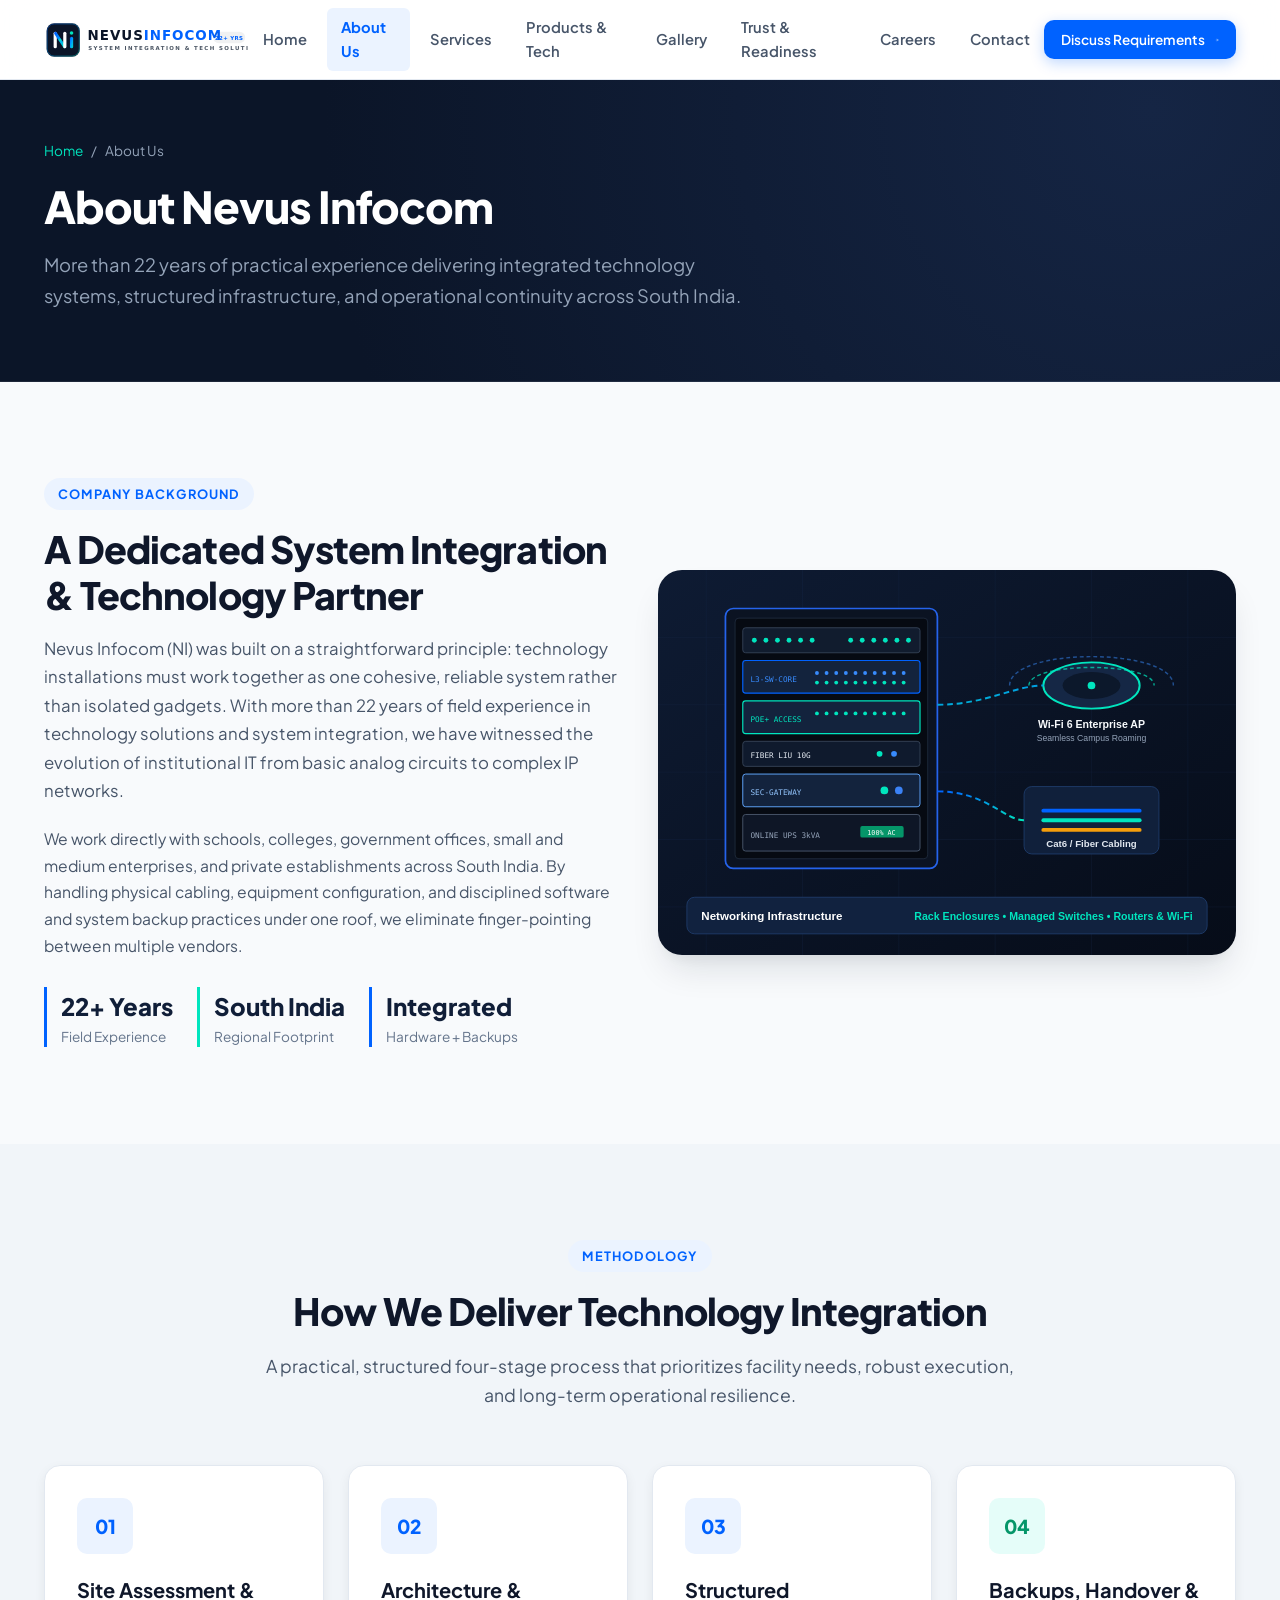
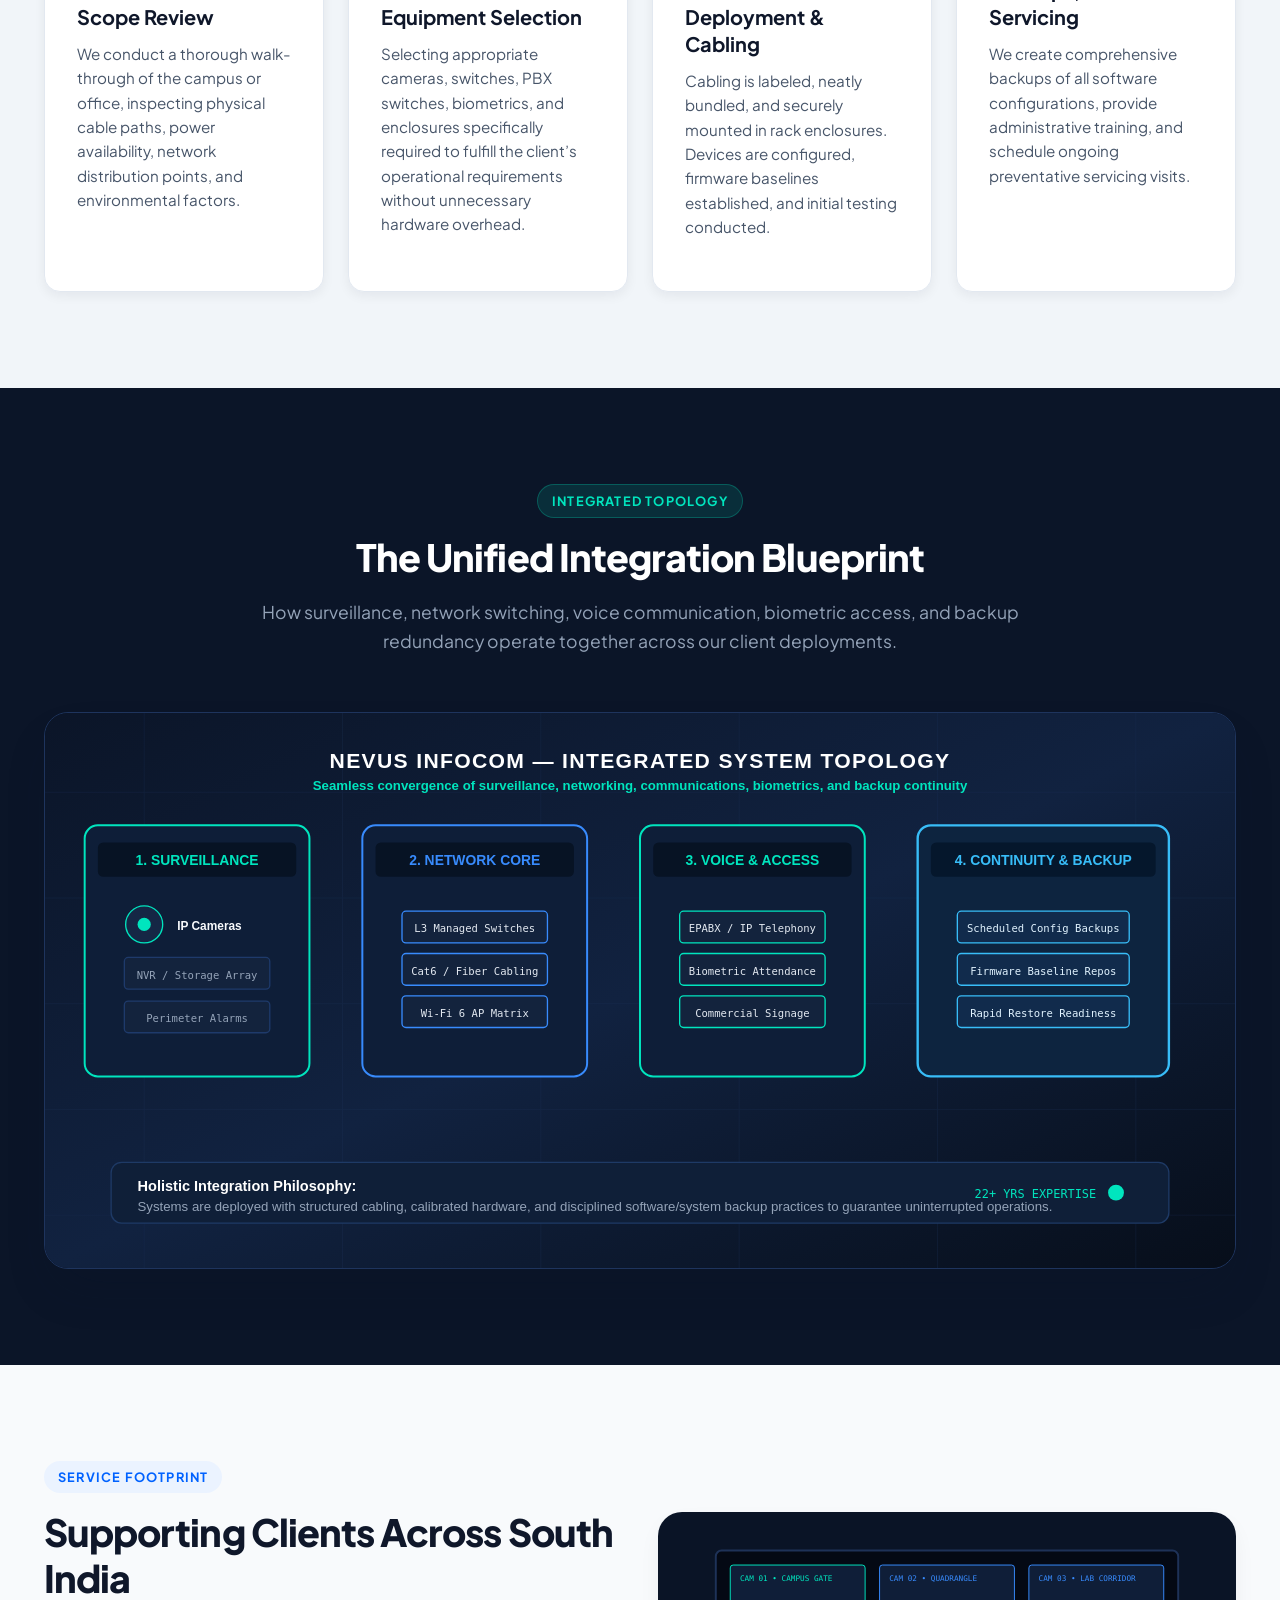
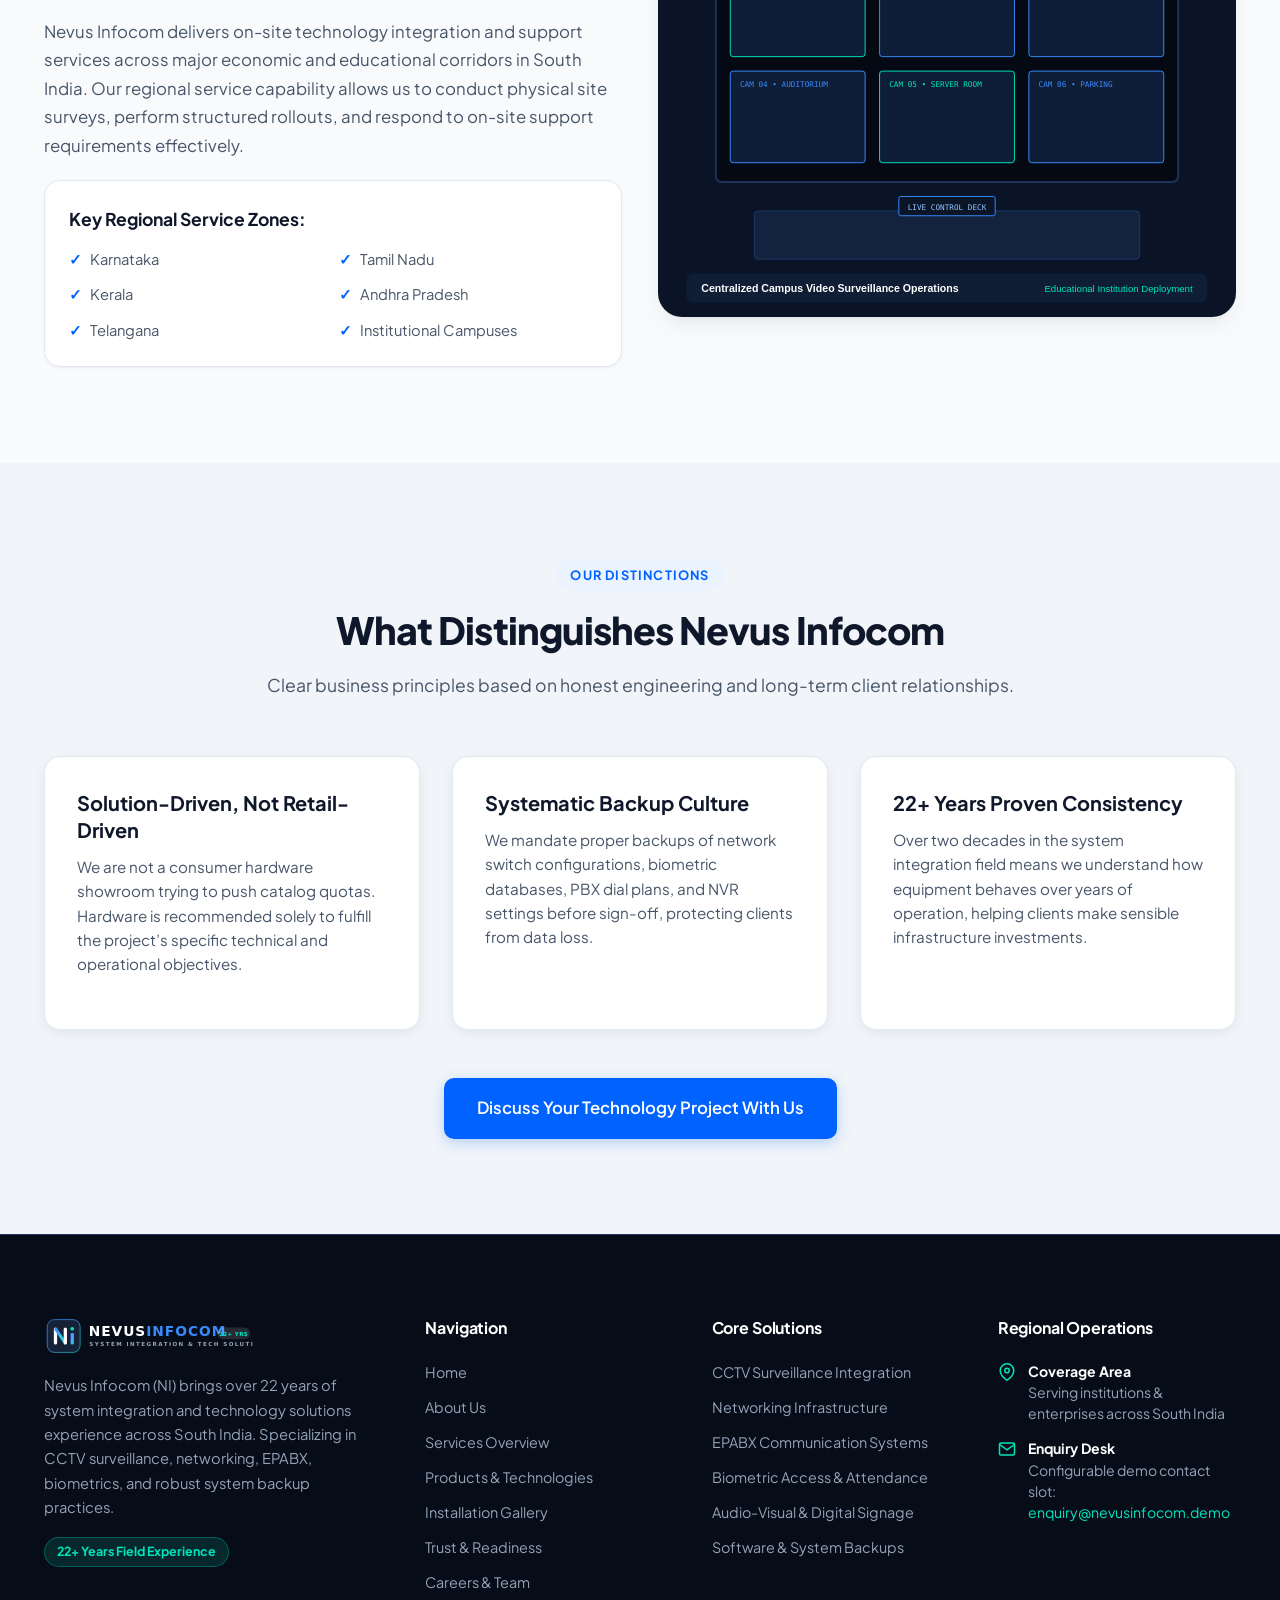
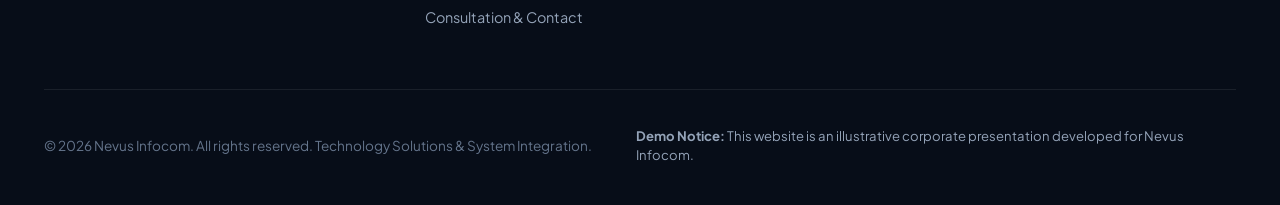
==== about.html @ d5612f0b "intital commit" ====
<!DOCTYPE html>
<html lang="en">
<head>
  <meta charset="UTF-8">
  <meta name="viewport" content="width=device-width, initial-scale=1.0">
  <title>About Us | Nevus Infocom — 22+ Years in Technology Solutions</title>
  <meta name="description" content="Learn about Nevus Infocom (NI), delivering dependable system integration, surveillance, networking, communications, and system backup practices across South India for more than 22 years.">
  <link rel="icon" type="image/svg+xml" href="images/favicon.svg">
  <link rel="stylesheet" href="css/style.css">
</head>
<body>
  <a href="#main-content" class="skip-link">Skip to main content</a>

  <!-- SITE HEADER -->
  <header class="site-header" role="banner">
    <div class="container header-inner">
      <a href="index.html" class="brand-link" aria-label="Nevus Infocom Home">
        <img src="images/logo.svg" alt="Nevus Infocom" class="brand-logo-img">
      </a>

      <nav class="nav-menu" aria-label="Main Navigation">
        <a href="index.html" class="nav-link">Home</a>
        <a href="about.html" class="nav-link active" aria-current="page">About Us</a>
        <a href="services.html" class="nav-link">Services</a>
        <a href="products.html" class="nav-link">Products &amp; Tech</a>
        <a href="gallery.html" class="nav-link">Gallery</a>
        <a href="testimonials.html" class="nav-link">Trust &amp; Readiness</a>
        <a href="careers.html" class="nav-link">Careers</a>
        <a href="contact.html" class="nav-link">Contact</a>
      </nav>

      <div class="header-cta-group">
        <a href="contact.html" class="btn btn-primary btn-sm">
          Discuss Requirements
          <svg class="arrow-icon" viewBox="0 0 24 24" fill="none" stroke="currentColor" stroke-width="2.2"><path d="M5 12h14M12 5l7 7-7 7"/></svg>
        </a>
        <button type="button" class="mobile-nav-toggle" id="mobileToggle" aria-label="Open Navigation Menu" aria-expanded="false" aria-controls="mobileDrawer">
          <span></span>
          <span></span>
          <span></span>
        </button>
      </div>
    </div>
  </header>

  <!-- MOBILE NAVIGATION DRAWER -->
  <div class="mobile-drawer" id="mobileDrawer" role="dialog" aria-modal="true" aria-label="Mobile Navigation">
    <div class="mobile-drawer-content">
      <div style="display: flex; justify-content: space-between; align-items: center; margin-bottom: 20px;">
        <img src="images/logo.svg" alt="Nevus Infocom" style="height: 36px;">
        <button type="button" id="mobileCloseBtn" style="background: none; border: none; font-size: 24px; cursor: pointer; color: var(--color-navy-dark);" aria-label="Close Navigation">&times;</button>
      </div>
      <nav aria-label="Mobile Menu" style="display: flex; flex-direction: column; gap: 8px;">
        <a href="index.html" class="nav-link">Home</a>
        <a href="about.html" class="nav-link active">About Us</a>
        <a href="services.html" class="nav-link">Services</a>
        <a href="products.html" class="nav-link">Products &amp; Tech</a>
        <a href="gallery.html" class="nav-link">Gallery</a>
        <a href="testimonials.html" class="nav-link">Trust &amp; Readiness</a>
        <a href="careers.html" class="nav-link">Careers</a>
        <a href="contact.html" class="nav-link">Contact</a>
      </nav>
      <div class="mobile-drawer-footer">
        <a href="contact.html" class="btn btn-primary" style="width: 100%;">Discuss Requirements</a>
      </div>
    </div>
  </div>

  <main id="main-content">
    <!-- PAGE HERO -->
    <section class="page-hero" aria-labelledby="about-page-title">
      <div class="container">
        <div class="breadcrumbs">
          <a href="index.html">Home</a>
          <span>/</span>
          <span>About Us</span>
        </div>
        <h1 id="about-page-title" class="page-hero-title">About Nevus Infocom</h1>
        <p class="page-hero-desc">
          More than 22 years of practical experience delivering integrated technology systems, structured infrastructure, and operational continuity across South India.
        </p>
      </div>
    </section>

    <!-- 1. COMPANY INTRODUCTION & EXPERIENCE -->
    <section class="section" aria-labelledby="who-we-are-heading">
      <div class="container">
        <div class="grid-2" style="align-items: center;">
          <div class="reveal-on-scroll">
            <span class="section-tag">Company Background</span>
            <h2 id="who-we-are-heading" class="section-title">A Dedicated System Integration &amp; Technology Partner</h2>
            <p style="font-size: 1.05rem; color: var(--color-text-muted); line-height: 1.7; margin-bottom: 20px;">
              Nevus Infocom (NI) was built on a straightforward principle: technology installations must work together as one cohesive, reliable system rather than isolated gadgets. With more than 22 years of field experience in technology solutions and system integration, we have witnessed the evolution of institutional IT from basic analog circuits to complex IP networks.
            </p>
            <p style="font-size: 0.98rem; color: var(--color-text-muted); line-height: 1.7; margin-bottom: 28px;">
              We work directly with schools, colleges, government offices, small and medium enterprises, and private establishments across South India. By handling physical cabling, equipment configuration, and disciplined software and system backup practices under one roof, we eliminate finger-pointing between multiple vendors.
            </p>
            <div style="display: flex; gap: 24px; flex-wrap: wrap;">
              <div style="border-left: 3px solid var(--color-blue-primary); padding-left: 14px;">
                <h4 style="font-size: 1.5rem; font-weight: 800; color: var(--color-navy-dark);">22+ Years</h4>
                <p style="font-size: 0.85rem; color: var(--color-text-faint);">Field Experience</p>
              </div>
              <div style="border-left: 3px solid var(--color-cyan-glow); padding-left: 14px;">
                <h4 style="font-size: 1.5rem; font-weight: 800; color: var(--color-navy-dark);">South India</h4>
                <p style="font-size: 0.85rem; color: var(--color-text-faint);">Regional Footprint</p>
              </div>
              <div style="border-left: 3px solid var(--color-blue-primary); padding-left: 14px;">
                <h4 style="font-size: 1.5rem; font-weight: 800; color: var(--color-navy-dark);">Integrated</h4>
                <p style="font-size: 0.85rem; color: var(--color-text-faint);">Hardware + Backups</p>
              </div>
            </div>
          </div>

          <div class="reveal-on-scroll delay-2" style="border-radius: var(--radius-xl); overflow: hidden; box-shadow: var(--shadow-lg);">
            <img src="images/service-networking.svg" alt="Nevus Infocom Engineering Infrastructure">
          </div>
        </div>
      </div>
    </section>

    <!-- 2. OUR APPROACH TO TECHNOLOGY SOLUTIONS -->
    <section class="section section-alt" aria-labelledby="approach-heading">
      <div class="container">
        <div class="section-header reveal-on-scroll">
          <span class="section-tag">Methodology</span>
          <h2 id="approach-heading" class="section-title">How We Deliver Technology Integration</h2>
          <p class="section-subtitle">
            A practical, structured four-stage process that prioritizes facility needs, robust execution, and long-term operational resilience.
          </p>
        </div>

        <div class="grid-4">
          <div class="tech-card reveal-on-scroll delay-1">
            <div class="tech-card-icon" style="background: var(--color-blue-light); color: var(--color-blue-primary);">
              <span style="font-weight: 800; font-size: 1.2rem;">01</span>
            </div>
            <h3 class="tech-card-title">Site Assessment &amp; Scope Review</h3>
            <p class="tech-card-desc">
              We conduct a thorough walk-through of the campus or office, inspecting physical cable paths, power availability, network distribution points, and environmental factors.
            </p>
          </div>

          <div class="tech-card reveal-on-scroll delay-2">
            <div class="tech-card-icon" style="background: var(--color-blue-light); color: var(--color-blue-primary);">
              <span style="font-weight: 800; font-size: 1.2rem;">02</span>
            </div>
            <h3 class="tech-card-title">Architecture &amp; Equipment Selection</h3>
            <p class="tech-card-desc">
              Selecting appropriate cameras, switches, PBX switches, biometrics, and enclosures specifically required to fulfill the client’s operational requirements without unnecessary hardware overhead.
            </p>
          </div>

          <div class="tech-card reveal-on-scroll delay-3">
            <div class="tech-card-icon" style="background: var(--color-blue-light); color: var(--color-blue-primary);">
              <span style="font-weight: 800; font-size: 1.2rem;">03</span>
            </div>
            <h3 class="tech-card-title">Structured Deployment &amp; Cabling</h3>
            <p class="tech-card-desc">
              Cabling is labeled, neatly bundled, and securely mounted in rack enclosures. Devices are configured, firmware baselines established, and initial testing conducted.
            </p>
          </div>

          <div class="tech-card reveal-on-scroll delay-4">
            <div class="tech-card-icon" style="background: var(--color-cyan-faint); color: #059669;">
              <span style="font-weight: 800; font-size: 1.2rem;">04</span>
            </div>
            <h3 class="tech-card-title">Backups, Handover &amp; Servicing</h3>
            <p class="tech-card-desc">
              We create comprehensive backups of all software configurations, provide administrative training, and schedule ongoing preventative servicing visits.
            </p>
          </div>
        </div>
      </div>
    </section>

    <!-- 3. SYSTEM ARCHITECTURE VISUALIZATION -->
    <section class="section section-dark" aria-labelledby="topology-heading">
      <div class="container">
        <div class="section-header reveal-on-scroll">
          <span class="section-tag">Integrated Topology</span>
          <h2 id="topology-heading" class="section-title">The Unified Integration Blueprint</h2>
          <p class="section-subtitle">
            How surveillance, network switching, voice communication, biometric access, and backup redundancy operate together across our client deployments.
          </p>
        </div>

        <div style="border-radius: var(--radius-xl); overflow: hidden; border: 1px solid var(--color-navy-border); box-shadow: var(--shadow-xl);" class="reveal-on-scroll">
          <img src="images/system-architecture.svg" alt="Nevus Infocom Integrated System Topology Architecture">
        </div>
      </div>
    </section>

    <!-- 4. REGIONAL SERVICE FOOTPRINT -->
    <section class="section" aria-labelledby="regional-heading">
      <div class="container">
        <div class="grid-2" style="align-items: center;">
          <div class="reveal-on-scroll">
            <span class="section-tag">Service Footprint</span>
            <h2 id="regional-heading" class="section-title">Supporting Clients Across South India</h2>
            <p style="font-size: 1.05rem; color: var(--color-text-muted); line-height: 1.7; margin-bottom: 20px;">
              Nevus Infocom delivers on-site technology integration and support services across major economic and educational corridors in South India. Our regional service capability allows us to conduct physical site surveys, perform structured rollouts, and respond to on-site support requirements effectively.
            </p>
            <div style="background: var(--color-surface-white); border: 1px solid var(--color-border-subtle); border-radius: var(--radius-lg); padding: 24px; box-shadow: var(--shadow-xs);">
              <h4 style="font-size: 1.1rem; font-weight: 700; color: var(--color-text-main); margin-bottom: 14px;">Key Regional Service Zones:</h4>
              <ul style="display: grid; grid-template-columns: 1fr 1fr; gap: 12px; font-size: 0.92rem; color: var(--color-text-muted);">
                <li style="display: flex; align-items: center; gap: 8px;">
                  <span style="color: var(--color-blue-primary); font-weight: bold;">✓</span> Karnataka
                </li>
                <li style="display: flex; align-items: center; gap: 8px;">
                  <span style="color: var(--color-blue-primary); font-weight: bold;">✓</span> Tamil Nadu
                </li>
                <li style="display: flex; align-items: center; gap: 8px;">
                  <span style="color: var(--color-blue-primary); font-weight: bold;">✓</span> Kerala
                </li>
                <li style="display: flex; align-items: center; gap: 8px;">
                  <span style="color: var(--color-blue-primary); font-weight: bold;">✓</span> Andhra Pradesh
                </li>
                <li style="display: flex; align-items: center; gap: 8px;">
                  <span style="color: var(--color-blue-primary); font-weight: bold;">✓</span> Telangana
                </li>
                <li style="display: flex; align-items: center; gap: 8px;">
                  <span style="color: var(--color-blue-primary); font-weight: bold;">✓</span> Institutional Campuses
                </li>
              </ul>
            </div>
          </div>

          <div class="reveal-on-scroll delay-2" style="border-radius: var(--radius-xl); overflow: hidden; box-shadow: var(--shadow-md);">
            <img src="images/gallery-campus-cctv.svg" alt="Regional System Integration Deployment">
          </div>
        </div>
      </div>
    </section>

    <!-- 5. WHAT SETS US APART -->
    <section class="section section-alt" aria-labelledby="distinct-heading">
      <div class="container">
        <div class="section-header reveal-on-scroll">
          <span class="section-tag">Our Distinctions</span>
          <h2 id="distinct-heading" class="section-title">What Distinguishes Nevus Infocom</h2>
          <p class="section-subtitle">
            Clear business principles based on honest engineering and long-term client relationships.
          </p>
        </div>

        <div class="grid-3">
          <div class="tech-card reveal-on-scroll delay-1">
            <h3 class="tech-card-title">Solution-Driven, Not Retail-Driven</h3>
            <p class="tech-card-desc">
              We are not a consumer hardware showroom trying to push catalog quotas. Hardware is recommended solely to fulfill the project’s specific technical and operational objectives.
            </p>
          </div>

          <div class="tech-card reveal-on-scroll delay-2">
            <h3 class="tech-card-title">Systematic Backup Culture</h3>
            <p class="tech-card-desc">
              We mandate proper backups of network switch configurations, biometric databases, PBX dial plans, and NVR settings before sign-off, protecting clients from data loss.
            </p>
          </div>

          <div class="tech-card reveal-on-scroll delay-3">
            <h3 class="tech-card-title">22+ Years Proven Consistency</h3>
            <p class="tech-card-desc">
              Over two decades in the system integration field means we understand how equipment behaves over years of operation, helping clients make sensible infrastructure investments.
            </p>
          </div>
        </div>

        <div style="text-align: center; margin-top: 48px;" class="reveal-on-scroll">
          <a href="contact.html" class="btn btn-primary btn-lg">Discuss Your Technology Project With Us</a>
        </div>
      </div>
    </section>
  </main>

  <!-- SITE FOOTER -->
  <footer class="site-footer" role="contentinfo">
    <div class="container">
      <div class="footer-top">
        <div class="footer-brand">
          <a href="index.html" aria-label="Nevus Infocom Home">
            <img src="images/logo-light.svg" alt="Nevus Infocom" style="height: 42px;">
          </a>
          <p>
            Nevus Infocom (NI) brings over 22 years of system integration and technology solutions experience across South India. Specializing in CCTV surveillance, networking, EPABX, biometrics, and robust system backup practices.
          </p>
          <div class="footer-badge-experience">
            <span>22+ Years Field Experience</span>
          </div>
        </div>

        <div class="footer-col">
          <h4>Navigation</h4>
          <div class="footer-links">
            <a href="index.html">Home</a>
            <a href="about.html">About Us</a>
            <a href="services.html">Services Overview</a>
            <a href="products.html">Products &amp; Technologies</a>
            <a href="gallery.html">Installation Gallery</a>
            <a href="testimonials.html">Trust &amp; Readiness</a>
            <a href="careers.html">Careers &amp; Team</a>
            <a href="contact.html">Consultation &amp; Contact</a>
          </div>
        </div>

        <div class="footer-col">
          <h4>Core Solutions</h4>
          <div class="footer-links">
            <a href="services.html#cctv">CCTV Surveillance Integration</a>
            <a href="services.html#networking">Networking Infrastructure</a>
            <a href="services.html#epabx">EPABX Communication Systems</a>
            <a href="services.html#biometrics">Biometric Access &amp; Attendance</a>
            <a href="services.html#av-signage">Audio-Visual &amp; Digital Signage</a>
            <a href="services.html#servicing">Software &amp; System Backups</a>
          </div>
        </div>

        <div class="footer-col">
          <h4>Regional Operations</h4>
          <div class="footer-contact-item">
            <svg viewBox="0 0 24 24" fill="none" stroke="currentColor" stroke-width="2"><path d="M21 10c0 7-9 13-9 13s-9-6-9-13a9 9 0 0 1 18 0z"/><circle cx="12" cy="10" r="3"/></svg>
            <div>
              <strong style="color: #FFFFFF; display: block;">Coverage Area</strong>
              <span>Serving institutions &amp; enterprises across South India</span>
            </div>
          </div>
          <div class="footer-contact-item">
            <svg viewBox="0 0 24 24" fill="none" stroke="currentColor" stroke-width="2"><path d="M4 4h16c1.1 0 2 .9 2 2v12c0 1.1-.9 2-2 2H4c-1.1 0-2-.9-2-2V6c0-1.1.9-2 2-2z"/><polyline points="22,6 12,13 2,6"/></svg>
            <div>
              <strong style="color: #FFFFFF; display: block;">Enquiry Desk</strong>
              <span>Configurable demo contact slot: <span style="color: var(--color-cyan-glow);">enquiry@nevusinfocom.demo</span></span>
            </div>
          </div>
        </div>
      </div>

      <div class="footer-bottom">
        <p>&copy; 2026 Nevus Infocom. All rights reserved. Technology Solutions &amp; System Integration.</p>
        <p class="footer-demo-disclaimer">
          <strong>Demo Notice:</strong> This website is an illustrative corporate presentation developed for Nevus Infocom.
        </p>
      </div>
    </div>
  </footer>

  <script src="js/main.js"></script>
</body>
</html>
---- css/style.css ----
/* ==========================================================================
   NEVUS INFOCOM (NI) — CORPORATE DESIGN SYSTEM & MOTION FRAMEWORK
   System Integration & Technology Solutions • 22+ Years of Experience
   ========================================================================== */

/* Google Fonts: Plus Jakarta Sans & JetBrains Mono */
@import url('https://fonts.googleapis.com/css2?family=JetBrains+Mono:wght@400;500;600&family=Plus+Jakarta+Sans:wght@300;400;500;600;700;800&display=swap');

:root {
  /* Primary Authority: Midnight & Deep Navy */
  --color-navy-darkest: #070D18;
  --color-navy-darker: #0B1528;
  --color-navy-dark: #101E38;
  --color-navy-surface: #152544;
  --color-navy-border: #1E345D;
  
  /* Precision Tech Accents */
  --color-blue-primary: #0062FF;
  --color-blue-hover: #0052D9;
  --color-blue-light: #EBF3FF;
  --color-blue-faint: rgba(0, 98, 255, 0.06);
  --color-cyan-glow: #00E5BE;
  --color-cyan-faint: rgba(0, 229, 190, 0.10);
  --color-teal-accent: #00B4D8;
  --color-sky-accent: #388BFD;

  /* Neutrals & Architectural Surfaces */
  --color-bg-body: #F8FAFC;
  --color-bg-alt: #F1F5F9;
  --color-surface-white: #FFFFFF;
  --color-surface-glass: rgba(255, 255, 255, 0.88);
  --color-border-subtle: #E2E8F0;
  --color-border-medium: #CBD5E1;
  --color-border-focus: #0062FF;

  /* Typography / Text Palette */
  --color-text-main: #0F172A;
  --color-text-muted: #475569;
  --color-text-faint: #64748B;
  --color-text-inverse: #FFFFFF;
  --color-text-inverse-muted: #94A3B8;

  /* Status Tokens */
  --color-success: #10B981;
  --color-success-bg: #ECFDF5;
  --color-warning: #F59E0B;
  --color-warning-bg: #FFFBEB;
  --color-info: #0284C7;

  /* Typography Tokens */
  --font-sans: 'Plus Jakarta Sans', -apple-system, BlinkMacSystemFont, 'Segoe UI', Roboto, Helvetica, Arial, sans-serif;
  --font-mono: 'JetBrains Mono', Consolas, Monaco, monospace;

  /* Elevation Shadows */
  --shadow-xs: 0 1px 3px rgba(11, 21, 40, 0.05);
  --shadow-sm: 0 4px 12px rgba(11, 21, 40, 0.06);
  --shadow-md: 0 10px 25px -5px rgba(11, 21, 40, 0.08), 0 8px 10px -6px rgba(11, 21, 40, 0.04);
  --shadow-lg: 0 20px 35px -8px rgba(11, 21, 40, 0.12), 0 10px 15px -6px rgba(11, 21, 40, 0.05);
  --shadow-xl: 0 25px 50px -12px rgba(11, 21, 40, 0.20);
  --shadow-blue-glow: 0 12px 30px rgba(0, 98, 255, 0.22);
  --shadow-cyan-glow: 0 12px 30px rgba(0, 229, 190, 0.20);

  /* Radii */
  --radius-sm: 6px;
  --radius-md: 10px;
  --radius-lg: 16px;
  --radius-xl: 24px;
  --radius-full: 9999px;

  /* Transitions & Animation Timings */
  --transition-fast: 160ms cubic-bezier(0.16, 1, 0.3, 1);
  --transition-normal: 260ms cubic-bezier(0.16, 1, 0.3, 1);
  --transition-slow: 420ms cubic-bezier(0.16, 1, 0.3, 1);

  /* Layout Widths */
  --container-max: 1240px;
  --container-narrow: 920px;
  --header-height: 80px;
}

/* Base Reset & Box Sizing */
*, *::before, *::after {
  box-sizing: border-box;
  margin: 0;
  padding: 0;
}

html {
  font-family: var(--font-sans);
  font-size: 16px;
  line-height: 1.6;
  color: var(--color-text-main);
  background-color: var(--color-bg-body);
  scroll-behavior: smooth;
  -webkit-font-smoothing: antialiased;
  -moz-osx-font-smoothing: grayscale;
}

body {
  min-height: 100vh;
  display: flex;
  flex-direction: column;
  overflow-x: hidden;
}

img, svg {
  display: block;
  max-width: 100%;
  height: auto;
}

a {
  color: inherit;
  text-decoration: none;
  transition: color var(--transition-fast);
}

button, input, select, textarea {
  font: inherit;
  color: inherit;
}

ul, ol {
  list-style: none;
}

/* Accessible Skip Link */
.skip-link {
  position: absolute;
  top: -60px;
  left: 20px;
  background: var(--color-blue-primary);
  color: #fff;
  padding: 10px 18px;
  font-weight: 600;
  font-size: 0.9rem;
  border-radius: var(--radius-sm);
  z-index: 10000;
  transition: top var(--transition-fast);
}
.skip-link:focus {
  top: 15px;
  outline: 2px solid var(--color-cyan-glow);
}

/* ==========================================================================
   LAYOUT CONTAINERS & UTILITIES
   ========================================================================== */

.container {
  width: 100%;
  max-width: var(--container-max);
  margin-left: auto;
  margin-right: auto;
  padding-left: 24px;
  padding-right: 24px;
}

.container-narrow {
  width: 100%;
  max-width: var(--container-narrow);
  margin-left: auto;
  margin-right: auto;
  padding-left: 24px;
  padding-right: 24px;
}

.section {
  padding-top: 96px;
  padding-bottom: 96px;
  position: relative;
}

.section-sm {
  padding-top: 60px;
  padding-bottom: 60px;
}

.section-dark {
  background-color: var(--color-navy-darker);
  color: var(--color-text-inverse);
}

.section-dark .section-title {
  color: var(--color-text-inverse);
}

.section-dark .section-subtitle {
  color: var(--color-text-inverse-muted);
}

.section-alt {
  background-color: var(--color-bg-alt);
}

/* Section Header Typography */
.section-header {
  text-align: center;
  max-width: 760px;
  margin: 0 auto 56px auto;
}

.section-header.text-left {
  text-align: left;
  margin-left: 0;
}

.section-tag {
  display: inline-flex;
  align-items: center;
  gap: 8px;
  font-size: 0.8rem;
  font-weight: 700;
  letter-spacing: 1.2px;
  text-transform: uppercase;
  color: var(--color-blue-primary);
  background: var(--color-blue-light);
  padding: 6px 14px;
  border-radius: var(--radius-full);
  margin-bottom: 16px;
}

.section-dark .section-tag {
  color: var(--color-cyan-glow);
  background: rgba(0, 229, 190, 0.12);
  border: 1px solid rgba(0, 229, 190, 0.25);
}

.section-title {
  font-size: 2.35rem;
  font-weight: 800;
  letter-spacing: -0.025em;
  line-height: 1.2;
  color: var(--color-text-main);
  margin-bottom: 18px;
}

.section-subtitle {
  font-size: 1.1rem;
  color: var(--color-text-muted);
  line-height: 1.65;
  font-weight: 400;
}

/* ==========================================================================
   BUTTONS & INTERACTIVE CONTROLS
   ========================================================================== */

.btn {
  display: inline-flex;
  align-items: center;
  justify-content: center;
  gap: 10px;
  padding: 13px 26px;
  font-size: 0.95rem;
  font-weight: 600;
  border-radius: var(--radius-md);
  border: 1px solid transparent;
  cursor: pointer;
  transition: all var(--transition-normal);
  text-align: center;
  white-space: nowrap;
  user-select: none;
}

.btn:focus-visible {
  outline: 2px solid var(--color-blue-primary);
  outline-offset: 3px;
}

.btn-primary {
  background-color: var(--color-blue-primary);
  color: #FFFFFF;
  box-shadow: 0 4px 14px rgba(0, 98, 255, 0.25);
}

.btn-primary:hover {
  background-color: var(--color-blue-hover);
  transform: translateY(-2px);
  box-shadow: var(--shadow-blue-glow);
}

.btn-primary:active {
  transform: translateY(0);
}

.btn-secondary {
  background-color: var(--color-surface-white);
  color: var(--color-navy-dark);
  border-color: var(--color-border-medium);
  box-shadow: var(--shadow-xs);
}

.btn-secondary:hover {
  background-color: var(--color-bg-alt);
  border-color: var(--color-text-faint);
  transform: translateY(-2px);
  box-shadow: var(--shadow-sm);
}

.btn-outline-white {
  background-color: transparent;
  color: #FFFFFF;
  border-color: rgba(255, 255, 255, 0.35);
}

.btn-outline-white:hover {
  background-color: rgba(255, 255, 255, 0.1);
  border-color: #FFFFFF;
  transform: translateY(-2px);
}

.btn-cyan {
  background-color: var(--color-cyan-glow);
  color: var(--color-navy-darkest);
  font-weight: 700;
  box-shadow: 0 4px 14px rgba(0, 229, 190, 0.3);
}

.btn-cyan:hover {
  background-color: #26f0cc;
  transform: translateY(-2px);
  box-shadow: var(--shadow-cyan-glow);
}

.btn-sm {
  padding: 8px 16px;
  font-size: 0.85rem;
}

.btn-lg {
  padding: 16px 32px;
  font-size: 1.05rem;
}

/* Icon in button */
.btn svg {
  width: 18px;
  height: 18px;
  transition: transform var(--transition-fast);
}

.btn:hover svg.arrow-icon {
  transform: translateX(4px);
}

/* Badges & Status Pills */
.badge {
  display: inline-flex;
  align-items: center;
  gap: 6px;
  font-size: 0.75rem;
  font-weight: 700;
  text-transform: uppercase;
  letter-spacing: 0.5px;
  padding: 4px 10px;
  border-radius: var(--radius-full);
}

.badge-blue {
  background: var(--color-blue-light);
  color: var(--color-blue-primary);
}

.badge-cyan {
  background: var(--color-cyan-faint);
  color: #059669;
}

.badge-dark {
  background: rgba(15, 28, 63, 0.8);
  color: #FFFFFF;
  border: 1px solid rgba(255, 255, 255, 0.15);
}

.badge-demo {
  background: #FEF3C7;
  color: #B45309;
  border: 1px solid #FDE68A;
  font-weight: 700;
}

/* ==========================================================================
   NAVIGATION HEADER
   ========================================================================== */

.site-header {
  position: sticky;
  top: 0;
  width: 100%;
  height: var(--header-height);
  background-color: var(--color-surface-glass);
  backdrop-filter: blur(14px);
  -webkit-backdrop-filter: blur(14px);
  border-bottom: 1px solid var(--color-border-subtle);
  z-index: 1000;
  transition: all var(--transition-normal);
}

.site-header.scrolled {
  background-color: rgba(255, 255, 255, 0.96);
  box-shadow: 0 4px 20px rgba(11, 21, 40, 0.07);
  height: 72px;
}

.header-inner {
  display: flex;
  align-items: center;
  justify-content: space-between;
  height: 100%;
}

.brand-link {
  display: flex;
  align-items: center;
  gap: 12px;
  text-decoration: none;
}

.brand-logo-img {
  height: 44px;
  width: auto;
  transition: transform var(--transition-fast);
}

.brand-link:hover .brand-logo-img {
  transform: scale(1.02);
}

/* Desktop Navigation Links */
.nav-menu {
  display: flex;
  align-items: center;
  gap: 6px;
}

.nav-link {
  font-size: 0.92rem;
  font-weight: 600;
  color: var(--color-text-muted);
  padding: 8px 14px;
  border-radius: var(--radius-sm);
  transition: all var(--transition-fast);
}

.nav-link:hover {
  color: var(--color-blue-primary);
  background-color: var(--color-blue-faint);
}

.nav-link.active {
  color: var(--color-blue-primary);
  background-color: var(--color-blue-light);
  font-weight: 700;
}

.header-cta-group {
  display: flex;
  align-items: center;
  gap: 14px;
}

/* Mobile Toggle Hamburger Button */
.mobile-nav-toggle {
  display: none;
  background: transparent;
  border: 1px solid var(--color-border-medium);
  border-radius: var(--radius-sm);
  width: 42px;
  height: 42px;
  padding: 8px;
  cursor: pointer;
  align-items: center;
  justify-content: center;
  flex-direction: column;
  gap: 5px;
  z-index: 1100;
}

.mobile-nav-toggle span {
  display: block;
  width: 22px;
  height: 2px;
  background-color: var(--color-navy-dark);
  transition: all var(--transition-normal);
  border-radius: 1px;
}

.mobile-nav-toggle[aria-expanded="true"] span:nth-child(1) {
  transform: translateY(7px) rotate(45deg);
}
.mobile-nav-toggle[aria-expanded="true"] span:nth-child(2) {
  opacity: 0;
  transform: scaleX(0);
}
.mobile-nav-toggle[aria-expanded="true"] span:nth-child(3) {
  transform: translateY(-7px) rotate(-45deg);
}

/* Mobile Drawer Overlay */
.mobile-drawer {
  display: none;
  position: fixed;
  top: 0;
  left: 0;
  width: 100%;
  height: 100vh;
  background: rgba(7, 13, 24, 0.7);
  backdrop-filter: blur(8px);
  z-index: 1050;
  opacity: 0;
  visibility: hidden;
  transition: opacity var(--transition-normal), visibility var(--transition-normal);
}

.mobile-drawer.open {
  opacity: 1;
  visibility: visible;
}

.mobile-drawer-content {
  position: absolute;
  top: 0;
  right: 0;
  width: 82%;
  max-width: 380px;
  height: 100%;
  background: var(--color-surface-white);
  padding: 90px 28px 40px 28px;
  display: flex;
  flex-direction: column;
  gap: 16px;
  transform: translateX(100%);
  transition: transform var(--transition-normal);
  box-shadow: -10px 0 30px rgba(0,0,0,0.15);
  overflow-y: auto;
}

.mobile-drawer.open .mobile-drawer-content {
  transform: translateX(0);
}

.mobile-drawer .nav-link {
  font-size: 1.1rem;
  padding: 12px 16px;
  border-radius: var(--radius-md);
  display: block;
}

.mobile-drawer-footer {
  margin-top: auto;
  padding-top: 24px;
  border-top: 1px solid var(--color-border-subtle);
  display: flex;
  flex-direction: column;
  gap: 14px;
}

/* ==========================================================================
   HERO SECTIONS
   ========================================================================== */

.hero {
  position: relative;
  background: radial-gradient(circle at 80% 20%, #152A50 0%, #0B1528 55%, #070D18 100%);
  color: var(--color-text-inverse);
  padding-top: 70px;
  padding-bottom: 90px;
  overflow: hidden;
}

.hero-glow-orb {
  position: absolute;
  width: 500px;
  height: 500px;
  border-radius: 50%;
  background: radial-gradient(circle, rgba(0, 98, 255, 0.18) 0%, rgba(0, 229, 190, 0.08) 50%, transparent 70%);
  top: -100px;
  right: -50px;
  pointer-events: none;
}

.hero-grid {
  display: grid;
  grid-template-columns: 1.15fr 1fr;
  align-items: center;
  gap: 56px;
}

.hero-content {
  position: relative;
  z-index: 2;
}

.hero-badge-pill {
  display: inline-flex;
  align-items: center;
  gap: 10px;
  background: rgba(0, 229, 190, 0.10);
  border: 1px solid rgba(0, 229, 190, 0.3);
  padding: 6px 16px;
  border-radius: var(--radius-full);
  font-size: 0.85rem;
  font-weight: 700;
  color: var(--color-cyan-glow);
  margin-bottom: 24px;
}

.hero-badge-pill .pulse-dot {
  width: 8px;
  height: 8px;
  border-radius: 50%;
  background: var(--color-cyan-glow);
  box-shadow: 0 0 10px var(--color-cyan-glow);
  animation: pulse 2s infinite ease-in-out;
}

@keyframes pulse {
  0%, 100% { opacity: 1; transform: scale(1); }
  50% { opacity: 0.5; transform: scale(0.85); }
}

.hero-title {
  font-size: 3.2rem;
  font-weight: 800;
  line-height: 1.15;
  letter-spacing: -0.03em;
  margin-bottom: 22px;
  color: #FFFFFF;
}

.hero-title .text-gradient {
  background: linear-gradient(135deg, #FFFFFF 0%, #7DD3FC 60%, #00E5BE 100%);
  -webkit-background-clip: text;
  -webkit-text-fill-color: transparent;
}

.hero-desc {
  font-size: 1.15rem;
  line-height: 1.7;
  color: var(--color-text-inverse-muted);
  margin-bottom: 36px;
  max-width: 580px;
}

.hero-actions {
  display: flex;
  align-items: center;
  flex-wrap: wrap;
  gap: 16px;
  margin-bottom: 44px;
}

/* Hero Key Pillars Strip */
.hero-stats-strip {
  display: grid;
  grid-template-columns: repeat(3, 1fr);
  gap: 20px;
  padding-top: 28px;
  border-top: 1px solid rgba(255, 255, 255, 0.12);
}

.hero-stat-item h3 {
  font-size: 1.75rem;
  font-weight: 800;
  color: #FFFFFF;
  margin-bottom: 4px;
  font-feature-settings: "tnum";
}

.hero-stat-item h3 span {
  color: var(--color-cyan-glow);
}

.hero-stat-item p {
  font-size: 0.85rem;
  color: var(--color-text-inverse-muted);
  line-height: 1.4;
}

/* Hero Interactive Visual Canvas */
.hero-visual-card {
  position: relative;
  background: rgba(16, 30, 56, 0.6);
  border: 1px solid rgba(56, 139, 253, 0.3);
  border-radius: var(--radius-xl);
  padding: 16px;
  box-shadow: 0 20px 50px rgba(0, 0, 0, 0.4), var(--shadow-blue-glow);
  backdrop-filter: blur(10px);
  transition: transform var(--transition-normal);
}

.hero-visual-card:hover {
  transform: perspective(1000px) rotateY(-2deg) rotateX(2deg);
}

.hero-visual-img {
  width: 100%;
  border-radius: var(--radius-lg);
  border: 1px solid rgba(255, 255, 255, 0.08);
}

.hero-visual-floating-badge {
  position: absolute;
  bottom: 24px;
  left: -20px;
  background: rgba(11, 21, 40, 0.92);
  border: 1px solid var(--color-cyan-glow);
  padding: 12px 20px;
  border-radius: var(--radius-md);
  box-shadow: 0 10px 25px rgba(0, 0, 0, 0.35);
  display: flex;
  align-items: center;
  gap: 12px;
  backdrop-filter: blur(8px);
}

.hero-visual-floating-badge svg {
  width: 24px;
  height: 24px;
  color: var(--color-cyan-glow);
}

.hero-visual-floating-badge strong {
  display: block;
  font-size: 0.85rem;
  color: #FFFFFF;
}

.hero-visual-floating-badge span {
  font-size: 0.75rem;
  color: var(--color-text-inverse-muted);
}

/* Page Sub-hero Banner (used on inner pages) */
.page-hero {
  background: radial-gradient(circle at 90% 10%, #152544 0%, #0B1528 70%);
  color: #FFFFFF;
  padding-top: 60px;
  padding-bottom: 70px;
  border-bottom: 1px solid rgba(255, 255, 255, 0.08);
}

.page-hero-title {
  font-size: 2.75rem;
  font-weight: 800;
  letter-spacing: -0.025em;
  margin-bottom: 16px;
  line-height: 1.2;
}

.page-hero-desc {
  font-size: 1.15rem;
  color: var(--color-text-inverse-muted);
  max-width: 720px;
  line-height: 1.7;
}

/* Breadcrumb nav */
.breadcrumbs {
  display: flex;
  align-items: center;
  gap: 8px;
  font-size: 0.85rem;
  color: var(--color-text-inverse-muted);
  margin-bottom: 18px;
}
.breadcrumbs a {
  color: var(--color-cyan-glow);
}
.breadcrumbs a:hover {
  text-decoration: underline;
}

/* ==========================================================================
   CARDS & GRID SYSTEMS
   ========================================================================== */

.grid-3 {
  display: grid;
  grid-template-columns: repeat(3, 1fr);
  gap: 32px;
}

.grid-2 {
  display: grid;
  grid-template-columns: repeat(2, 1fr);
  gap: 36px;
}

.grid-4 {
  display: grid;
  grid-template-columns: repeat(4, 1fr);
  gap: 24px;
}

/* Standard Tech Card */
.tech-card {
  background-color: var(--color-surface-white);
  border: 1px solid var(--color-border-subtle);
  border-radius: var(--radius-lg);
  padding: 32px;
  box-shadow: var(--shadow-sm);
  transition: all var(--transition-normal);
  display: flex;
  flex-direction: column;
  position: relative;
  overflow: hidden;
}

.tech-card::before {
  content: '';
  position: absolute;
  top: 0;
  left: 0;
  width: 100%;
  height: 3px;
  background: linear-gradient(90deg, var(--color-blue-primary), var(--color-cyan-glow));
  opacity: 0;
  transition: opacity var(--transition-fast);
}

.tech-card:hover {
  transform: translateY(-5px);
  box-shadow: var(--shadow-lg);
  border-color: rgba(0, 98, 255, 0.25);
}

.tech-card:hover::before {
  opacity: 1;
}

/* Dark variant tech card */
.tech-card-dark {
  background-color: var(--color-navy-surface);
  border-color: var(--color-navy-border);
  color: var(--color-text-inverse);
}

.tech-card-dark:hover {
  border-color: var(--color-cyan-glow);
  box-shadow: 0 15px 35px rgba(0, 0, 0, 0.4);
}

.tech-card-icon {
  width: 56px;
  height: 56px;
  border-radius: var(--radius-md);
  background: var(--color-blue-light);
  color: var(--color-blue-primary);
  display: flex;
  align-items: center;
  justify-content: center;
  margin-bottom: 22px;
  transition: transform var(--transition-fast);
}

.tech-card:hover .tech-card-icon {
  transform: scale(1.08);
}

.tech-card-dark .tech-card-icon {
  background: rgba(0, 229, 190, 0.12);
  color: var(--color-cyan-glow);
}

.tech-card-icon svg {
  width: 28px;
  height: 28px;
}

.tech-card-title {
  font-size: 1.25rem;
  font-weight: 700;
  margin-bottom: 12px;
  color: var(--color-text-main);
  line-height: 1.35;
}

.tech-card-dark .tech-card-title {
  color: #FFFFFF;
}

.tech-card-desc {
  font-size: 0.95rem;
  color: var(--color-text-muted);
  line-height: 1.6;
  margin-bottom: 20px;
  flex-grow: 1;
}

.tech-card-dark .tech-card-desc {
  color: var(--color-text-inverse-muted);
}

.tech-card-footer {
  margin-top: auto;
  padding-top: 18px;
  border-top: 1px solid var(--color-border-subtle);
  display: flex;
  align-items: center;
  justify-content: space-between;
}

.tech-card-dark .tech-card-footer {
  border-top-color: var(--color-navy-border);
}

.card-link-text {
  font-size: 0.88rem;
  font-weight: 700;
  color: var(--color-blue-primary);
  display: inline-flex;
  align-items: center;
  gap: 6px;
}

.tech-card-dark .card-link-text {
  color: var(--color-cyan-glow);
}

.card-link-text:hover {
  gap: 10px;
}

/* Feature Item with Illustration */
.feature-image-card {
  background: var(--color-surface-white);
  border: 1px solid var(--color-border-subtle);
  border-radius: var(--radius-lg);
  overflow: hidden;
  box-shadow: var(--shadow-sm);
  transition: all var(--transition-normal);
  display: flex;
  flex-direction: column;
}

.feature-image-card:hover {
  transform: translateY(-4px);
  box-shadow: var(--shadow-md);
  border-color: rgba(0, 98, 255, 0.3);
}

.feature-image-wrapper {
  position: relative;
  background: var(--color-navy-darker);
  height: 220px;
  overflow: hidden;
}

.feature-image-wrapper img {
  width: 100%;
  height: 100%;
  object-fit: cover;
  transition: transform var(--transition-slow);
}

.feature-image-card:hover .feature-image-wrapper img {
  transform: scale(1.04);
}

.feature-image-body {
  padding: 24px;
  display: flex;
  flex-direction: column;
  flex-grow: 1;
}

.feature-image-body h3 {
  font-size: 1.2rem;
  font-weight: 700;
  margin-bottom: 10px;
  color: var(--color-text-main);
}

.feature-image-body p {
  font-size: 0.92rem;
  color: var(--color-text-muted);
  line-height: 1.6;
  margin-bottom: 18px;
  flex-grow: 1;
}

/* Sector / Target Audience Cards */
.sector-card {
  background: var(--color-surface-white);
  border: 1px solid var(--color-border-subtle);
  border-radius: var(--radius-lg);
  padding: 28px;
  box-shadow: var(--shadow-xs);
  transition: all var(--transition-normal);
}

.sector-card:hover {
  border-color: var(--color-blue-primary);
  transform: translateY(-4px);
  box-shadow: var(--shadow-md);
}

.sector-icon {
  width: 48px;
  height: 48px;
  border-radius: var(--radius-md);
  background: var(--color-blue-light);
  color: var(--color-blue-primary);
  display: flex;
  align-items: center;
  justify-content: center;
  margin-bottom: 16px;
}

.sector-card h3 {
  font-size: 1.15rem;
  font-weight: 700;
  margin-bottom: 10px;
}

.sector-card p {
  font-size: 0.92rem;
  color: var(--color-text-muted);
  line-height: 1.55;
  margin-bottom: 14px;
}

.sector-card ul {
  font-size: 0.85rem;
  color: var(--color-text-muted);
  display: flex;
  flex-direction: column;
  gap: 6px;
}

.sector-card ul li {
  display: flex;
  align-items: center;
  gap: 8px;
}

.sector-card ul li::before {
  content: '•';
  color: var(--color-blue-primary);
  font-weight: bold;
}

/* ==========================================================================
   CONTINUITY & BACKUP CALLOUT (DIFFERENTIATOR SECTION)
   ========================================================================== */

.continuity-box {
  background: linear-gradient(135deg, #0B172E 0%, #102446 100%);
  border: 1px solid rgba(0, 229, 190, 0.35);
  border-radius: var(--radius-xl);
  padding: 48px;
  color: #FFFFFF;
  box-shadow: 0 20px 45px rgba(11, 21, 40, 0.25);
  position: relative;
  overflow: hidden;
}

.continuity-box::after {
  content: '';
  position: absolute;
  top: -100px;
  right: -100px;
  width: 300px;
  height: 300px;
  background: radial-gradient(circle, rgba(0, 229, 190, 0.15) 0%, transparent 70%);
  pointer-events: none;
}

.continuity-grid {
  display: grid;
  grid-template-columns: 1.2fr 0.8fr;
  align-items: center;
  gap: 48px;
}

.continuity-box h2 {
  font-size: 2rem;
  font-weight: 800;
  line-height: 1.25;
  margin-bottom: 18px;
}

.continuity-box h2 span {
  color: var(--color-cyan-glow);
}

.continuity-box p {
  font-size: 1.05rem;
  color: var(--color-text-inverse-muted);
  line-height: 1.65;
  margin-bottom: 24px;
}

.continuity-highlights {
  display: grid;
  grid-template-columns: 1fr 1fr;
  gap: 16px;
  margin-top: 24px;
}

.continuity-pill {
  background: rgba(255, 255, 255, 0.06);
  border: 1px solid rgba(255, 255, 255, 0.12);
  padding: 12px 16px;
  border-radius: var(--radius-md);
  font-size: 0.9rem;
  display: flex;
  align-items: center;
  gap: 10px;
}

.continuity-pill svg {
  width: 18px;
  height: 18px;
  color: var(--color-cyan-glow);
  flex-shrink: 0;
}

.continuity-visual img {
  border-radius: var(--radius-lg);
  border: 1px solid rgba(56, 139, 253, 0.3);
  box-shadow: 0 10px 30px rgba(0, 0, 0, 0.35);
}

/* ==========================================================================
   GALLERY & MEDIA COMPONENTS
   ========================================================================== */

/* Category Filter Tabs */
.filter-tabs {
  display: flex;
  align-items: center;
  justify-content: center;
  flex-wrap: wrap;
  gap: 10px;
  margin-bottom: 40px;
}

.filter-btn {
  background: var(--color-surface-white);
  border: 1px solid var(--color-border-medium);
  padding: 8px 18px;
  border-radius: var(--radius-full);
  font-size: 0.9rem;
  font-weight: 600;
  color: var(--color-text-muted);
  cursor: pointer;
  transition: all var(--transition-fast);
}

.filter-btn:hover {
  border-color: var(--color-blue-primary);
  color: var(--color-blue-primary);
}

.filter-btn.active {
  background: var(--color-blue-primary);
  border-color: var(--color-blue-primary);
  color: #FFFFFF;
  box-shadow: 0 4px 12px rgba(0, 98, 255, 0.25);
}

/* Gallery Grid */
.gallery-grid {
  display: grid;
  grid-template-columns: repeat(3, 1fr);
  gap: 28px;
}

.gallery-item {
  position: relative;
  border-radius: var(--radius-lg);
  overflow: hidden;
  background: var(--color-navy-darker);
  box-shadow: var(--shadow-sm);
  transition: all var(--transition-normal);
  cursor: pointer;
  aspect-ratio: 4 / 3;
}

.gallery-item:hover {
  transform: translateY(-5px);
  box-shadow: var(--shadow-xl);
}

.gallery-item img {
  width: 100%;
  height: 100%;
  object-fit: cover;
  transition: transform var(--transition-slow);
}

.gallery-item:hover img {
  transform: scale(1.06);
}

.gallery-overlay {
  position: absolute;
  inset: 0;
  background: linear-gradient(180deg, rgba(7, 13, 24, 0.1) 0%, rgba(7, 13, 24, 0.85) 85%);
  padding: 24px;
  display: flex;
  flex-direction: column;
  justify-content: flex-end;
  color: #FFFFFF;
  transition: background var(--transition-fast);
}

.gallery-item:hover .gallery-overlay {
  background: linear-gradient(180deg, rgba(7, 13, 24, 0.2) 0%, rgba(7, 13, 24, 0.92) 85%);
}

.gallery-tag {
  font-size: 0.72rem;
  font-weight: 700;
  text-transform: uppercase;
  letter-spacing: 0.8px;
  color: var(--color-cyan-glow);
  margin-bottom: 6px;
}

.gallery-title {
  font-size: 1.1rem;
  font-weight: 700;
  line-height: 1.35;
  margin-bottom: 6px;
}

.gallery-caption {
  font-size: 0.85rem;
  color: var(--color-text-inverse-muted);
  line-height: 1.4;
  opacity: 0.9;
}

.gallery-zoom-icon {
  position: absolute;
  top: 18px;
  right: 18px;
  width: 36px;
  height: 36px;
  border-radius: 50%;
  background: rgba(11, 21, 40, 0.7);
  backdrop-filter: blur(4px);
  border: 1px solid rgba(255, 255, 255, 0.2);
  display: flex;
  align-items: center;
  justify-content: center;
  color: #fff;
  opacity: 0;
  transform: scale(0.8);
  transition: all var(--transition-fast);
}

.gallery-item:hover .gallery-zoom-icon {
  opacity: 1;
  transform: scale(1);
}

/* Lightbox Modal */
.lightbox-modal {
  position: fixed;
  inset: 0;
  background: rgba(7, 13, 24, 0.92);
  backdrop-filter: blur(12px);
  z-index: 2000;
  display: none;
  align-items: center;
  justify-content: center;
  padding: 30px;
}

.lightbox-modal.active {
  display: flex;
}

.lightbox-content {
  position: relative;
  max-width: 900px;
  width: 100%;
  background: var(--color-navy-surface);
  border: 1px solid var(--color-navy-border);
  border-radius: var(--radius-lg);
  overflow: hidden;
  box-shadow: 0 25px 60px rgba(0, 0, 0, 0.5);
  animation: modalIn var(--transition-normal);
}

@keyframes modalIn {
  from { opacity: 0; transform: scale(0.95); }
  to { opacity: 1; transform: scale(1); }
}

.lightbox-img {
  width: 100%;
  max-height: 520px;
  object-fit: contain;
  background: #000;
}

.lightbox-details {
  padding: 20px 28px;
  color: #FFFFFF;
}

.lightbox-details h3 {
  font-size: 1.35rem;
  margin-bottom: 6px;
}

.lightbox-details p {
  color: var(--color-text-inverse-muted);
  font-size: 0.95rem;
}

.lightbox-close {
  position: absolute;
  top: 14px;
  right: 14px;
  width: 40px;
  height: 40px;
  border-radius: 50%;
  background: rgba(0, 0, 0, 0.6);
  border: 1px solid rgba(255, 255, 255, 0.2);
  color: #FFFFFF;
  cursor: pointer;
  display: flex;
  align-items: center;
  justify-content: center;
  transition: background var(--transition-fast);
  z-index: 10;
}

.lightbox-close:hover {
  background: #000;
  color: var(--color-cyan-glow);
}

/* ==========================================================================
   FORMS & INPUT FIELDS (DEMO ORIENTED)
   ========================================================================== */

.form-card {
  background: var(--color-surface-white);
  border: 1px solid var(--color-border-subtle);
  border-radius: var(--radius-xl);
  padding: 40px;
  box-shadow: var(--shadow-md);
}

.form-group {
  margin-bottom: 22px;
}

.form-row {
  display: grid;
  grid-template-columns: 1fr 1fr;
  gap: 20px;
}

.form-label {
  display: block;
  font-size: 0.9rem;
  font-weight: 700;
  color: var(--color-text-main);
  margin-bottom: 8px;
}

.form-label span.required {
  color: #EF4444;
  margin-left: 2px;
}

.form-input, .form-select, .form-textarea {
  width: 100%;
  padding: 12px 16px;
  font-size: 0.95rem;
  border: 1px solid var(--color-border-medium);
  border-radius: var(--radius-md);
  background-color: #FFFFFF;
  color: var(--color-text-main);
  transition: all var(--transition-fast);
}

.form-input:focus, .form-select:focus, .form-textarea:focus {
  outline: none;
  border-color: var(--color-blue-primary);
  box-shadow: 0 0 0 3px rgba(0, 98, 255, 0.15);
}

.form-input.error, .form-select.error, .form-textarea.error {
  border-color: #EF4444;
  background-color: #FEF2F2;
}

.form-error-msg {
  color: #DC2626;
  font-size: 0.8rem;
  margin-top: 5px;
  display: none;
}

.form-error-msg.visible {
  display: block;
}

.form-helper {
  font-size: 0.82rem;
  color: var(--color-text-faint);
  margin-top: 6px;
}

.checkbox-label {
  display: flex;
  align-items: flex-start;
  gap: 10px;
  font-size: 0.88rem;
  color: var(--color-text-muted);
  cursor: pointer;
}

.checkbox-label input[type="checkbox"] {
  margin-top: 3px;
  width: 16px;
  height: 16px;
  accent-color: var(--color-blue-primary);
}

/* Demo Notice Banner */
.demo-banner {
  background: #FFFBEB;
  border: 1px solid #FDE68A;
  border-radius: var(--radius-md);
  padding: 14px 18px;
  margin-bottom: 24px;
  display: flex;
  align-items: flex-start;
  gap: 12px;
  color: #92400E;
  font-size: 0.88rem;
  line-height: 1.5;
}

.demo-banner svg {
  width: 20px;
  height: 20px;
  flex-shrink: 0;
  color: #D97706;
}

/* Demo Feedback Dialog Modal */
.demo-modal {
  position: fixed;
  inset: 0;
  background: rgba(7, 13, 24, 0.8);
  backdrop-filter: blur(6px);
  z-index: 2100;
  display: none;
  align-items: center;
  justify-content: center;
  padding: 24px;
}

.demo-modal.active {
  display: flex;
}

.demo-modal-card {
  max-width: 540px;
  width: 100%;
  background: #FFFFFF;
  border-radius: var(--radius-lg);
  padding: 36px;
  box-shadow: 0 20px 50px rgba(0, 0, 0, 0.3);
  text-align: center;
  animation: modalIn var(--transition-normal);
}

.demo-modal-icon {
  width: 64px;
  height: 64px;
  border-radius: 50%;
  background: #ECFDF5;
  color: #059669;
  display: flex;
  align-items: center;
  justify-content: center;
  margin: 0 auto 20px auto;
}

.demo-modal-icon svg {
  width: 32px;
  height: 32px;
}

.demo-modal-title {
  font-size: 1.45rem;
  font-weight: 800;
  color: var(--color-text-main);
  margin-bottom: 12px;
}

.demo-modal-text {
  font-size: 0.95rem;
  color: var(--color-text-muted);
  line-height: 1.6;
  margin-bottom: 24px;
}

/* ==========================================================================
   ACCORDION & INTERACTIVE EXPANDERS
   ========================================================================== */

.faq-list {
  display: flex;
  flex-direction: column;
  gap: 14px;
  max-width: 840px;
  margin: 0 auto;
}

.faq-item {
  background: var(--color-surface-white);
  border: 1px solid var(--color-border-subtle);
  border-radius: var(--radius-md);
  overflow: hidden;
  transition: border-color var(--transition-fast);
}

.faq-item.active {
  border-color: var(--color-blue-primary);
  box-shadow: var(--shadow-sm);
}

.faq-btn {
  width: 100%;
  padding: 20px 24px;
  background: transparent;
  border: none;
  text-align: left;
  display: flex;
  align-items: center;
  justify-content: space-between;
  gap: 16px;
  font-size: 1.05rem;
  font-weight: 700;
  color: var(--color-text-main);
  cursor: pointer;
}

.faq-btn:focus-visible {
  outline: 2px solid var(--color-blue-primary);
}

.faq-btn svg {
  width: 20px;
  height: 20px;
  color: var(--color-text-faint);
  transition: transform var(--transition-normal);
  flex-shrink: 0;
}

.faq-item.active .faq-btn svg {
  transform: rotate(180deg);
  color: var(--color-blue-primary);
}

.faq-panel {
  max-height: 0;
  overflow: hidden;
  transition: max-height var(--transition-normal) ease-out;
  padding: 0 24px;
}

.faq-item.active .faq-panel {
  max-height: 300px;
  padding-bottom: 22px;
}

.faq-panel p {
  font-size: 0.95rem;
  color: var(--color-text-muted);
  line-height: 1.65;
}

/* ==========================================================================
   SCROLL REVEAL ANIMATIONS
   ========================================================================== */

.reveal-on-scroll {
  opacity: 0;
  transform: translateY(28px);
  transition: opacity 600ms cubic-bezier(0.16, 1, 0.3, 1), transform 600ms cubic-bezier(0.16, 1, 0.3, 1);
  will-change: opacity, transform;
}

.reveal-on-scroll.revealed {
  opacity: 1;
  transform: translateY(0);
}

/* Stagger utility classes */
.delay-1 { transition-delay: 100ms; }
.delay-2 { transition-delay: 200ms; }
.delay-3 { transition-delay: 300ms; }
.delay-4 { transition-delay: 400ms; }

/* Reduced motion media query */
@media (prefers-reduced-motion: reduce) {
  *, *::before, *::after {
    animation-duration: 0.01ms !important;
    animation-iteration-count: 1 !important;
    transition-duration: 0.01ms !important;
    scroll-behavior: auto !important;
  }
  .reveal-on-scroll {
    opacity: 1 !important;
    transform: none !important;
  }
}

/* ==========================================================================
   FOOTER
   ========================================================================== */

.site-footer {
  background-color: var(--color-navy-darkest);
  color: var(--color-text-inverse);
  padding-top: 80px;
  padding-bottom: 40px;
  border-top: 1px solid var(--color-navy-border);
  margin-top: auto;
}

.footer-top {
  display: grid;
  grid-template-columns: 1.4fr 1fr 1fr 1fr;
  gap: 48px;
  padding-bottom: 60px;
  border-bottom: 1px solid rgba(255, 255, 255, 0.08);
}

.footer-brand p {
  font-size: 0.92rem;
  color: var(--color-text-inverse-muted);
  line-height: 1.65;
  margin-top: 16px;
  max-width: 340px;
}

.footer-badge-experience {
  display: inline-flex;
  align-items: center;
  gap: 8px;
  background: rgba(0, 229, 190, 0.12);
  border: 1px solid rgba(0, 229, 190, 0.3);
  color: var(--color-cyan-glow);
  padding: 4px 12px;
  border-radius: var(--radius-full);
  font-size: 0.78rem;
  font-weight: 700;
  margin-top: 18px;
}

.footer-col h4 {
  font-size: 1rem;
  font-weight: 700;
  color: #FFFFFF;
  margin-bottom: 20px;
  letter-spacing: -0.01em;
}

.footer-links {
  display: flex;
  flex-direction: column;
  gap: 12px;
}

.footer-links a {
  font-size: 0.9rem;
  color: var(--color-text-inverse-muted);
  transition: color var(--transition-fast), transform var(--transition-fast);
  display: inline-block;
}

.footer-links a:hover {
  color: var(--color-cyan-glow);
  transform: translateX(3px);
}

.footer-contact-item {
  display: flex;
  align-items: flex-start;
  gap: 12px;
  font-size: 0.88rem;
  color: var(--color-text-inverse-muted);
  line-height: 1.5;
  margin-bottom: 14px;
}

.footer-contact-item svg {
  width: 18px;
  height: 18px;
  color: var(--color-cyan-glow);
  flex-shrink: 0;
  margin-top: 2px;
}

.footer-bottom {
  padding-top: 36px;
  display: flex;
  align-items: center;
  justify-content: space-between;
  flex-wrap: wrap;
  gap: 16px;
  font-size: 0.85rem;
  color: #64748B;
}

.footer-demo-disclaimer {
  font-size: 0.82rem;
  color: #94A3B8;
  max-width: 600px;
  line-height: 1.45;
}

/* ==========================================================================
   RESPONSIVE MEDIA QUERIES
   ========================================================================== */

@media (max-width: 1024px) {
  .hero-grid {
    grid-template-columns: 1fr;
    gap: 44px;
  }
  .hero-title {
    font-size: 2.75rem;
  }
  .grid-3 {
    grid-template-columns: repeat(2, 1fr);
  }
  .grid-4 {
    grid-template-columns: repeat(2, 1fr);
  }
  .footer-top {
    grid-template-columns: 1fr 1fr;
    gap: 40px;
  }
  .continuity-grid {
    grid-template-columns: 1fr;
  }
  .gallery-grid {
    grid-template-columns: repeat(2, 1fr);
  }
}

@media (max-width: 768px) {
  .section {
    padding-top: 64px;
    padding-bottom: 64px;
  }
  .section-title {
    font-size: 1.95rem;
  }
  .hero {
    padding-top: 50px;
    padding-bottom: 60px;
  }
  .hero-title {
    font-size: 2.2rem;
  }
  .hero-stats-strip {
    grid-template-columns: 1fr;
    gap: 16px;
  }
  .nav-menu, .header-cta-group .btn {
    display: none;
  }
  .mobile-nav-toggle {
    display: flex;
  }
  .mobile-drawer {
    display: block;
  }
  .grid-3, .grid-2 {
    grid-template-columns: 1fr;
  }
  .gallery-grid {
    grid-template-columns: 1fr;
  }
  .form-row {
    grid-template-columns: 1fr;
    gap: 0;
  }
  .form-card {
    padding: 24px;
  }
  .continuity-box {
    padding: 28px;
  }
  .footer-top {
    grid-template-columns: 1fr;
    gap: 32px;
  }
  .footer-bottom {
    flex-direction: column;
    text-align: center;
  }
}
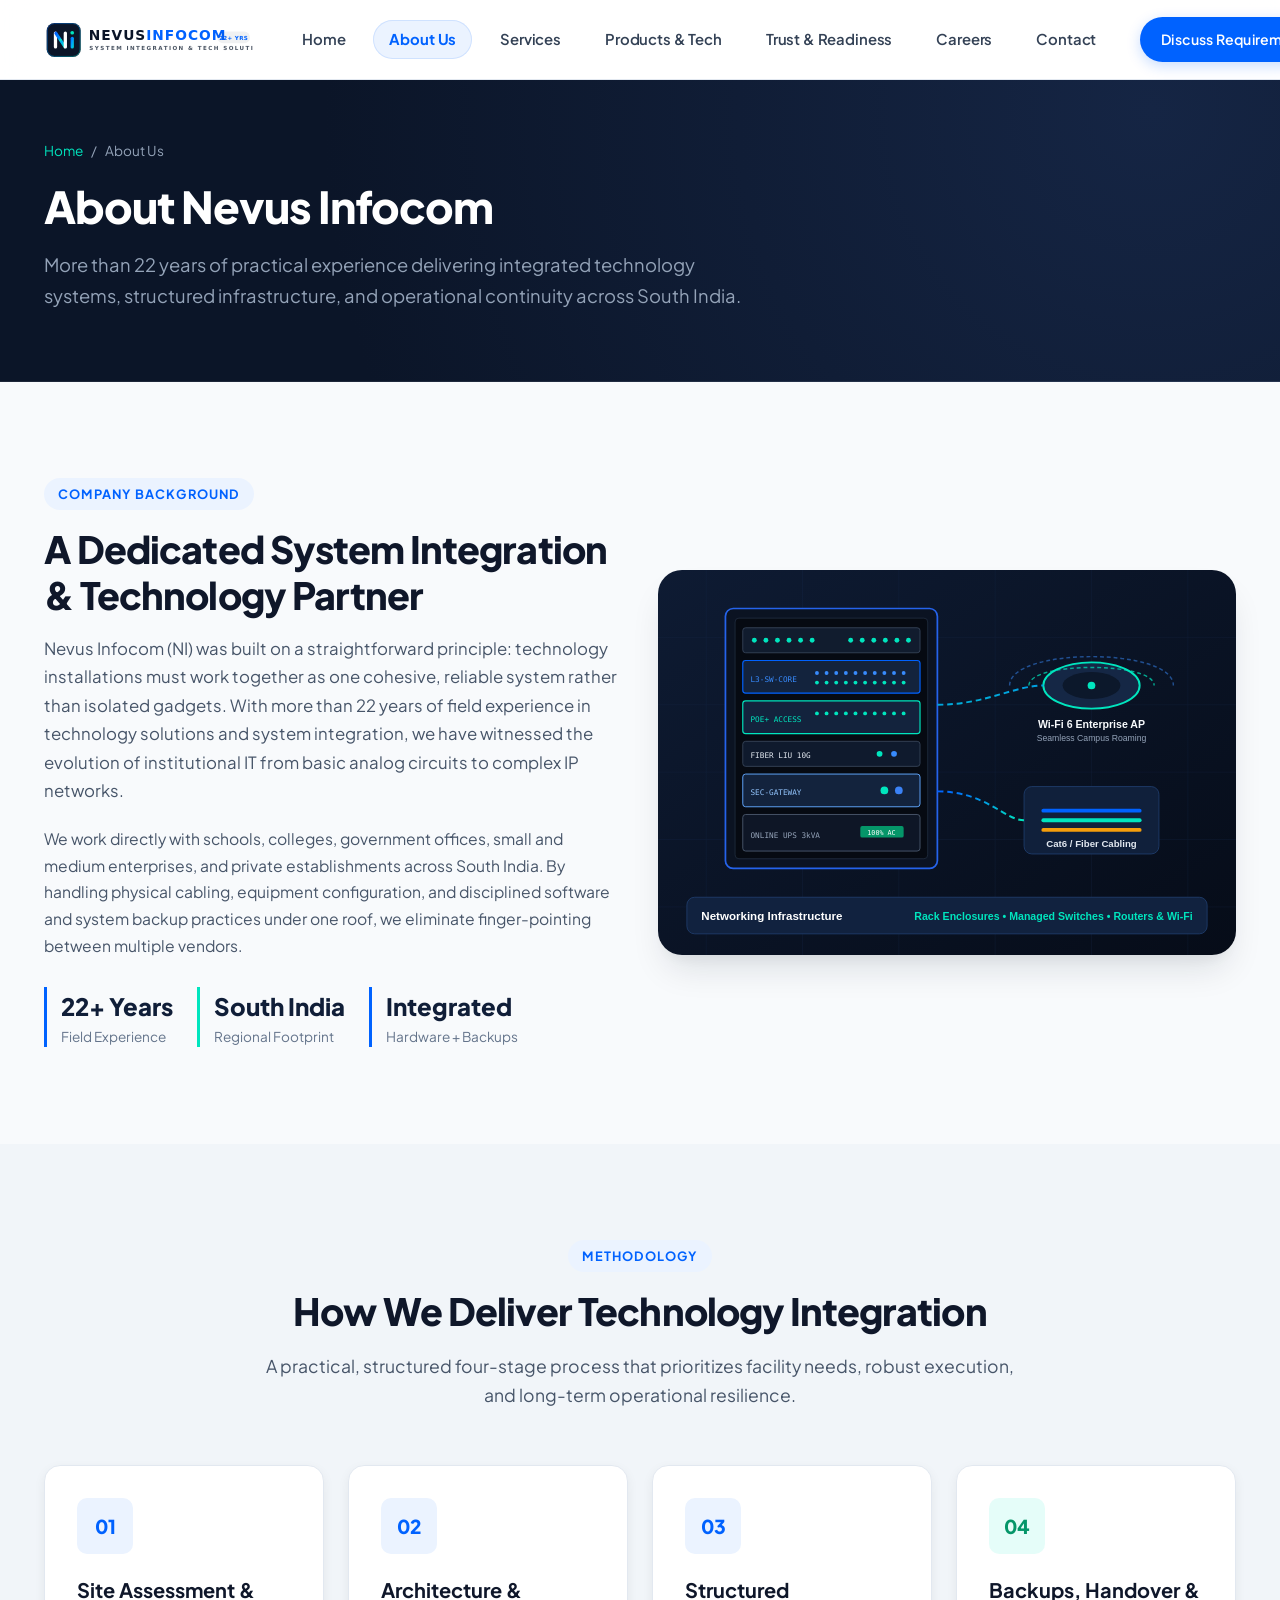
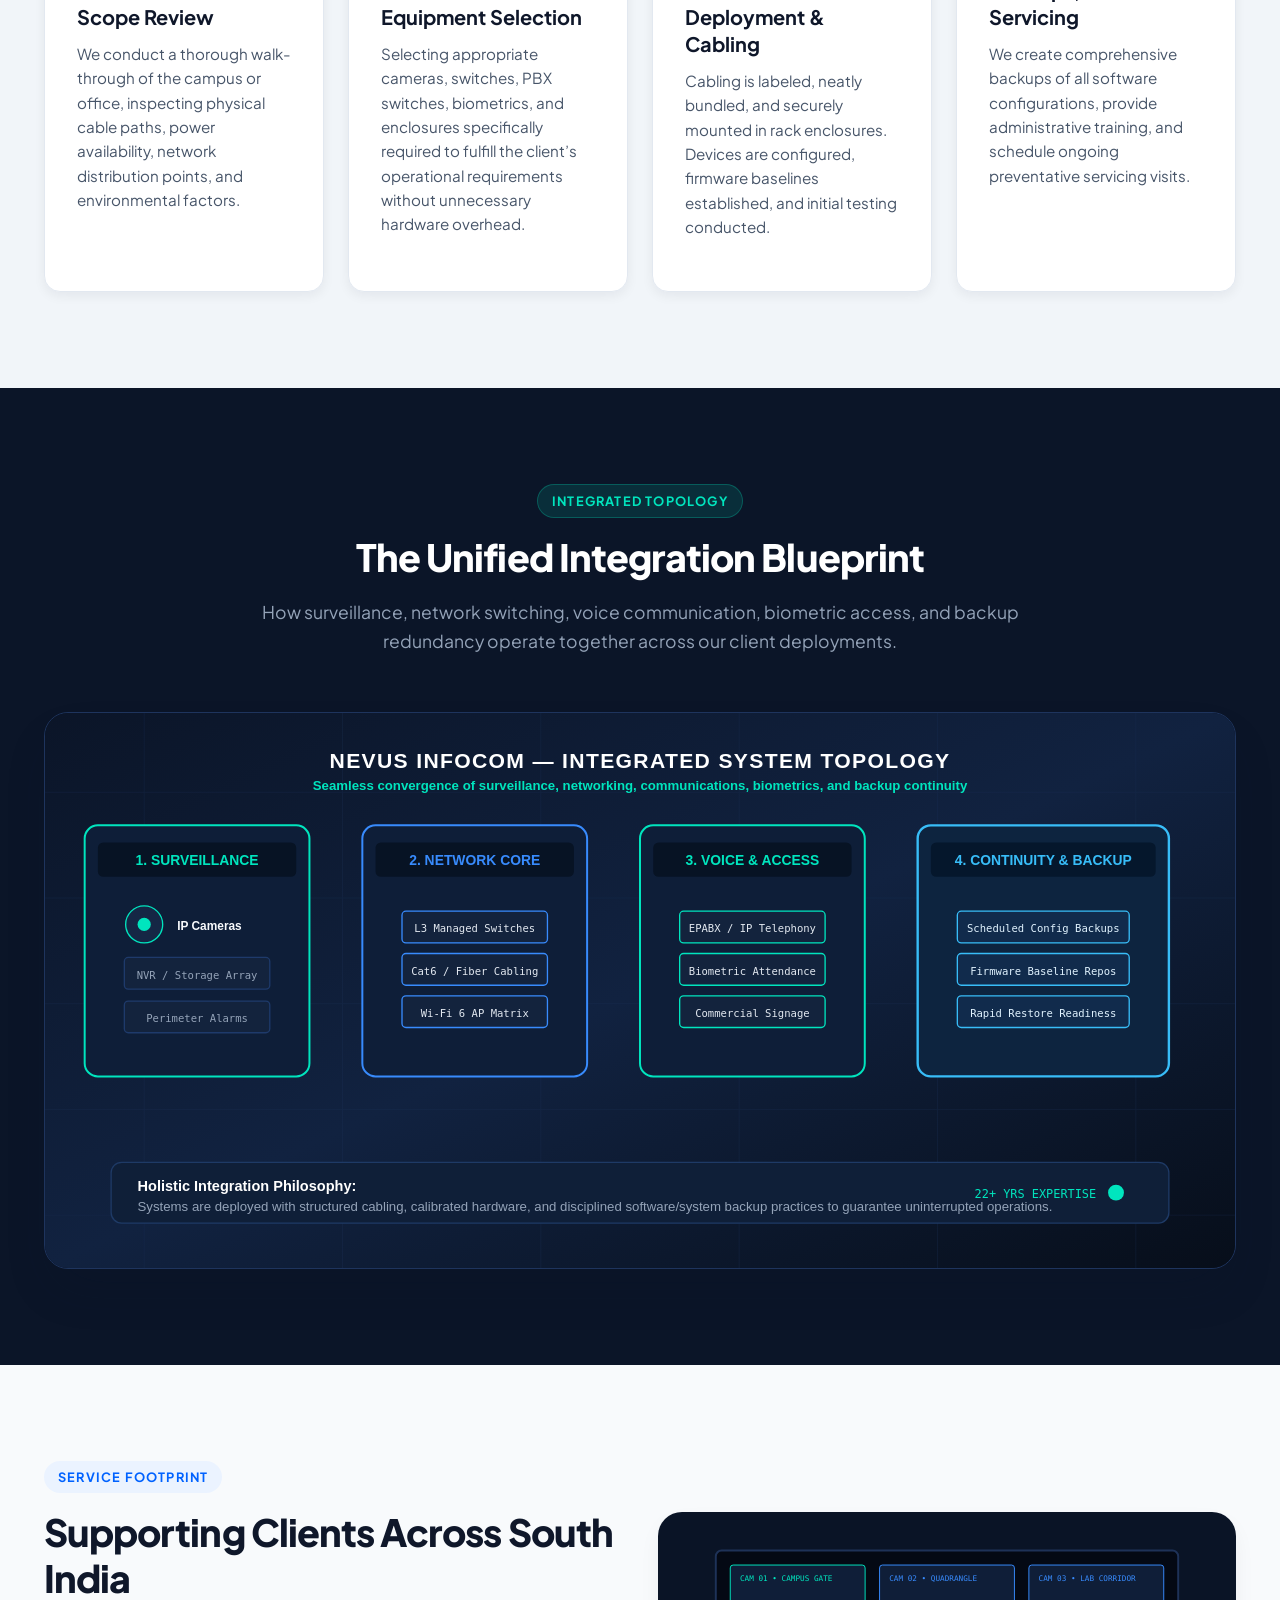
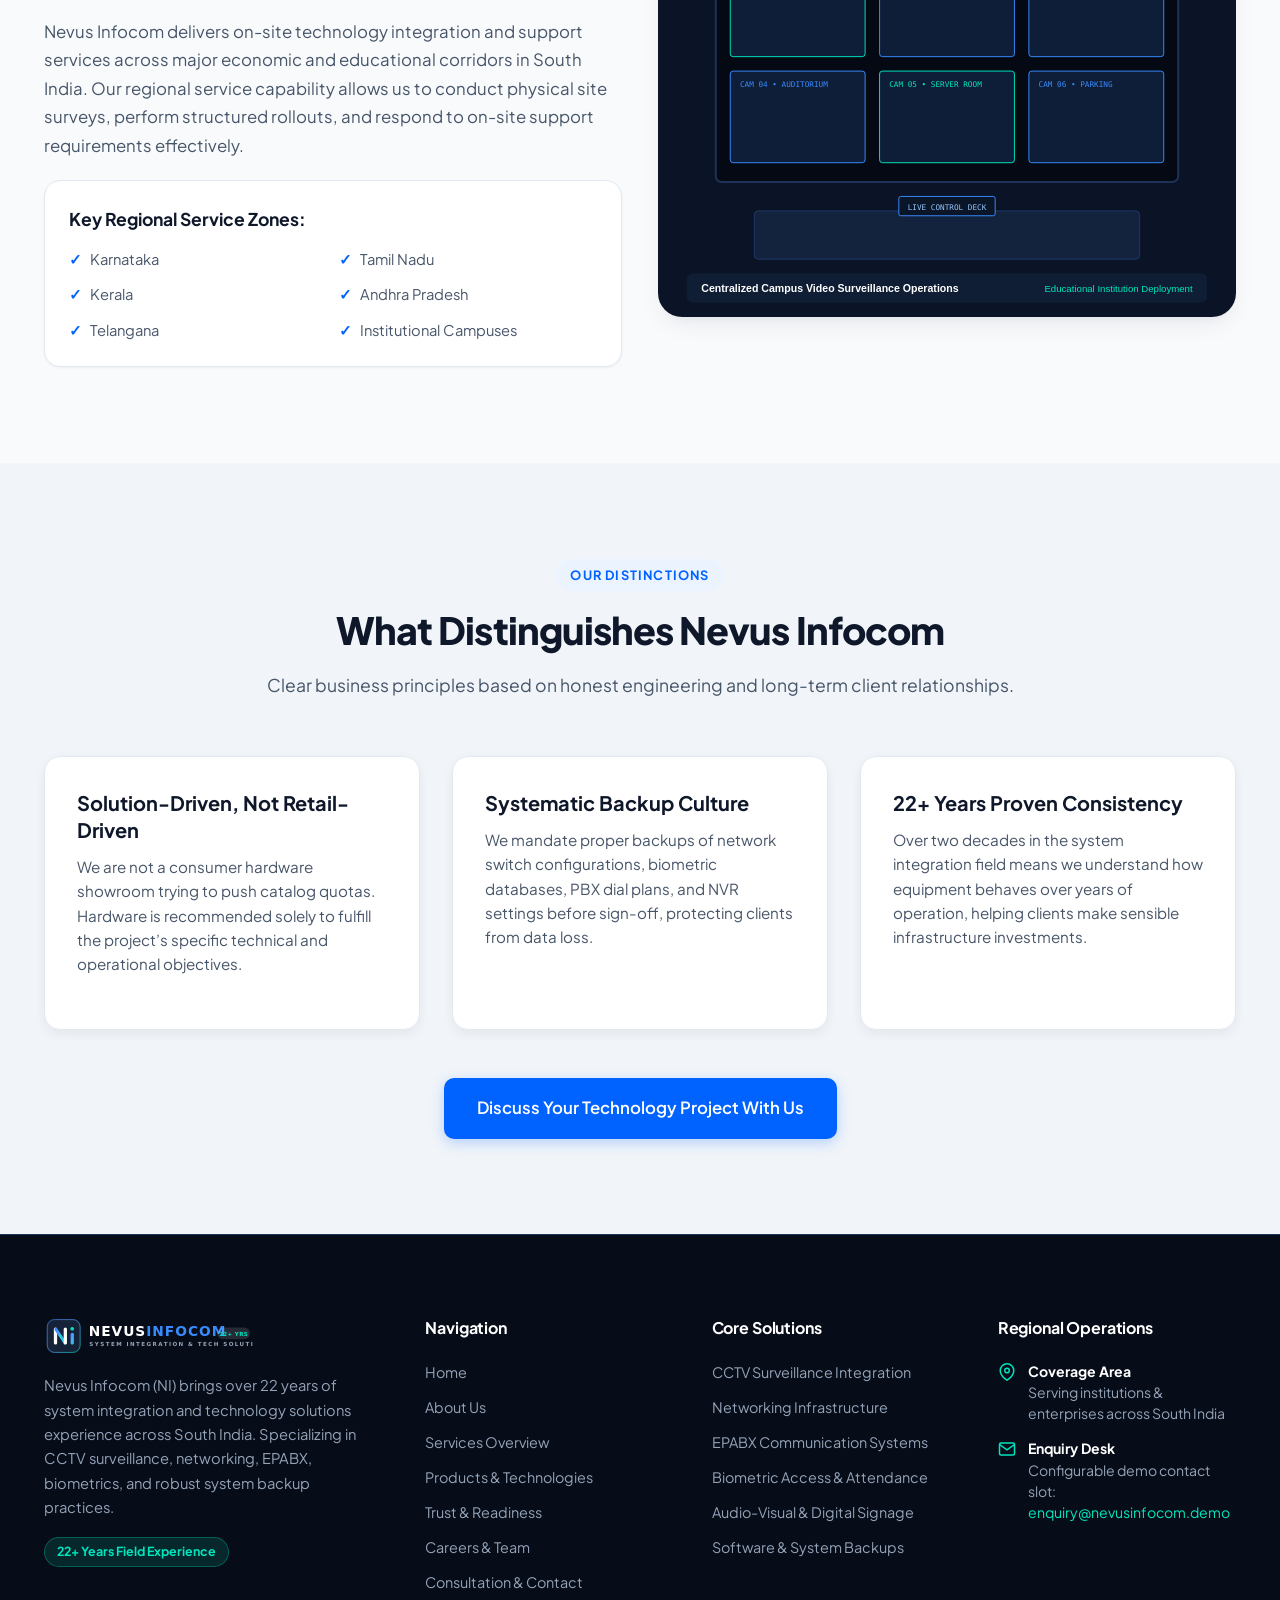
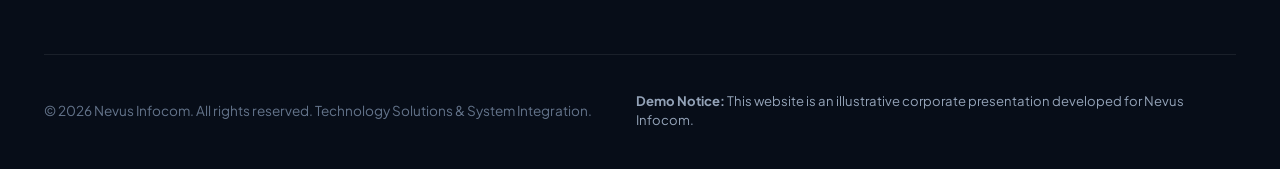
==== commit 975422dc: "Refine navigation bar spacing and remove gallery section" ====
--- a/about.html
+++ b/about.html
@@ -6,7 +6,7 @@
   <title>About Us | Nevus Infocom — 22+ Years in Technology Solutions</title>
   <meta name="description" content="Learn about Nevus Infocom (NI), delivering dependable system integration, surveillance, networking, communications, and system backup practices across South India for more than 22 years.">
   <link rel="icon" type="image/svg+xml" href="images/favicon.svg">
-  <link rel="stylesheet" href="css/style.css">
+  <link rel="stylesheet" href="css/style.css?v=2.0">
 </head>
 <body>
   <a href="#main-content" class="skip-link">Skip to main content</a>
@@ -23,7 +23,6 @@
         <a href="about.html" class="nav-link active" aria-current="page">About Us</a>
         <a href="services.html" class="nav-link">Services</a>
         <a href="products.html" class="nav-link">Products &amp; Tech</a>
-        <a href="gallery.html" class="nav-link">Gallery</a>
         <a href="testimonials.html" class="nav-link">Trust &amp; Readiness</a>
         <a href="careers.html" class="nav-link">Careers</a>
         <a href="contact.html" class="nav-link">Contact</a>
@@ -55,7 +54,6 @@
         <a href="about.html" class="nav-link active">About Us</a>
         <a href="services.html" class="nav-link">Services</a>
         <a href="products.html" class="nav-link">Products &amp; Tech</a>
-        <a href="gallery.html" class="nav-link">Gallery</a>
         <a href="testimonials.html" class="nav-link">Trust &amp; Readiness</a>
         <a href="careers.html" class="nav-link">Careers</a>
         <a href="contact.html" class="nav-link">Contact</a>
@@ -296,7 +294,6 @@
             <a href="about.html">About Us</a>
             <a href="services.html">Services Overview</a>
             <a href="products.html">Products &amp; Technologies</a>
-            <a href="gallery.html">Installation Gallery</a>
             <a href="testimonials.html">Trust &amp; Readiness</a>
             <a href="careers.html">Careers &amp; Team</a>
             <a href="contact.html">Consultation &amp; Contact</a>
@@ -343,7 +340,7 @@
     </div>
   </footer>
 
-  <script src="js/main.js"></script>
+  <script src="js/main.js?v=2.0"></script>
 </body>
 </html>
 
--- a/css/style.css
+++ b/css/style.css
@@ -408,6 +408,7 @@
   align-items: center;
   justify-content: space-between;
   height: 100%;
+  gap: 28px;
 }
 
 .brand-link {
@@ -415,10 +416,12 @@
   align-items: center;
   gap: 12px;
   text-decoration: none;
+  flex-shrink: 0;
+  padding-right: 4px;
 }
 
 .brand-logo-img {
-  height: 44px;
+  height: 42px;
   width: auto;
   transition: transform var(--transition-fast);
 }
@@ -431,33 +434,54 @@
 .nav-menu {
   display: flex;
   align-items: center;
-  gap: 6px;
+  gap: 12px;
+  margin: 0 auto;
 }
 
 .nav-link {
-  font-size: 0.92rem;
+  font-size: 0.93rem;
   font-weight: 600;
-  color: var(--color-text-muted);
-  padding: 8px 14px;
-  border-radius: var(--radius-sm);
-  transition: all var(--transition-fast);
+  color: #334155;
+  padding: 8px 16px;
+  border-radius: var(--radius-full);
+  white-space: nowrap;
+  letter-spacing: -0.01em;
+  transition: color var(--transition-fast), background-color var(--transition-fast), box-shadow var(--transition-fast);
 }
 
 .nav-link:hover {
   color: var(--color-blue-primary);
-  background-color: var(--color-blue-faint);
+  background-color: rgba(0, 98, 255, 0.06);
 }
 
 .nav-link.active {
   color: var(--color-blue-primary);
   background-color: var(--color-blue-light);
   font-weight: 700;
+  box-shadow: inset 0 0 0 1px rgba(0, 98, 255, 0.12);
 }
 
 .header-cta-group {
   display: flex;
   align-items: center;
-  gap: 14px;
+  gap: 16px;
+  flex-shrink: 0;
+}
+
+.header-cta-group .btn {
+  padding: 10px 20px;
+  font-size: 0.88rem;
+  font-weight: 600;
+  letter-spacing: 0.2px;
+  border-radius: var(--radius-full);
+  white-space: nowrap;
+  box-shadow: 0 4px 14px rgba(0, 98, 255, 0.22);
+  transition: all var(--transition-fast);
+}
+
+.header-cta-group .btn:hover {
+  box-shadow: 0 6px 18px rgba(0, 98, 255, 0.32);
+  transform: translateY(-1px);
 }
 
 /* Mobile Toggle Hamburger Button */
@@ -1125,7 +1149,7 @@
 }
 
 /* ==========================================================================
-   GALLERY & MEDIA COMPONENTS
+   CATEGORY FILTER TABS & CONTROLS
    ========================================================================== */
 
 /* Category Filter Tabs */
@@ -1162,182 +1186,6 @@
   box-shadow: 0 4px 12px rgba(0, 98, 255, 0.25);
 }
 
-/* Gallery Grid */
-.gallery-grid {
-  display: grid;
-  grid-template-columns: repeat(3, 1fr);
-  gap: 28px;
-}
-
-.gallery-item {
-  position: relative;
-  border-radius: var(--radius-lg);
-  overflow: hidden;
-  background: var(--color-navy-darker);
-  box-shadow: var(--shadow-sm);
-  transition: all var(--transition-normal);
-  cursor: pointer;
-  aspect-ratio: 4 / 3;
-}
-
-.gallery-item:hover {
-  transform: translateY(-5px);
-  box-shadow: var(--shadow-xl);
-}
-
-.gallery-item img {
-  width: 100%;
-  height: 100%;
-  object-fit: cover;
-  transition: transform var(--transition-slow);
-}
-
-.gallery-item:hover img {
-  transform: scale(1.06);
-}
-
-.gallery-overlay {
-  position: absolute;
-  inset: 0;
-  background: linear-gradient(180deg, rgba(7, 13, 24, 0.1) 0%, rgba(7, 13, 24, 0.85) 85%);
-  padding: 24px;
-  display: flex;
-  flex-direction: column;
-  justify-content: flex-end;
-  color: #FFFFFF;
-  transition: background var(--transition-fast);
-}
-
-.gallery-item:hover .gallery-overlay {
-  background: linear-gradient(180deg, rgba(7, 13, 24, 0.2) 0%, rgba(7, 13, 24, 0.92) 85%);
-}
-
-.gallery-tag {
-  font-size: 0.72rem;
-  font-weight: 700;
-  text-transform: uppercase;
-  letter-spacing: 0.8px;
-  color: var(--color-cyan-glow);
-  margin-bottom: 6px;
-}
-
-.gallery-title {
-  font-size: 1.1rem;
-  font-weight: 700;
-  line-height: 1.35;
-  margin-bottom: 6px;
-}
-
-.gallery-caption {
-  font-size: 0.85rem;
-  color: var(--color-text-inverse-muted);
-  line-height: 1.4;
-  opacity: 0.9;
-}
-
-.gallery-zoom-icon {
-  position: absolute;
-  top: 18px;
-  right: 18px;
-  width: 36px;
-  height: 36px;
-  border-radius: 50%;
-  background: rgba(11, 21, 40, 0.7);
-  backdrop-filter: blur(4px);
-  border: 1px solid rgba(255, 255, 255, 0.2);
-  display: flex;
-  align-items: center;
-  justify-content: center;
-  color: #fff;
-  opacity: 0;
-  transform: scale(0.8);
-  transition: all var(--transition-fast);
-}
-
-.gallery-item:hover .gallery-zoom-icon {
-  opacity: 1;
-  transform: scale(1);
-}
-
-/* Lightbox Modal */
-.lightbox-modal {
-  position: fixed;
-  inset: 0;
-  background: rgba(7, 13, 24, 0.92);
-  backdrop-filter: blur(12px);
-  z-index: 2000;
-  display: none;
-  align-items: center;
-  justify-content: center;
-  padding: 30px;
-}
-
-.lightbox-modal.active {
-  display: flex;
-}
-
-.lightbox-content {
-  position: relative;
-  max-width: 900px;
-  width: 100%;
-  background: var(--color-navy-surface);
-  border: 1px solid var(--color-navy-border);
-  border-radius: var(--radius-lg);
-  overflow: hidden;
-  box-shadow: 0 25px 60px rgba(0, 0, 0, 0.5);
-  animation: modalIn var(--transition-normal);
-}
-
-@keyframes modalIn {
-  from { opacity: 0; transform: scale(0.95); }
-  to { opacity: 1; transform: scale(1); }
-}
-
-.lightbox-img {
-  width: 100%;
-  max-height: 520px;
-  object-fit: contain;
-  background: #000;
-}
-
-.lightbox-details {
-  padding: 20px 28px;
-  color: #FFFFFF;
-}
-
-.lightbox-details h3 {
-  font-size: 1.35rem;
-  margin-bottom: 6px;
-}
-
-.lightbox-details p {
-  color: var(--color-text-inverse-muted);
-  font-size: 0.95rem;
-}
-
-.lightbox-close {
-  position: absolute;
-  top: 14px;
-  right: 14px;
-  width: 40px;
-  height: 40px;
-  border-radius: 50%;
-  background: rgba(0, 0, 0, 0.6);
-  border: 1px solid rgba(255, 255, 255, 0.2);
-  color: #FFFFFF;
-  cursor: pointer;
-  display: flex;
-  align-items: center;
-  justify-content: center;
-  transition: background var(--transition-fast);
-  z-index: 10;
-}
-
-.lightbox-close:hover {
-  background: #000;
-  color: var(--color-cyan-glow);
-}
-
 /* ==========================================================================
    FORMS & INPUT FIELDS (DEMO ORIENTED)
    ========================================================================== */
@@ -1730,6 +1578,19 @@
    RESPONSIVE MEDIA QUERIES
    ========================================================================== */
 
+@media (max-width: 1080px) {
+  .nav-menu,
+  .header-cta-group .btn {
+    display: none;
+  }
+  .mobile-nav-toggle {
+    display: flex;
+  }
+  .mobile-drawer {
+    display: block;
+  }
+}
+
 @media (max-width: 1024px) {
   .hero-grid {
     grid-template-columns: 1fr;
@@ -1751,9 +1612,6 @@
   .continuity-grid {
     grid-template-columns: 1fr;
   }
-  .gallery-grid {
-    grid-template-columns: repeat(2, 1fr);
-  }
 }
 
 @media (max-width: 768px) {
@@ -1775,19 +1633,7 @@
     grid-template-columns: 1fr;
     gap: 16px;
   }
-  .nav-menu, .header-cta-group .btn {
-    display: none;
-  }
-  .mobile-nav-toggle {
-    display: flex;
-  }
-  .mobile-drawer {
-    display: block;
-  }
   .grid-3, .grid-2 {
-    grid-template-columns: 1fr;
-  }
-  .gallery-grid {
     grid-template-columns: 1fr;
   }
   .form-row {
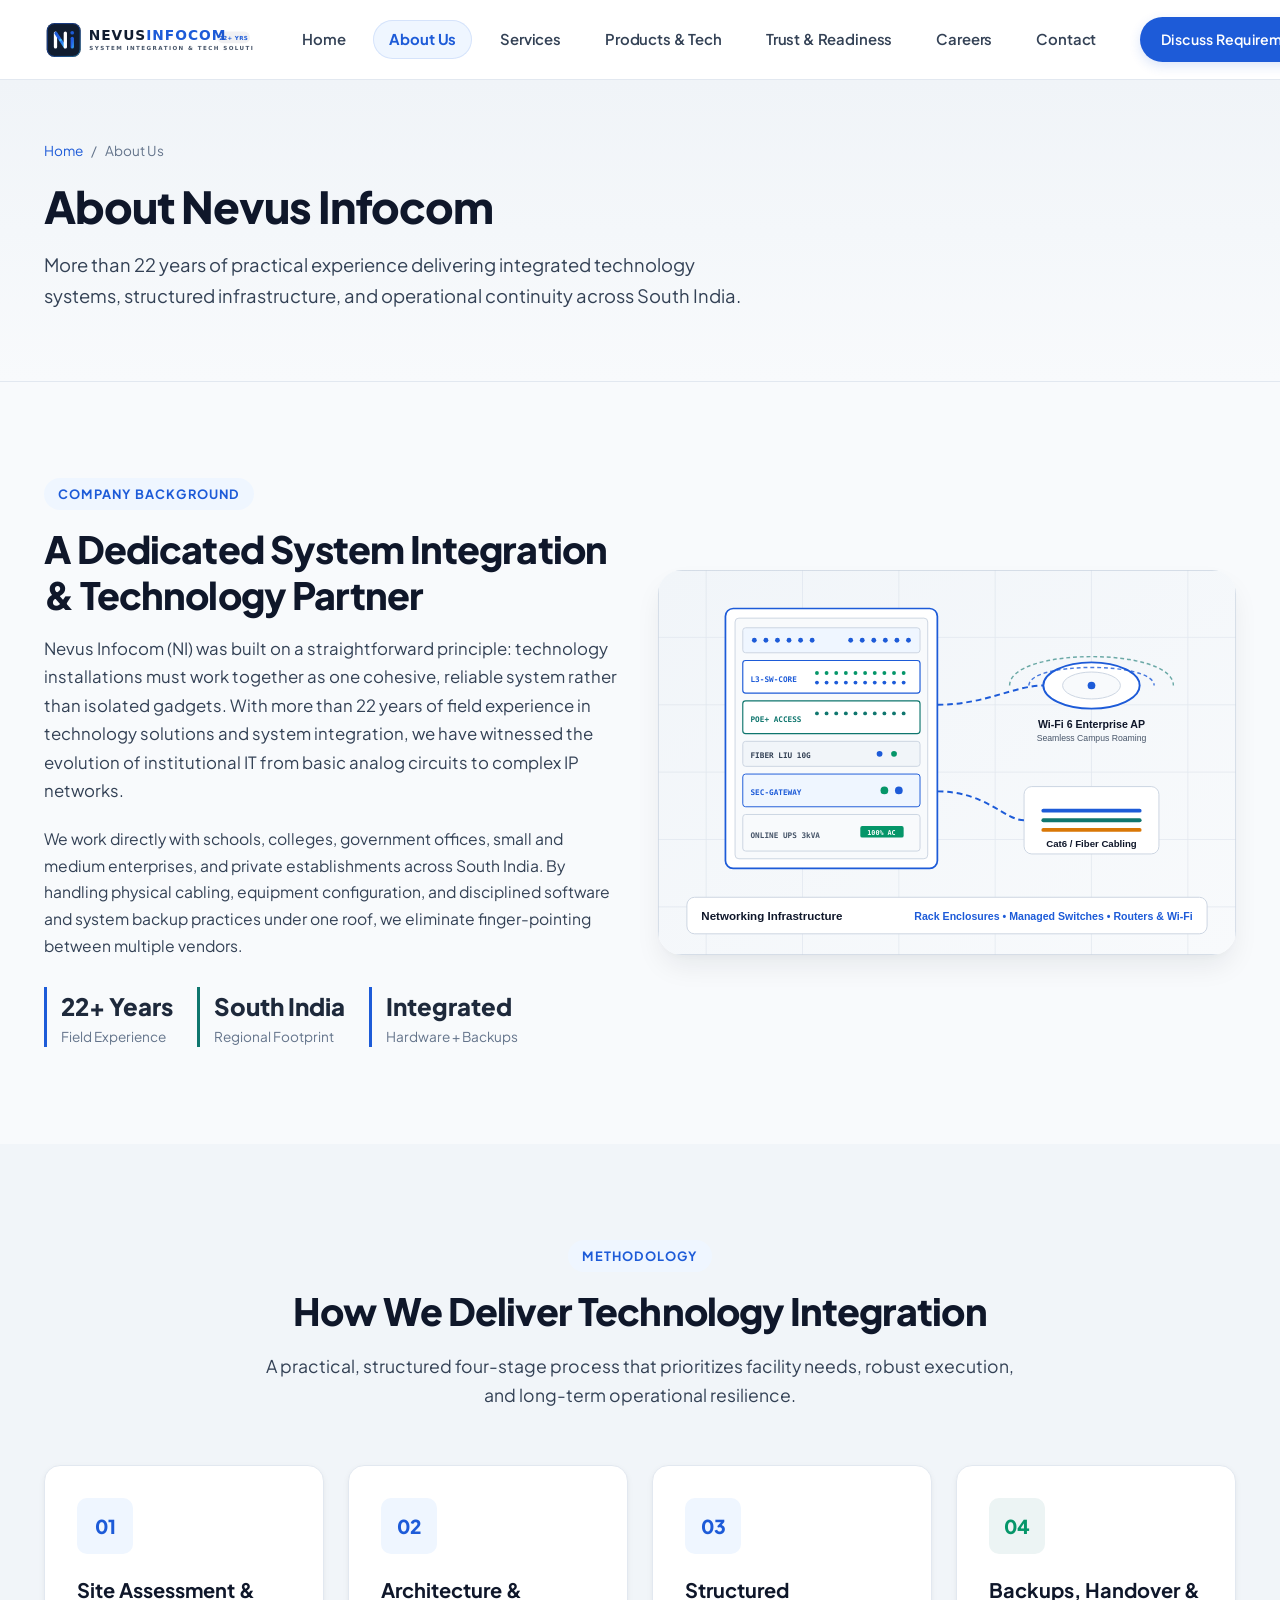
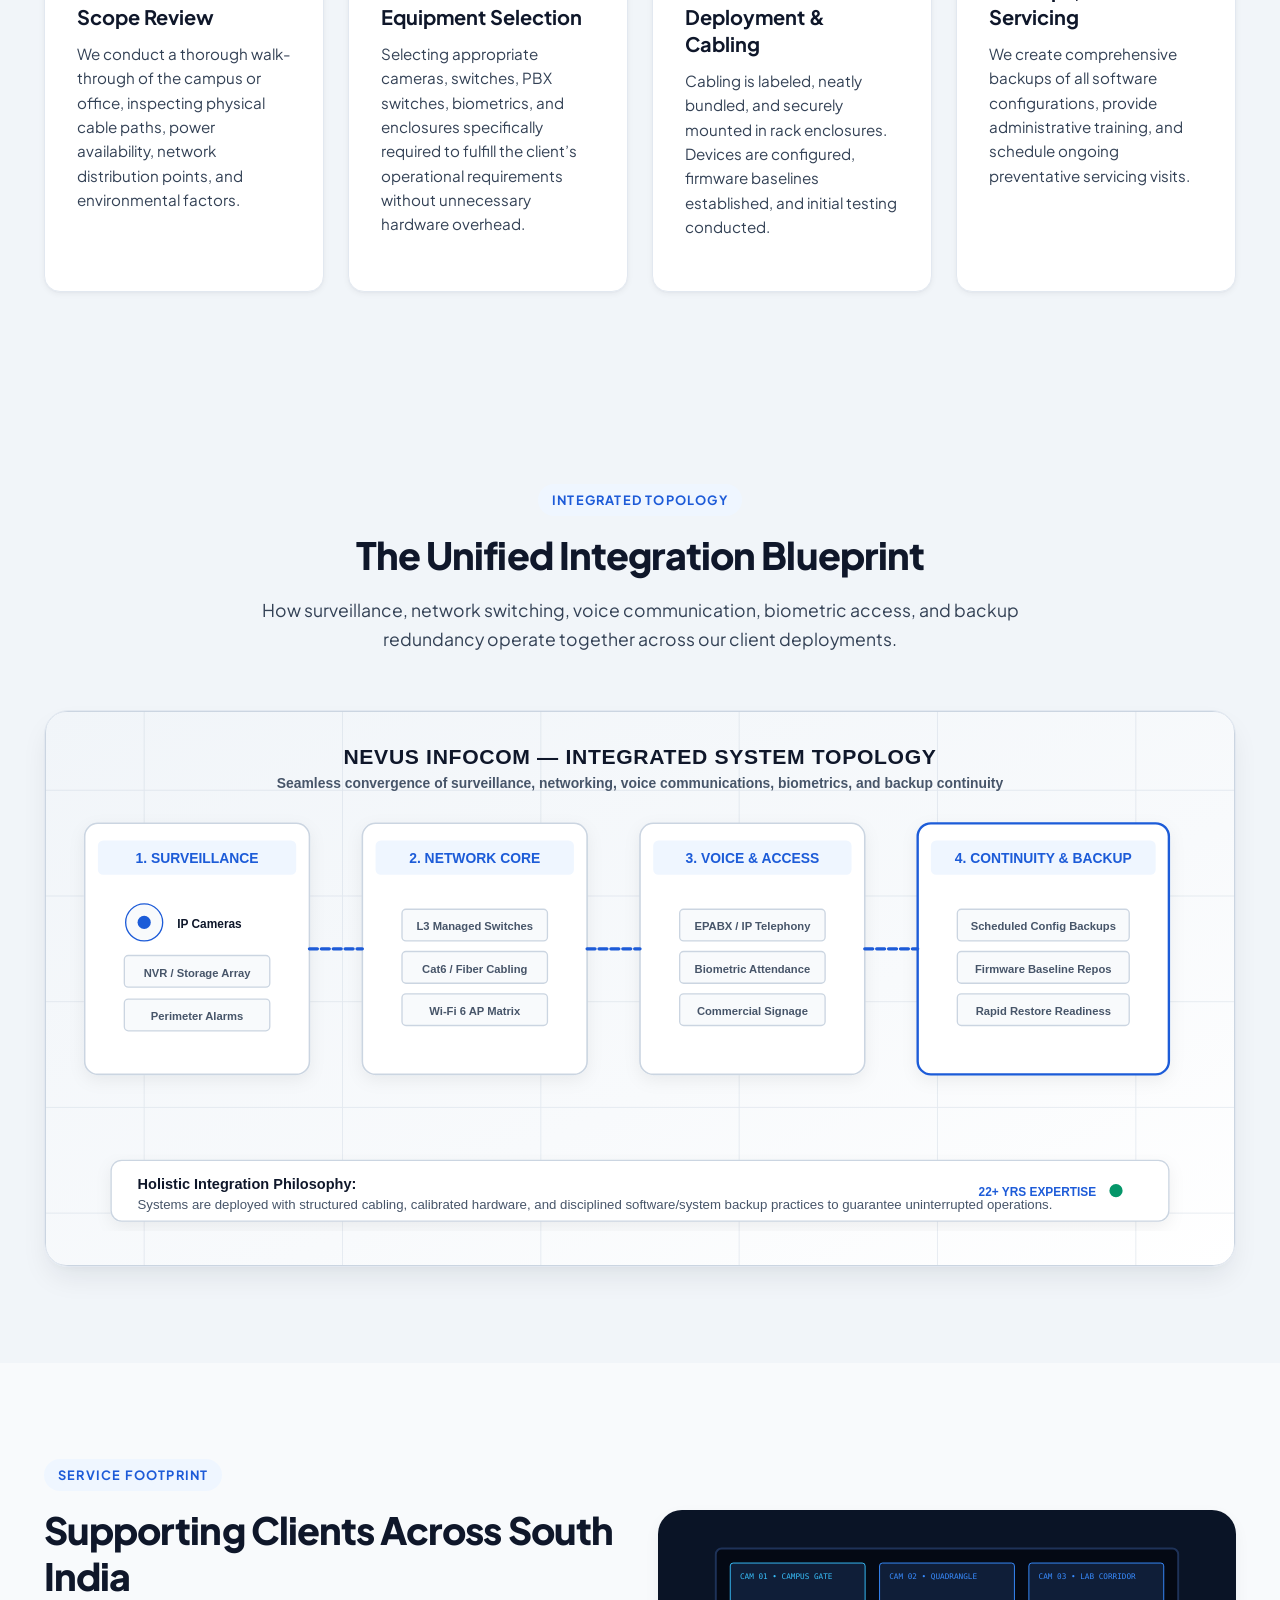
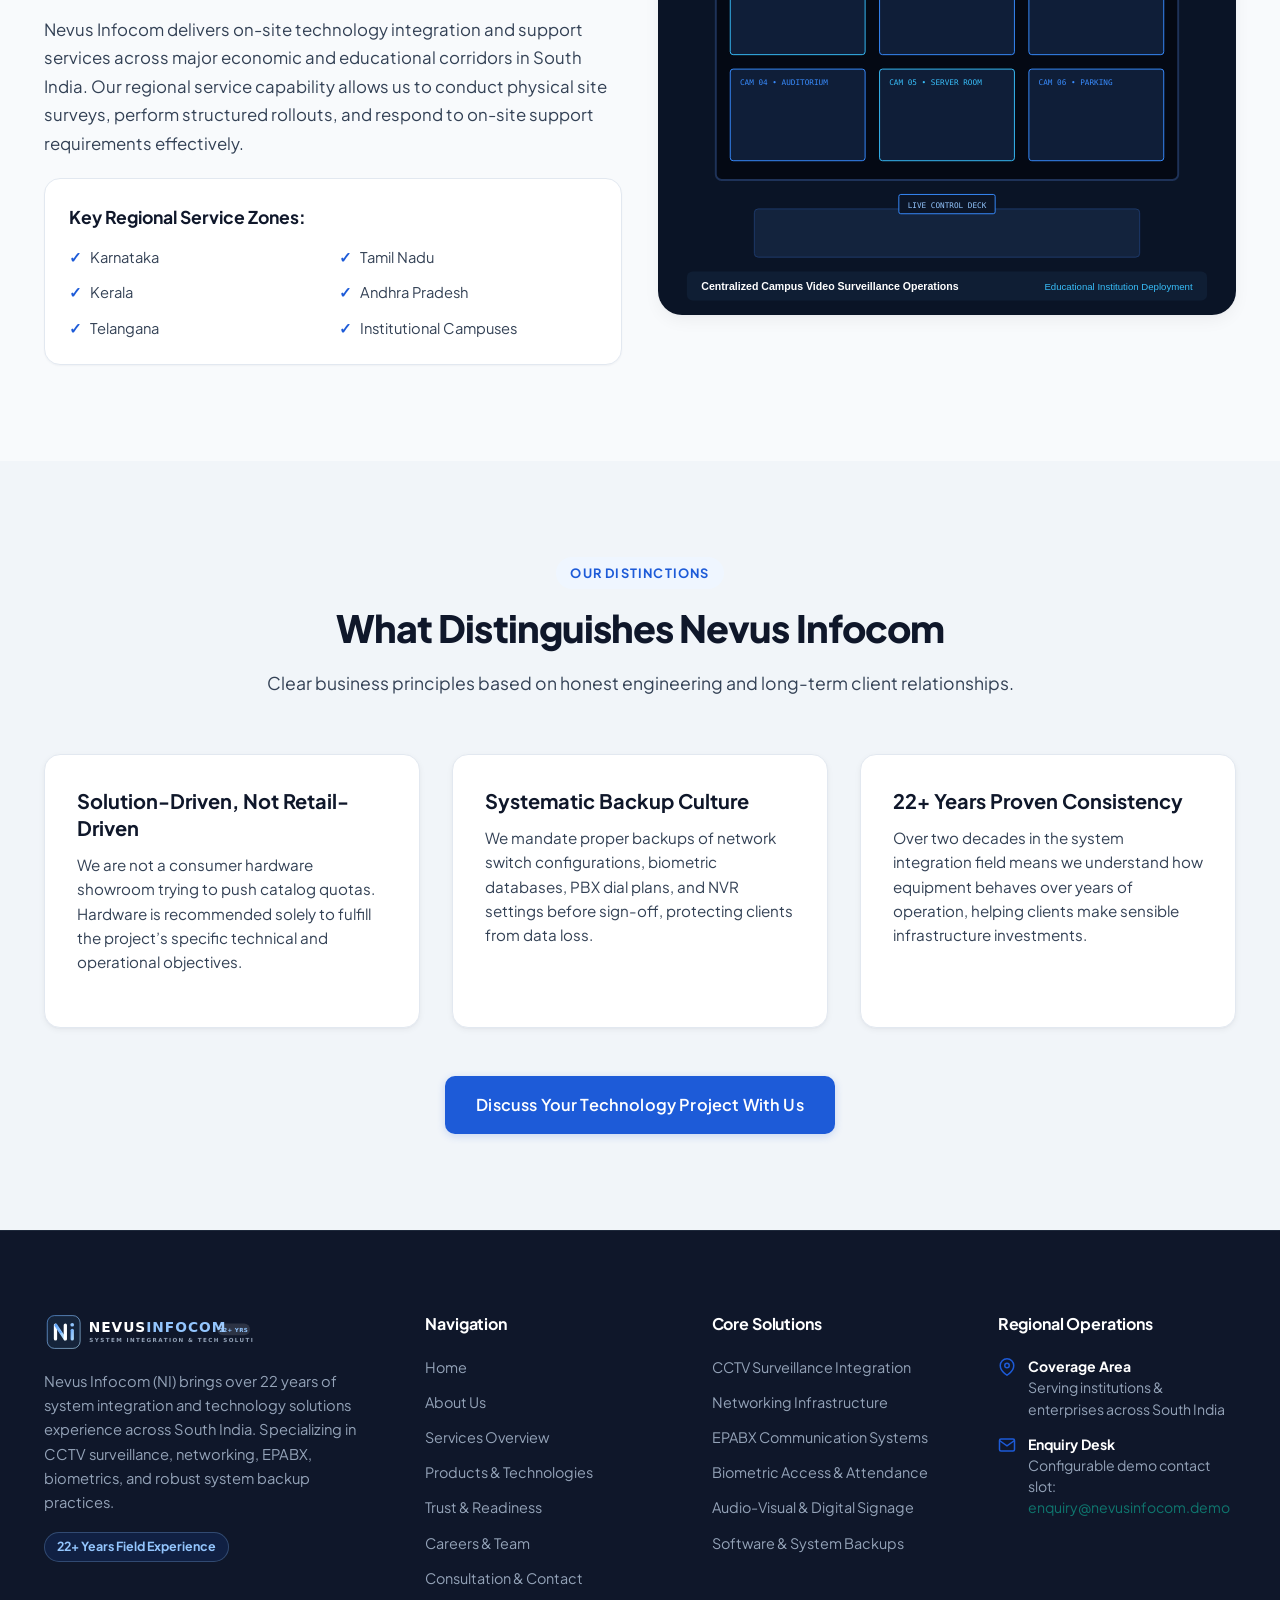
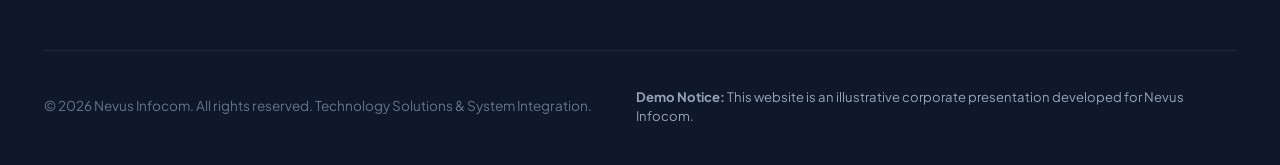
==== commit 9189e40d: "theme change2" ====
--- a/about.html
+++ b/about.html
@@ -172,7 +172,7 @@
     </section>
 
     <!-- 3. SYSTEM ARCHITECTURE VISUALIZATION -->
-    <section class="section section-dark" aria-labelledby="topology-heading">
+    <section class="section section-alt" aria-labelledby="topology-heading">
       <div class="container">
         <div class="section-header reveal-on-scroll">
           <span class="section-tag">Integrated Topology</span>
@@ -182,7 +182,7 @@
           </p>
         </div>
 
-        <div style="border-radius: var(--radius-xl); overflow: hidden; border: 1px solid var(--color-navy-border); box-shadow: var(--shadow-xl);" class="reveal-on-scroll">
+        <div style="border-radius: var(--radius-xl); overflow: hidden; border: 1px solid var(--color-border-subtle); box-shadow: var(--shadow-lg);" class="reveal-on-scroll">
           <img src="images/system-architecture.svg" alt="Nevus Infocom Integrated System Topology Architecture">
         </div>
       </div>
--- a/css/style.css
+++ b/css/style.css
@@ -7,43 +7,46 @@
 @import url('https://fonts.googleapis.com/css2?family=JetBrains+Mono:wght@400;500;600&family=Plus+Jakarta+Sans:wght@300;400;500;600;700;800&display=swap');
 
 :root {
-  /* Primary Authority: Midnight & Deep Navy */
-  --color-navy-darkest: #070D18;
-  --color-navy-darker: #0B1528;
-  --color-navy-dark: #101E38;
-  --color-navy-surface: #152544;
-  --color-navy-border: #1E345D;
+  /* Primary Authority: Refined Slate & Light Architectural Surfaces */
+  --color-navy-darkest: #0F172A;
+  --color-navy-darker: #F1F5F9;
+  --color-navy-dark: #1E293B;
+  --color-navy-surface: #FFFFFF;
+  --color-navy-border: #E2E8F0;
   
-  /* Precision Tech Accents */
-  --color-blue-primary: #0062FF;
-  --color-blue-hover: #0052D9;
-  --color-blue-light: #EBF3FF;
-  --color-blue-faint: rgba(0, 98, 255, 0.06);
-  --color-cyan-glow: #00E5BE;
-  --color-cyan-faint: rgba(0, 229, 190, 0.10);
-  --color-teal-accent: #00B4D8;
-  --color-sky-accent: #388BFD;
-
-  /* Neutrals & Architectural Surfaces */
+  /* Precision Tech Accents — Executive Sapphire & Nordic Teal (Zero Neon) */
+  --color-blue-primary: #1D5BD8;
+  --color-blue-hover: #174BB5;
+  --color-blue-light: #EFF6FF;
+  --color-blue-faint: rgba(29, 91, 216, 0.05);
+  --color-teal-accent: #0F766E;
+  --color-teal-hover: #115E59;
+  --color-teal-light: #F0FDFA;
+  --color-cyan-glow: #0F766E;
+  --color-cyan-light: #38BDF8;
+  --color-cyan-faint: rgba(15, 118, 110, 0.08);
+  --color-sky-accent: #1D5BD8;
+
+  /* Neutrals & Architectural Surfaces (Comfortable, Light, Zero Glare) */
   --color-bg-body: #F8FAFC;
   --color-bg-alt: #F1F5F9;
   --color-surface-white: #FFFFFF;
-  --color-surface-glass: rgba(255, 255, 255, 0.88);
+  --color-surface-glass: rgba(255, 255, 255, 0.94);
   --color-border-subtle: #E2E8F0;
   --color-border-medium: #CBD5E1;
-  --color-border-focus: #0062FF;
-
-  /* Typography / Text Palette */
+  --color-border-focus: #1D5BD8;
+
+  /* Typography / Text Palette (Clear, Crisp High-Contrast) */
   --color-text-main: #0F172A;
-  --color-text-muted: #475569;
+  --color-text-muted: #334155;
   --color-text-faint: #64748B;
   --color-text-inverse: #FFFFFF;
   --color-text-inverse-muted: #94A3B8;
 
   /* Status Tokens */
-  --color-success: #10B981;
+  --color-success: #059669;
   --color-success-bg: #ECFDF5;
-  --color-warning: #F59E0B;
+  --color-warning: #D97706;
   --color-warning-bg: #FFFBEB;
   --color-info: #0284C7;
 
@@ -51,14 +54,14 @@
   --font-sans: 'Plus Jakarta Sans', -apple-system, BlinkMacSystemFont, 'Segoe UI', Roboto, Helvetica, Arial, sans-serif;
   --font-mono: 'JetBrains Mono', Consolas, Monaco, monospace;
 
-  /* Elevation Shadows */
-  --shadow-xs: 0 1px 3px rgba(11, 21, 40, 0.05);
-  --shadow-sm: 0 4px 12px rgba(11, 21, 40, 0.06);
-  --shadow-md: 0 10px 25px -5px rgba(11, 21, 40, 0.08), 0 8px 10px -6px rgba(11, 21, 40, 0.04);
-  --shadow-lg: 0 20px 35px -8px rgba(11, 21, 40, 0.12), 0 10px 15px -6px rgba(11, 21, 40, 0.05);
-  --shadow-xl: 0 25px 50px -12px rgba(11, 21, 40, 0.20);
-  --shadow-blue-glow: 0 12px 30px rgba(0, 98, 255, 0.22);
-  --shadow-cyan-glow: 0 12px 30px rgba(0, 229, 190, 0.20);
+  /* Elevation Shadows — Architectural, Natural, Zero Halos */
+  --shadow-xs: 0 1px 2px rgba(15, 23, 42, 0.04);
+  --shadow-sm: 0 2px 6px rgba(15, 23, 42, 0.05), 0 1px 2px rgba(15, 23, 42, 0.03);
+  --shadow-md: 0 6px 18px -2px rgba(15, 23, 42, 0.06), 0 2px 6px -1px rgba(15, 23, 42, 0.03);
+  --shadow-lg: 0 14px 28px -4px rgba(15, 23, 42, 0.08), 0 4px 10px -2px rgba(15, 23, 42, 0.03);
+  --shadow-xl: 0 22px 42px -6px rgba(15, 23, 42, 0.12);
+  --shadow-blue-glow: 0 4px 16px rgba(29, 91, 216, 0.16);
+  --shadow-cyan-glow: 0 4px 16px rgba(15, 118, 110, 0.16);
 
   /* Radii */
   --radius-sm: 6px;
@@ -177,16 +180,18 @@
 }
 
 .section-dark {
-  background-color: var(--color-navy-darker);
-  color: var(--color-text-inverse);
+  background-color: var(--color-bg-alt);
+  color: var(--color-text-main);
+  border-top: 1px solid var(--color-border-subtle);
+  border-bottom: 1px solid var(--color-border-subtle);
 }
 
 .section-dark .section-title {
-  color: var(--color-text-inverse);
+  color: var(--color-text-main);
 }
 
 .section-dark .section-subtitle {
-  color: var(--color-text-inverse-muted);
+  color: var(--color-text-muted);
 }
 
 .section-alt {
@@ -221,9 +226,9 @@
 }
 
 .section-dark .section-tag {
-  color: var(--color-cyan-glow);
-  background: rgba(0, 229, 190, 0.12);
-  border: 1px solid rgba(0, 229, 190, 0.25);
+  color: #93C5FD;
+  background: rgba(147, 197, 253, 0.10);
+  border: 1px solid rgba(147, 197, 253, 0.20);
 }
 
 .section-title {
@@ -251,8 +256,8 @@
   align-items: center;
   justify-content: center;
   gap: 10px;
-  padding: 13px 26px;
-  font-size: 0.95rem;
+  padding: 12px 24px;
+  font-size: 0.94rem;
   font-weight: 600;
   border-radius: var(--radius-md);
   border: 1px solid transparent;
@@ -261,6 +266,7 @@
   text-align: center;
   white-space: nowrap;
   user-select: none;
+  letter-spacing: 0.01em;
 }
 
 .btn:focus-visible {
@@ -271,13 +277,13 @@
 .btn-primary {
   background-color: var(--color-blue-primary);
   color: #FFFFFF;
-  box-shadow: 0 4px 14px rgba(0, 98, 255, 0.25);
+  box-shadow: 0 2px 8px rgba(29, 91, 216, 0.20);
 }
 
 .btn-primary:hover {
   background-color: var(--color-blue-hover);
-  transform: translateY(-2px);
-  box-shadow: var(--shadow-blue-glow);
+  transform: translateY(-1px);
+  box-shadow: 0 4px 14px rgba(29, 91, 216, 0.28);
 }
 
 .btn-primary:active {
@@ -286,41 +292,44 @@
 
 .btn-secondary {
   background-color: var(--color-surface-white);
-  color: var(--color-navy-dark);
+  color: var(--color-text-main);
   border-color: var(--color-border-medium);
   box-shadow: var(--shadow-xs);
 }
 
 .btn-secondary:hover {
   background-color: var(--color-bg-alt);
-  border-color: var(--color-text-faint);
-  transform: translateY(-2px);
+  border-color: #94A3B8;
+  transform: translateY(-1px);
   box-shadow: var(--shadow-sm);
 }
 
 .btn-outline-white {
   background-color: transparent;
   color: #FFFFFF;
-  border-color: rgba(255, 255, 255, 0.35);
+  border-color: rgba(255, 255, 255, 0.28);
 }
 
 .btn-outline-white:hover {
-  background-color: rgba(255, 255, 255, 0.1);
-  border-color: #FFFFFF;
-  transform: translateY(-2px);
-}
-
-.btn-cyan {
-  background-color: var(--color-cyan-glow);
-  color: var(--color-navy-darkest);
-  font-weight: 700;
-  box-shadow: 0 4px 14px rgba(0, 229, 190, 0.3);
-}
-
-.btn-cyan:hover {
-  background-color: #26f0cc;
-  transform: translateY(-2px);
-  box-shadow: var(--shadow-cyan-glow);
+  background-color: rgba(255, 255, 255, 0.08);
+  border-color: rgba(255, 255, 255, 0.6);
+  transform: translateY(-1px);
+}
+
+.btn-cyan,
+.btn-accent {
+  background-color: var(--color-teal-accent);
+  color: #FFFFFF;
+  font-weight: 600;
+  box-shadow: 0 2px 8px rgba(15, 118, 110, 0.20);
+}
+
+.btn-cyan:hover,
+.btn-accent:hover {
+  background-color: var(--color-teal-hover);
+  color: #FFFFFF;
+  transform: translateY(-1px);
+  box-shadow: 0 4px 14px rgba(15, 118, 110, 0.28);
 }
 
 .btn-sm {
@@ -329,8 +338,8 @@
 }
 
 .btn-lg {
-  padding: 16px 32px;
-  font-size: 1.05rem;
+  padding: 15px 30px;
+  font-size: 1.02rem;
 }
 
 /* Icon in button */
@@ -360,17 +369,19 @@
 .badge-blue {
   background: var(--color-blue-light);
   color: var(--color-blue-primary);
+  border: 1px solid #DBEAFE;
 }
 
 .badge-cyan {
-  background: var(--color-cyan-faint);
-  color: #059669;
+  background: var(--color-teal-light);
+  color: var(--color-teal-accent);
+  border: 1px solid rgba(15, 118, 110, 0.20);
 }
 
 .badge-dark {
-  background: rgba(15, 28, 63, 0.8);
+  background: rgba(18, 31, 51, 0.85);
   color: #FFFFFF;
-  border: 1px solid rgba(255, 255, 255, 0.15);
+  border: 1px solid rgba(255, 255, 255, 0.12);
 }
 
 .badge-demo {
@@ -451,14 +462,14 @@
 
 .nav-link:hover {
   color: var(--color-blue-primary);
-  background-color: rgba(0, 98, 255, 0.06);
+  background-color: var(--color-blue-faint);
 }
 
 .nav-link.active {
   color: var(--color-blue-primary);
   background-color: var(--color-blue-light);
   font-weight: 700;
-  box-shadow: inset 0 0 0 1px rgba(0, 98, 255, 0.12);
+  box-shadow: inset 0 0 0 1px rgba(29, 91, 216, 0.12);
 }
 
 .header-cta-group {
@@ -475,12 +486,12 @@
   letter-spacing: 0.2px;
   border-radius: var(--radius-full);
   white-space: nowrap;
-  box-shadow: 0 4px 14px rgba(0, 98, 255, 0.22);
+  box-shadow: 0 4px 12px rgba(29, 91, 216, 0.16);
   transition: all var(--transition-fast);
 }
 
 .header-cta-group .btn:hover {
-  box-shadow: 0 6px 18px rgba(0, 98, 255, 0.32);
+  box-shadow: 0 6px 16px rgba(29, 91, 216, 0.22);
   transform: translateY(-1px);
 }
 
@@ -586,11 +597,12 @@
 
 .hero {
   position: relative;
-  background: radial-gradient(circle at 80% 20%, #152A50 0%, #0B1528 55%, #070D18 100%);
-  color: var(--color-text-inverse);
+  background: linear-gradient(180deg, #F0F4F8 0%, #F8FAFC 100%);
+  color: var(--color-text-main);
   padding-top: 70px;
   padding-bottom: 90px;
   overflow: hidden;
+  border-bottom: 1px solid var(--color-border-subtle);
 }
 
 .hero-glow-orb {
@@ -598,7 +610,7 @@
   width: 500px;
   height: 500px;
   border-radius: 50%;
-  background: radial-gradient(circle, rgba(0, 98, 255, 0.18) 0%, rgba(0, 229, 190, 0.08) 50%, transparent 70%);
+  background: radial-gradient(circle, rgba(29, 91, 216, 0.04) 0%, transparent 70%);
   top: -100px;
   right: -50px;
   pointer-events: none;
@@ -620,28 +632,23 @@
   display: inline-flex;
   align-items: center;
   gap: 10px;
-  background: rgba(0, 229, 190, 0.10);
-  border: 1px solid rgba(0, 229, 190, 0.3);
+  background: #FFFFFF;
+  border: 1px solid var(--color-border-medium);
   padding: 6px 16px;
   border-radius: var(--radius-full);
   font-size: 0.85rem;
   font-weight: 700;
-  color: var(--color-cyan-glow);
+  color: #1E3A8A;
   margin-bottom: 24px;
+  box-shadow: var(--shadow-xs);
 }
 
 .hero-badge-pill .pulse-dot {
-  width: 8px;
-  height: 8px;
+  width: 7px;
+  height: 7px;
   border-radius: 50%;
-  background: var(--color-cyan-glow);
-  box-shadow: 0 0 10px var(--color-cyan-glow);
-  animation: pulse 2s infinite ease-in-out;
-}
-
-@keyframes pulse {
-  0%, 100% { opacity: 1; transform: scale(1); }
-  50% { opacity: 0.5; transform: scale(0.85); }
+  background: var(--color-blue-primary);
+  box-shadow: 0 0 0 3px rgba(29, 91, 216, 0.15);
 }
 
 .hero-title {
@@ -650,19 +657,20 @@
   line-height: 1.15;
   letter-spacing: -0.03em;
   margin-bottom: 22px;
-  color: #FFFFFF;
+  color: var(--color-text-main);
 }
 
 .hero-title .text-gradient {
-  background: linear-gradient(135deg, #FFFFFF 0%, #7DD3FC 60%, #00E5BE 100%);
-  -webkit-background-clip: text;
-  -webkit-text-fill-color: transparent;
+  color: var(--color-blue-primary);
+  background: none;
+  -webkit-background-clip: unset;
+  -webkit-text-fill-color: initial;
 }
 
 .hero-desc {
   font-size: 1.15rem;
   line-height: 1.7;
-  color: var(--color-text-inverse-muted);
+  color: var(--color-text-muted);
   margin-bottom: 36px;
   max-width: 580px;
 }
@@ -681,36 +689,35 @@
   grid-template-columns: repeat(3, 1fr);
   gap: 20px;
   padding-top: 28px;
-  border-top: 1px solid rgba(255, 255, 255, 0.12);
+  border-top: 1px solid var(--color-border-subtle);
 }
 
 .hero-stat-item h3 {
   font-size: 1.75rem;
   font-weight: 800;
-  color: #FFFFFF;
+  color: var(--color-text-main);
   margin-bottom: 4px;
   font-feature-settings: "tnum";
 }
 
 .hero-stat-item h3 span {
-  color: var(--color-cyan-glow);
+  color: var(--color-blue-primary);
 }
 
 .hero-stat-item p {
   font-size: 0.85rem;
-  color: var(--color-text-inverse-muted);
+  color: var(--color-text-faint);
   line-height: 1.4;
 }
 
 /* Hero Interactive Visual Canvas */
 .hero-visual-card {
   position: relative;
-  background: rgba(16, 30, 56, 0.6);
-  border: 1px solid rgba(56, 139, 253, 0.3);
+  background: #FFFFFF;
+  border: 1px solid var(--color-border-subtle);
   border-radius: var(--radius-xl);
   padding: 16px;
-  box-shadow: 0 20px 50px rgba(0, 0, 0, 0.4), var(--shadow-blue-glow);
-  backdrop-filter: blur(10px);
+  box-shadow: var(--shadow-lg);
   transition: transform var(--transition-normal);
 }
 
@@ -721,48 +728,47 @@
 .hero-visual-img {
   width: 100%;
   border-radius: var(--radius-lg);
-  border: 1px solid rgba(255, 255, 255, 0.08);
+  border: 1px solid var(--color-border-subtle);
 }
 
 .hero-visual-floating-badge {
   position: absolute;
   bottom: 24px;
   left: -20px;
-  background: rgba(11, 21, 40, 0.92);
-  border: 1px solid var(--color-cyan-glow);
+  background: #FFFFFF;
+  border: 1px solid var(--color-border-medium);
   padding: 12px 20px;
   border-radius: var(--radius-md);
-  box-shadow: 0 10px 25px rgba(0, 0, 0, 0.35);
+  box-shadow: var(--shadow-md);
   display: flex;
   align-items: center;
   gap: 12px;
-  backdrop-filter: blur(8px);
 }
 
 .hero-visual-floating-badge svg {
   width: 24px;
   height: 24px;
-  color: var(--color-cyan-glow);
+  color: var(--color-blue-primary);
 }
 
 .hero-visual-floating-badge strong {
   display: block;
   font-size: 0.85rem;
-  color: #FFFFFF;
+  color: var(--color-text-main);
 }
 
 .hero-visual-floating-badge span {
   font-size: 0.75rem;
-  color: var(--color-text-inverse-muted);
+  color: var(--color-text-faint);
 }
 
 /* Page Sub-hero Banner (used on inner pages) */
 .page-hero {
-  background: radial-gradient(circle at 90% 10%, #152544 0%, #0B1528 70%);
-  color: #FFFFFF;
+  background: linear-gradient(180deg, #F0F4F8 0%, #F8FAFC 100%);
+  color: var(--color-text-main);
   padding-top: 60px;
   padding-bottom: 70px;
-  border-bottom: 1px solid rgba(255, 255, 255, 0.08);
+  border-bottom: 1px solid var(--color-border-subtle);
 }
 
 .page-hero-title {
@@ -771,11 +777,12 @@
   letter-spacing: -0.025em;
   margin-bottom: 16px;
   line-height: 1.2;
+  color: var(--color-text-main);
 }
 
 .page-hero-desc {
   font-size: 1.15rem;
-  color: var(--color-text-inverse-muted);
+  color: var(--color-text-muted);
   max-width: 720px;
   line-height: 1.7;
 }
@@ -786,11 +793,11 @@
   align-items: center;
   gap: 8px;
   font-size: 0.85rem;
-  color: var(--color-text-inverse-muted);
+  color: var(--color-text-faint);
   margin-bottom: 18px;
 }
 .breadcrumbs a {
-  color: var(--color-cyan-glow);
+  color: var(--color-blue-primary);
 }
 .breadcrumbs a:hover {
   text-decoration: underline;
@@ -839,7 +846,7 @@
   left: 0;
   width: 100%;
   height: 3px;
-  background: linear-gradient(90deg, var(--color-blue-primary), var(--color-cyan-glow));
+  background: linear-gradient(90deg, var(--color-blue-primary), var(--color-sky-accent));
   opacity: 0;
   transition: opacity var(--transition-fast);
 }
@@ -847,23 +854,23 @@
 .tech-card:hover {
   transform: translateY(-5px);
   box-shadow: var(--shadow-lg);
-  border-color: rgba(0, 98, 255, 0.25);
+  border-color: rgba(29, 91, 216, 0.22);
 }
 
 .tech-card:hover::before {
   opacity: 1;
 }
 
-/* Dark variant tech card */
+/* Dark variant tech card (unified into light elevated system) */
 .tech-card-dark {
-  background-color: var(--color-navy-surface);
-  border-color: var(--color-navy-border);
-  color: var(--color-text-inverse);
+  background-color: var(--color-surface-white);
+  border-color: var(--color-border-subtle);
+  color: var(--color-text-main);
 }
 
 .tech-card-dark:hover {
-  border-color: var(--color-cyan-glow);
-  box-shadow: 0 15px 35px rgba(0, 0, 0, 0.4);
+  border-color: rgba(29, 91, 216, 0.25);
+  box-shadow: var(--shadow-lg);
 }
 
 .tech-card-icon {
@@ -884,8 +891,8 @@
 }
 
 .tech-card-dark .tech-card-icon {
-  background: rgba(0, 229, 190, 0.12);
-  color: var(--color-cyan-glow);
+  background: var(--color-blue-light);
+  color: var(--color-blue-primary);
 }
 
 .tech-card-icon svg {
@@ -902,7 +909,7 @@
 }
 
 .tech-card-dark .tech-card-title {
-  color: #FFFFFF;
+  color: var(--color-text-main);
 }
 
 .tech-card-desc {
@@ -914,7 +921,7 @@
 }
 
 .tech-card-dark .tech-card-desc {
-  color: var(--color-text-inverse-muted);
+  color: var(--color-text-muted);
 }
 
 .tech-card-footer {
@@ -927,7 +934,7 @@
 }
 
 .tech-card-dark .tech-card-footer {
-  border-top-color: var(--color-navy-border);
+  border-top-color: var(--color-border-subtle);
 }
 
 .card-link-text {
@@ -940,7 +947,7 @@
 }
 
 .tech-card-dark .card-link-text {
-  color: var(--color-cyan-glow);
+  color: var(--color-blue-primary);
 }
 
 .card-link-text:hover {
@@ -962,7 +969,7 @@
 .feature-image-card:hover {
   transform: translateY(-4px);
   box-shadow: var(--shadow-md);
-  border-color: rgba(0, 98, 255, 0.3);
+  border-color: rgba(29, 91, 216, 0.22);
 }
 
 .feature-image-wrapper {
@@ -1071,12 +1078,12 @@
    ========================================================================== */
 
 .continuity-box {
-  background: linear-gradient(135deg, #0B172E 0%, #102446 100%);
-  border: 1px solid rgba(0, 229, 190, 0.35);
+  background: #FFFFFF;
+  border: 1px solid var(--color-border-subtle);
   border-radius: var(--radius-xl);
   padding: 48px;
-  color: #FFFFFF;
-  box-shadow: 0 20px 45px rgba(11, 21, 40, 0.25);
+  color: var(--color-text-main);
+  box-shadow: var(--shadow-lg);
   position: relative;
   overflow: hidden;
 }
@@ -1088,7 +1095,7 @@
   right: -100px;
   width: 300px;
   height: 300px;
-  background: radial-gradient(circle, rgba(0, 229, 190, 0.15) 0%, transparent 70%);
+  background: radial-gradient(circle, rgba(29, 91, 216, 0.04) 0%, transparent 70%);
   pointer-events: none;
 }
 
@@ -1104,15 +1111,16 @@
   font-weight: 800;
   line-height: 1.25;
   margin-bottom: 18px;
+  color: var(--color-text-main);
 }
 
 .continuity-box h2 span {
-  color: var(--color-cyan-glow);
+  color: var(--color-blue-primary);
 }
 
 .continuity-box p {
   font-size: 1.05rem;
-  color: var(--color-text-inverse-muted);
+  color: var(--color-text-muted);
   line-height: 1.65;
   margin-bottom: 24px;
 }
@@ -1125,27 +1133,28 @@
 }
 
 .continuity-pill {
-  background: rgba(255, 255, 255, 0.06);
-  border: 1px solid rgba(255, 255, 255, 0.12);
+  background: var(--color-bg-alt);
+  border: 1px solid var(--color-border-subtle);
   padding: 12px 16px;
   border-radius: var(--radius-md);
   font-size: 0.9rem;
   display: flex;
   align-items: center;
   gap: 10px;
+  color: var(--color-text-muted);
 }
 
 .continuity-pill svg {
   width: 18px;
   height: 18px;
-  color: var(--color-cyan-glow);
+  color: var(--color-blue-primary);
   flex-shrink: 0;
 }
 
 .continuity-visual img {
   border-radius: var(--radius-lg);
-  border: 1px solid rgba(56, 139, 253, 0.3);
-  box-shadow: 0 10px 30px rgba(0, 0, 0, 0.35);
+  border: 1px solid var(--color-border-subtle);
+  box-shadow: var(--shadow-sm);
 }
 
 /* ==========================================================================
@@ -1183,7 +1192,7 @@
   background: var(--color-blue-primary);
   border-color: var(--color-blue-primary);
   color: #FFFFFF;
-  box-shadow: 0 4px 12px rgba(0, 98, 255, 0.25);
+  box-shadow: 0 4px 12px rgba(29, 91, 216, 0.20);
 }
 
 /* ==========================================================================
@@ -1235,7 +1244,7 @@
 .form-input:focus, .form-select:focus, .form-textarea:focus {
   outline: none;
   border-color: var(--color-blue-primary);
-  box-shadow: 0 0 0 3px rgba(0, 98, 255, 0.15);
+  box-shadow: 0 0 0 3px rgba(29, 91, 216, 0.15);
 }
 
 .form-input.error, .form-select.error, .form-textarea.error {
@@ -1474,11 +1483,11 @@
    ========================================================================== */
 
 .site-footer {
-  background-color: var(--color-navy-darkest);
-  color: var(--color-text-inverse);
+  background-color: #0F172A;
+  color: #F8FAFC;
   padding-top: 80px;
   padding-bottom: 40px;
-  border-top: 1px solid var(--color-navy-border);
+  border-top: 1px solid #1E293B;
   margin-top: auto;
 }
 
@@ -1502,9 +1511,9 @@
   display: inline-flex;
   align-items: center;
   gap: 8px;
-  background: rgba(0, 229, 190, 0.12);
-  border: 1px solid rgba(0, 229, 190, 0.3);
-  color: var(--color-cyan-glow);
+  background: rgba(29, 91, 216, 0.14);
+  border: 1px solid rgba(147, 197, 253, 0.25);
+  color: #93C5FD;
   padding: 4px 12px;
   border-radius: var(--radius-full);
   font-size: 0.78rem;
@@ -1534,7 +1543,7 @@
 }
 
 .footer-links a:hover {
-  color: var(--color-cyan-glow);
+  color: var(--color-sky-accent);
   transform: translateX(3px);
 }
 
@@ -1551,7 +1560,7 @@
 .footer-contact-item svg {
   width: 18px;
   height: 18px;
-  color: var(--color-cyan-glow);
+  color: var(--color-sky-accent);
   flex-shrink: 0;
   margin-top: 2px;
 }
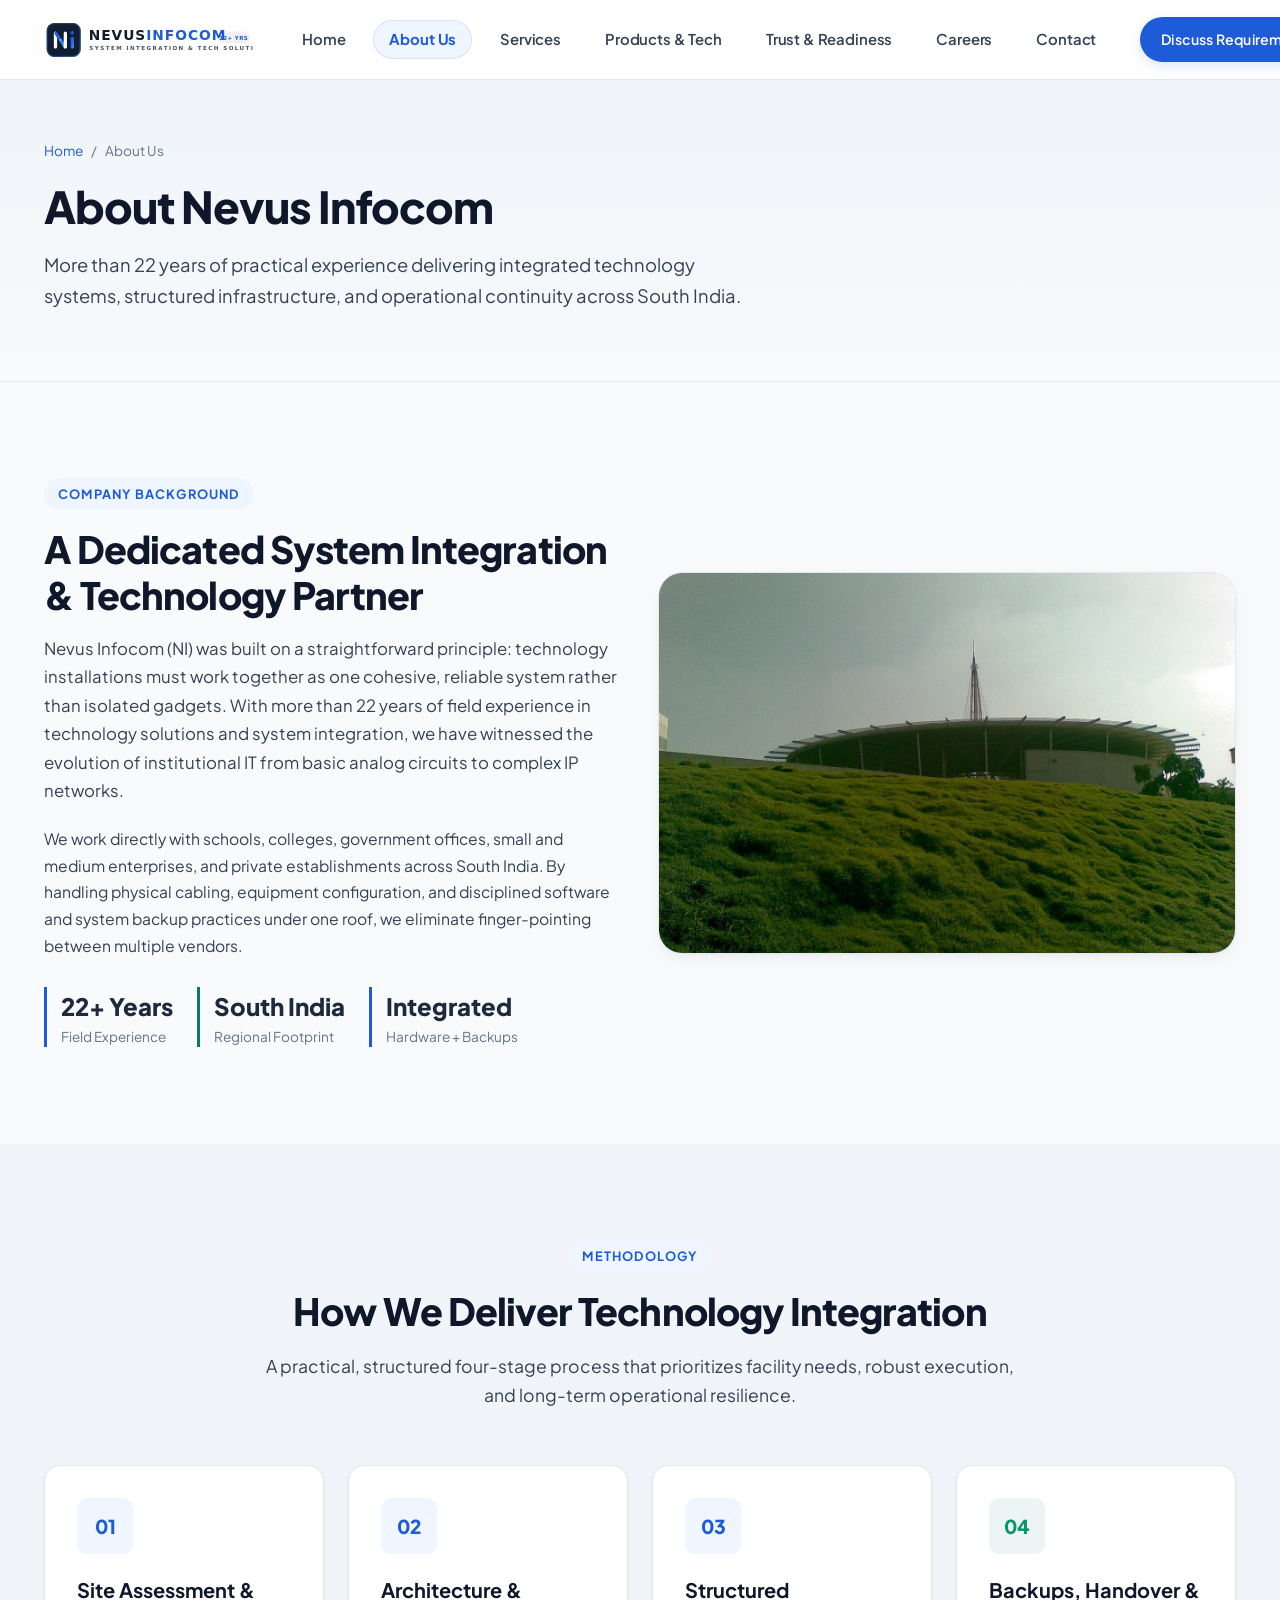
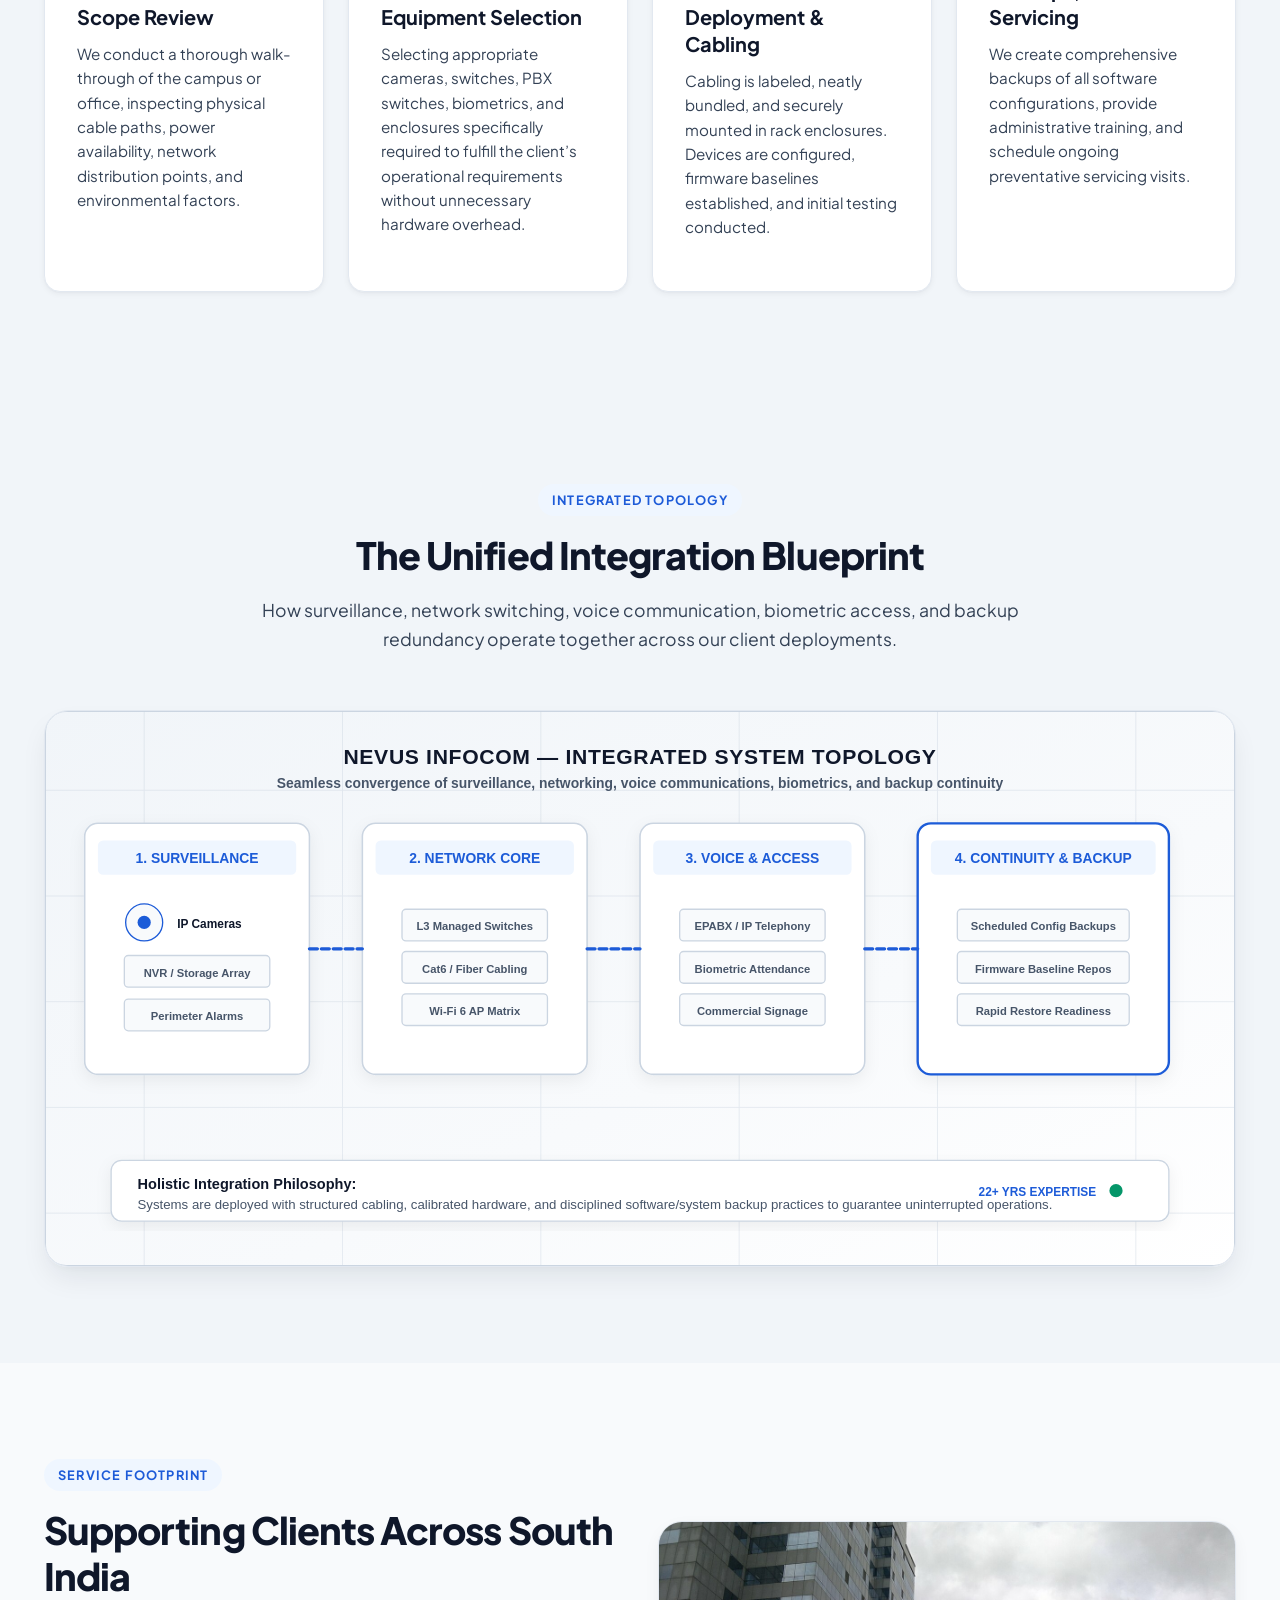
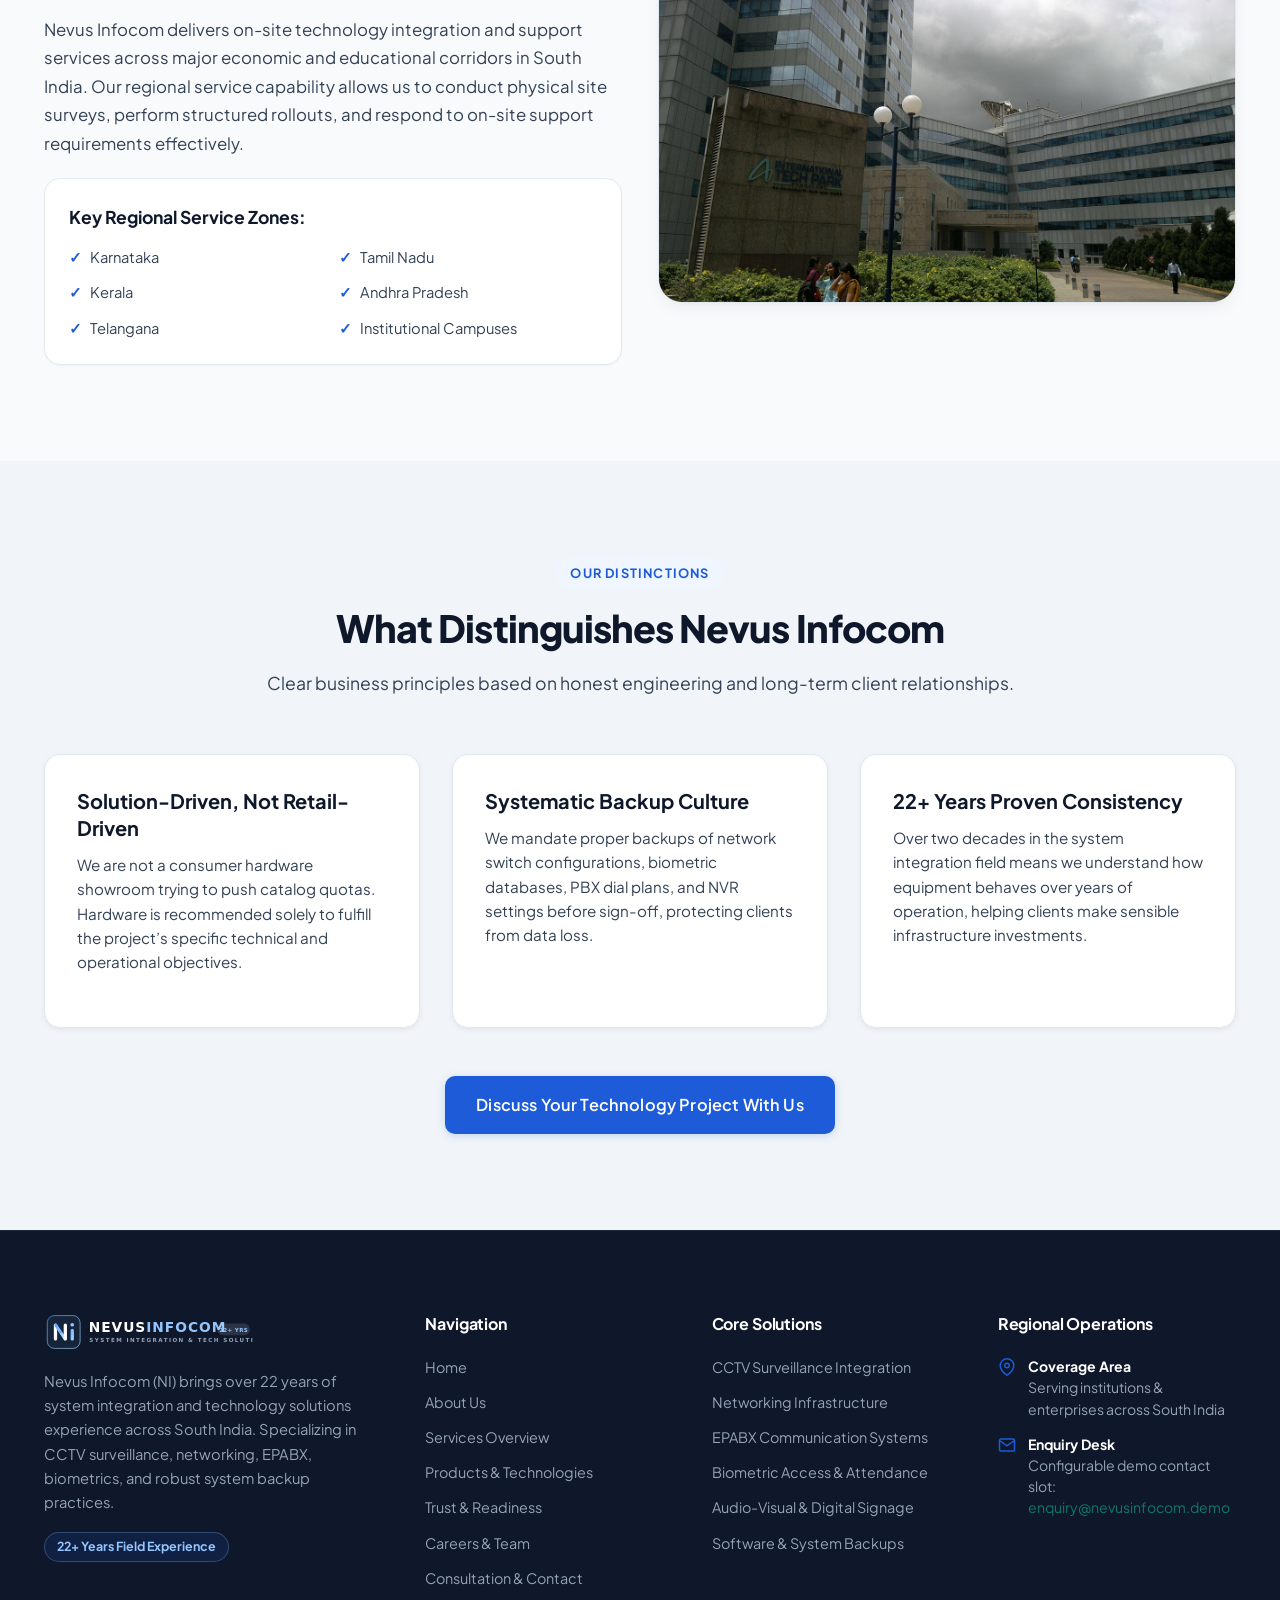
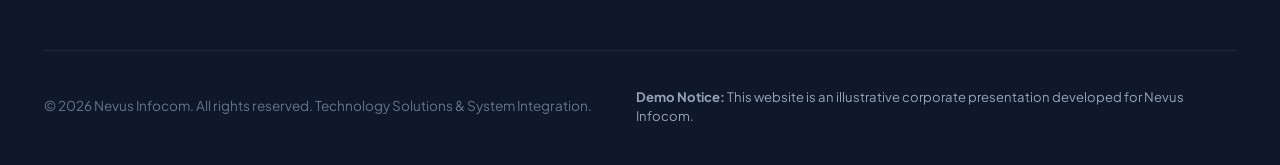
==== commit 24d5ba19: "image change" ====
--- a/about.html
+++ b/about.html
@@ -109,8 +109,8 @@
             </div>
           </div>
 
-          <div class="reveal-on-scroll delay-2" style="border-radius: var(--radius-xl); overflow: hidden; box-shadow: var(--shadow-lg);">
-            <img src="images/service-networking.svg" alt="Nevus Infocom Engineering Infrastructure">
+          <div class="reveal-on-scroll delay-2 service-detail-visual">
+            <img src="images/about-integration.jpg" alt="Infosys Bangalore enterprise campus and engineering facility" class="section-feature-img" loading="lazy">
           </div>
         </div>
       </div>
@@ -223,8 +223,8 @@
             </div>
           </div>
 
-          <div class="reveal-on-scroll delay-2" style="border-radius: var(--radius-xl); overflow: hidden; box-shadow: var(--shadow-md);">
-            <img src="images/gallery-campus-cctv.svg" alt="Regional System Integration Deployment">
+          <div class="reveal-on-scroll delay-2 service-detail-visual">
+            <img src="images/about-regional-footprint.jpg" alt="International Tech Park Bangalore (ITPL) regional technology campus" class="section-feature-img" loading="lazy">
           </div>
         </div>
       </div>
--- a/css/style.css
+++ b/css/style.css
@@ -974,7 +974,7 @@
 
 .feature-image-wrapper {
   position: relative;
-  background: var(--color-navy-darker);
+  background: var(--color-surface-soft);
   height: 220px;
   overflow: hidden;
 }
@@ -983,10 +983,23 @@
   width: 100%;
   height: 100%;
   object-fit: cover;
+  display: block;
   transition: transform var(--transition-slow);
 }
 
 .feature-image-card:hover .feature-image-wrapper img {
+  transform: scale(1.04);
+}
+
+.tech-card img {
+  width: 100%;
+  height: 190px;
+  object-fit: cover;
+  display: block;
+  transition: transform var(--transition-normal);
+}
+
+.tech-card:hover img {
   transform: scale(1.04);
 }
 
@@ -1151,10 +1164,46 @@
   flex-shrink: 0;
 }
 
+.continuity-visual {
+  border-radius: var(--radius-xl);
+  overflow: hidden;
+  box-shadow: var(--shadow-md);
+  border: 1px solid var(--color-border-subtle);
+  background: var(--color-surface-soft);
+}
+
 .continuity-visual img {
-  border-radius: var(--radius-lg);
+  width: 100%;
+  height: 380px;
+  object-fit: cover;
+  display: block;
+  border-radius: var(--radius-xl);
+  transition: transform var(--transition-slow);
+}
+
+.continuity-visual:hover img {
+  transform: scale(1.03);
+}
+
+.service-detail-visual {
+  border-radius: var(--radius-xl);
+  overflow: hidden;
+  box-shadow: var(--shadow-md);
+  background: var(--color-surface-soft);
   border: 1px solid var(--color-border-subtle);
-  box-shadow: var(--shadow-sm);
+}
+
+.service-detail-visual .section-feature-img,
+.section-feature-img {
+  width: 100%;
+  height: 380px;
+  object-fit: cover;
+  display: block;
+  transition: transform var(--transition-slow);
+}
+
+.service-detail-visual:hover .section-feature-img {
+  transform: scale(1.03);
 }
 
 /* ==========================================================================
@@ -1663,5 +1712,12 @@
     flex-direction: column;
     text-align: center;
   }
-}
-
+  .continuity-visual img,
+  .section-feature-img {
+    height: 250px;
+  }
+  .tech-card img {
+    height: 180px;
+  }
+}
+
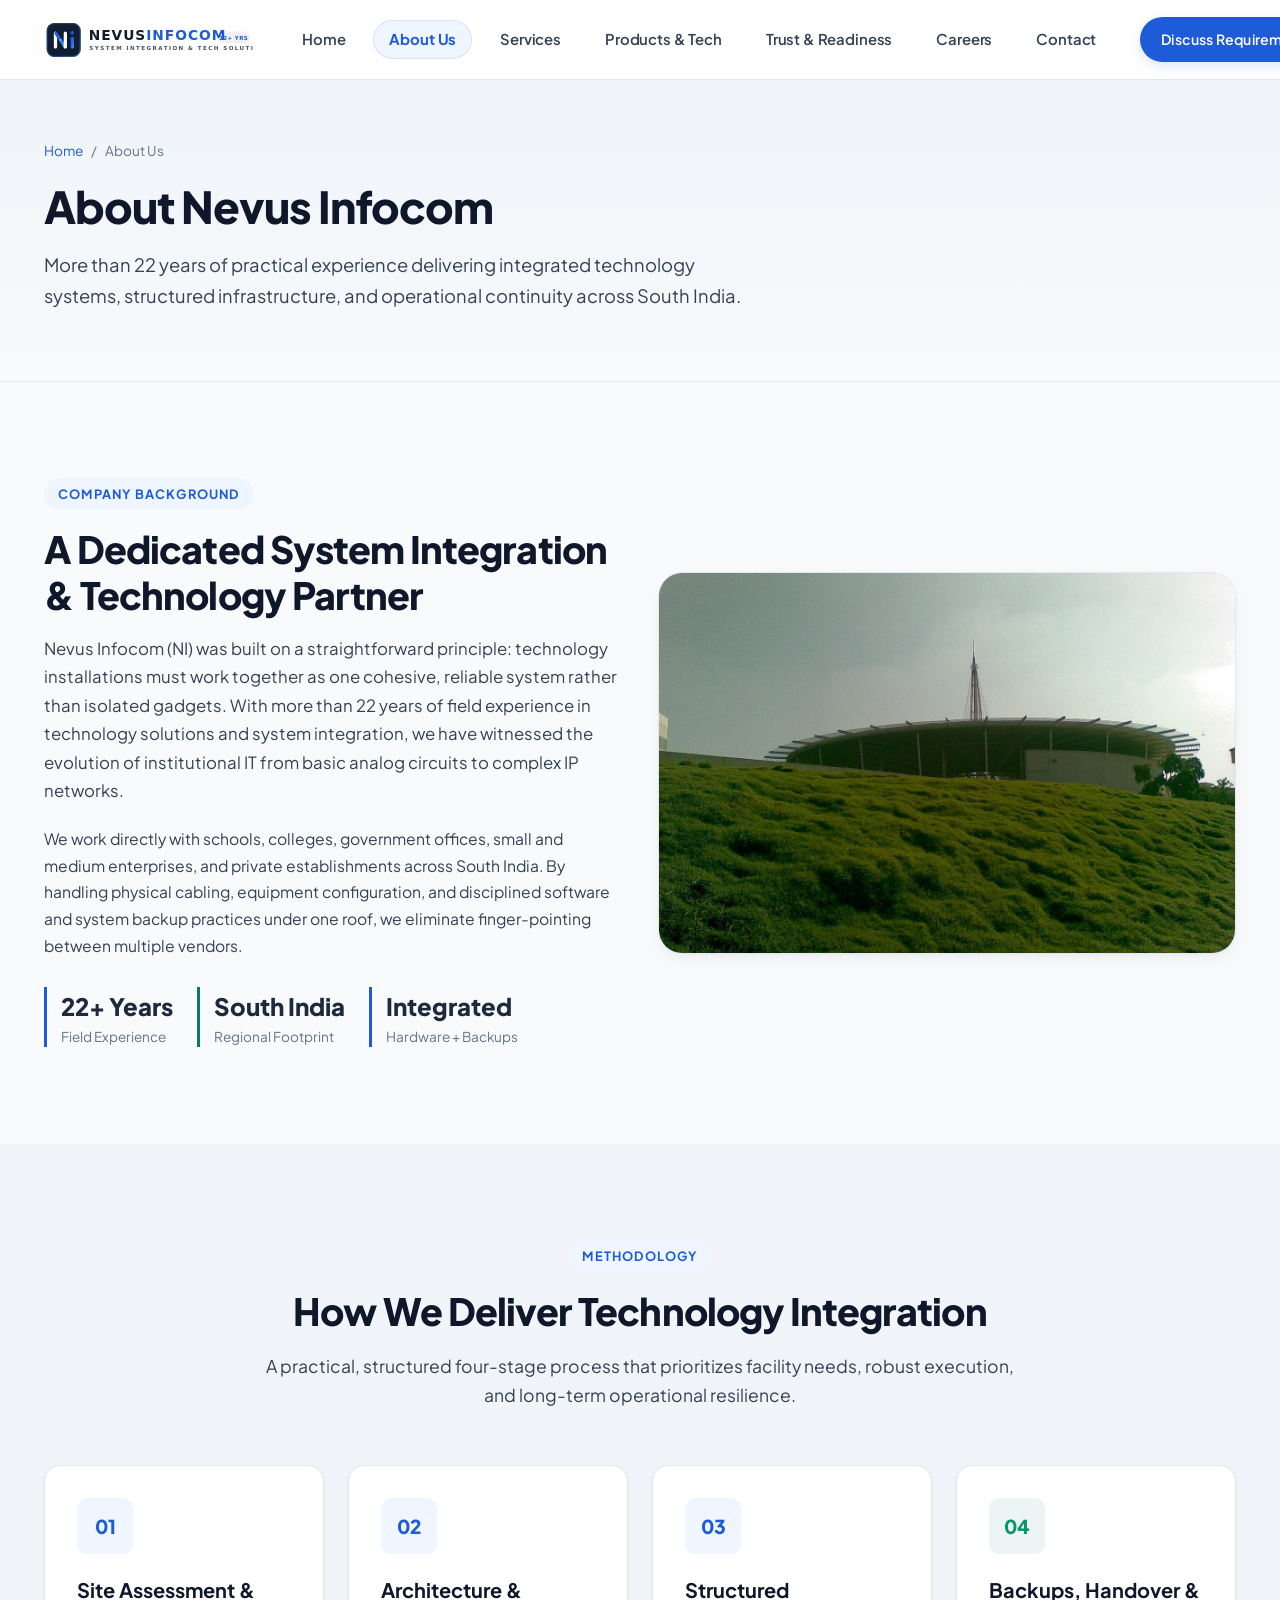
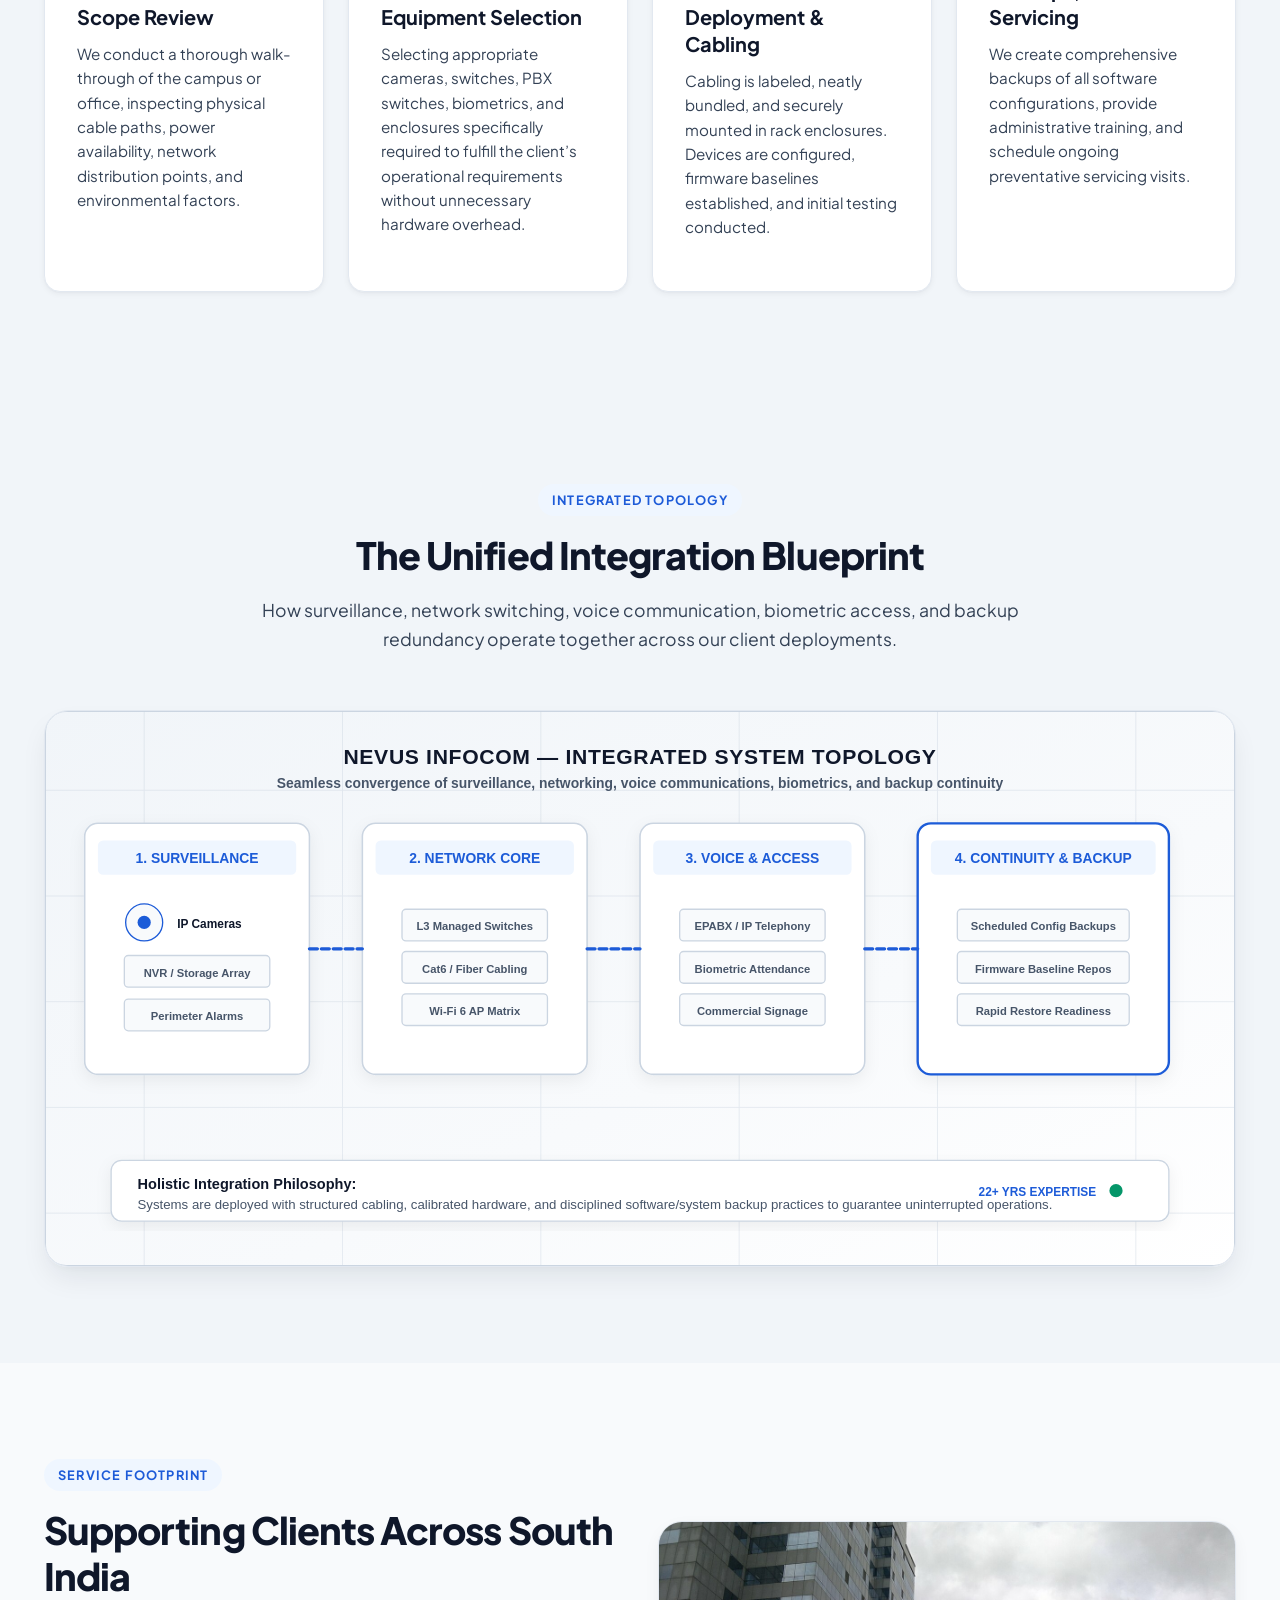
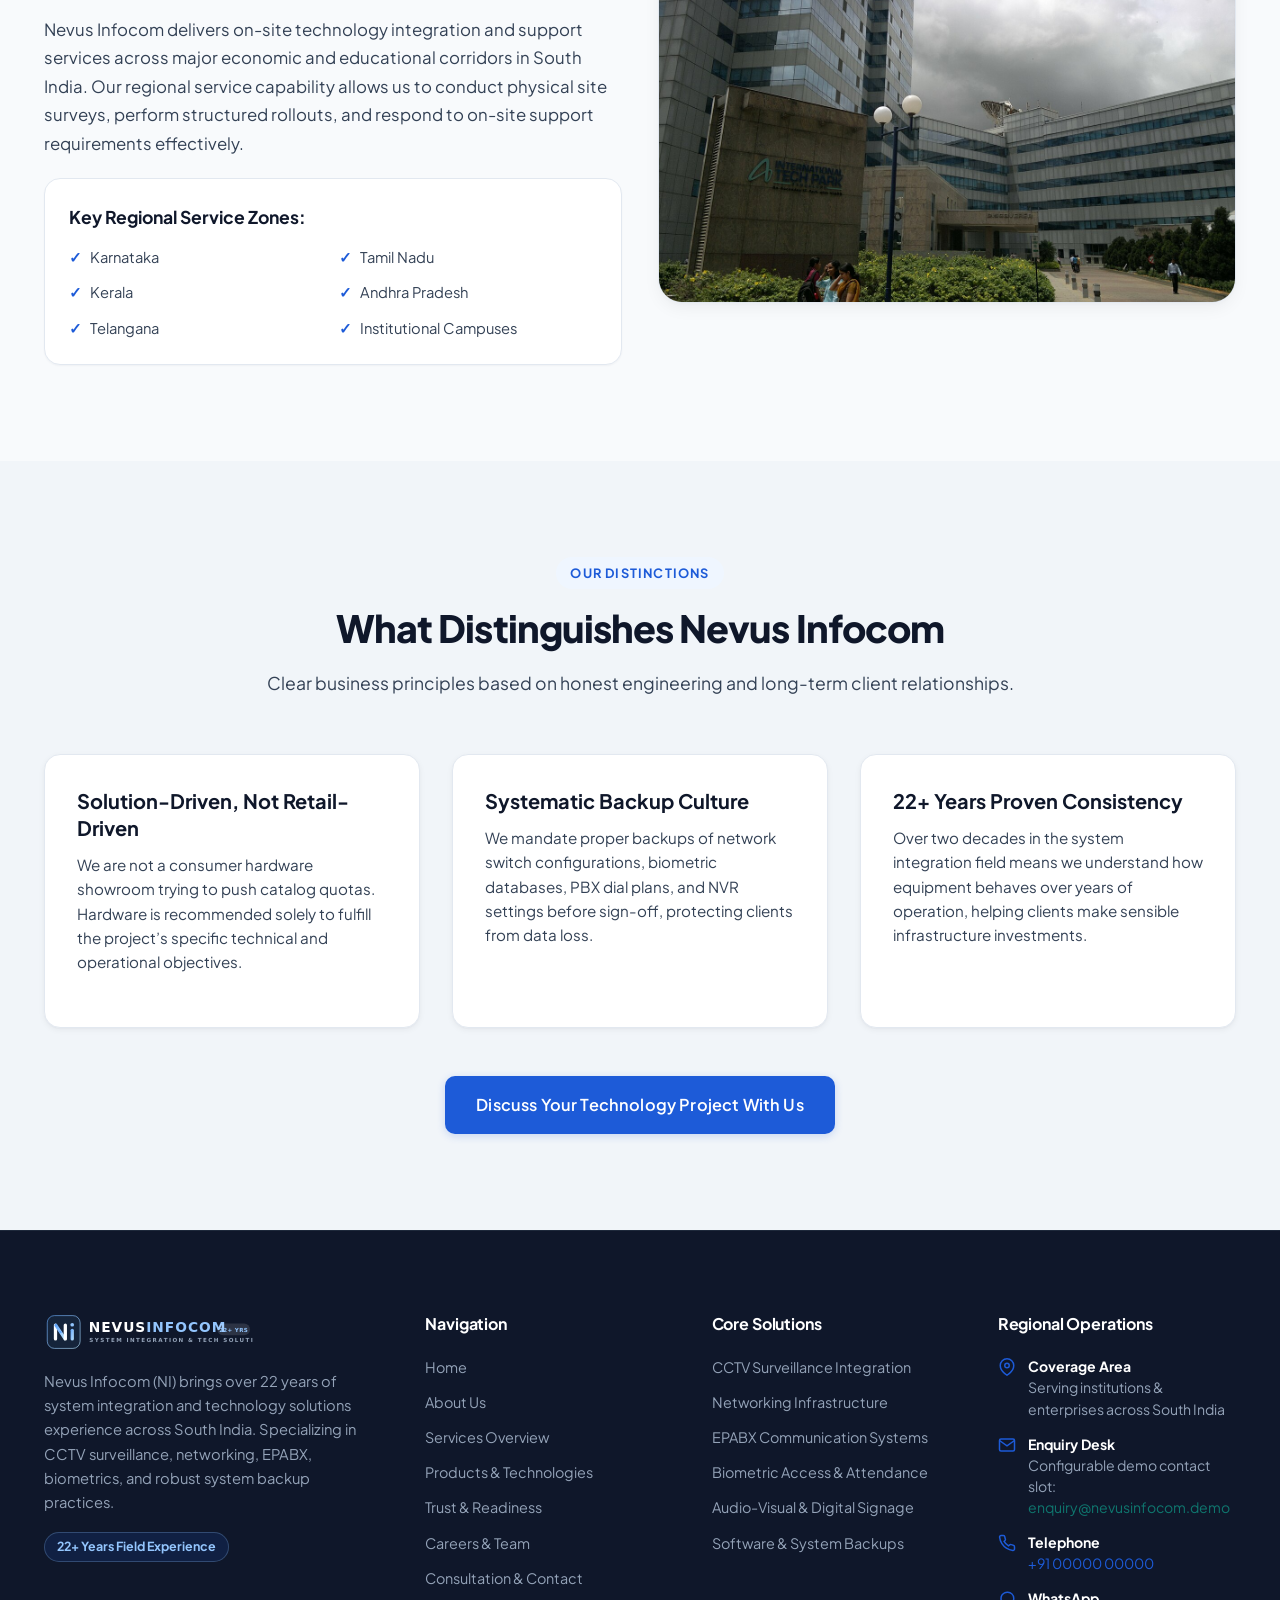
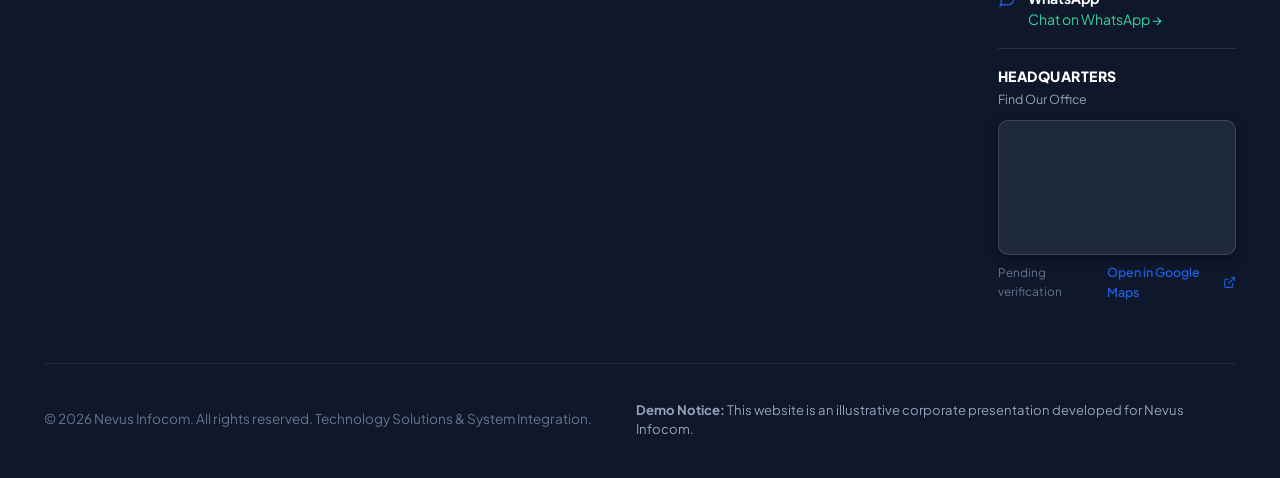
==== commit 6a4e707e: "additional" ====
--- a/about.html
+++ b/about.html
@@ -328,6 +328,45 @@
               <span>Configurable demo contact slot: <span style="color: var(--color-cyan-glow);">enquiry@nevusinfocom.demo</span></span>
             </div>
           </div>
+          <div class="footer-contact-item">
+            <svg viewBox="0 0 24 24" fill="none" stroke="currentColor" stroke-width="2"><path d="M22 16.92v3a2 2 0 0 1-2.18 2 19.79 19.79 0 0 1-8.63-3.07 19.5 19.5 0 0 1-6-6 19.79 19.79 0 0 1-3.07-8.67A2 2 0 0 1 4.11 2h3a2 2 0 0 1 2 1.72 12.84 12.84 0 0 0 .7 2.81 2 2 0 0 1-.45 2.11L8.09 9.91a16 16 0 0 0 6 6l1.27-1.27a2 2 0 0 1 2.11-.45 12.84 12.84 0 0 0 2.81.7A2 2 0 0 1 22 16.92z"/></svg>
+            <div>
+              <strong style="color: #FFFFFF; display: block;">Telephone</strong>
+              <a href="tel:+910000000000" style="color: var(--color-sky-accent); text-decoration: none;">+91 00000 00000</a>
+            </div>
+          </div>
+          <div class="footer-contact-item">
+            <svg viewBox="0 0 24 24" fill="none" stroke="currentColor" stroke-width="2"><path d="M21 11.5a8.38 8.38 0 0 1-.9 3.8 8.5 8.5 0 0 1-7.6 4.7 8.38 8.38 0 0 1-3.8-.9L3 21l1.9-5.7a8.38 8.38 0 0 1-.9-3.8 8.5 8.5 0 0 1 4.7-7.6 8.38 8.38 0 0 1 3.8-.9h.5a8.48 8.48 0 0 1 8 8v.5z"/></svg>
+            <div>
+              <strong style="color: #FFFFFF; display: block;">WhatsApp</strong>
+              <a href="https://wa.me/910000000000" target="_blank" rel="noopener noreferrer" style="color: #34D399; text-decoration: none;">Chat on WhatsApp &rarr;</a>
+            </div>
+          </div>
+
+          <!-- FOOTER MAP SECTION -->
+          <div class="footer-map-widget">
+            <div class="footer-map-header">
+              <span class="footer-map-title">HEADQUARTERS</span>
+              <span class="footer-map-subtitle">Find Our Office</span>
+            </div>
+            <div class="footer-map-frame-box">
+              <iframe
+                class="footer-map-iframe"
+                src="https://maps.google.com/maps?q=South+India&t=&z=5&ie=UTF8&iwloc=&output=embed"
+                title="Google Maps embed showing Nevus Infocom Regional Operations and Office Location"
+                loading="lazy"
+                referrerpolicy="no-referrer-when-downgrade"
+                aria-label="Google Map: Headquarters and Regional Operations">
+              </iframe>
+            </div>
+            <div class="footer-map-footer-links">
+              <span class="footer-map-status-pill">Pending verification</span>
+              <a href="https://maps.google.com/?q=South+India" target="_blank" rel="noopener noreferrer" class="footer-map-link">
+                <span>Open in Google Maps</span>
+                <svg viewBox="0 0 24 24" fill="none" stroke="currentColor" stroke-width="2"><path d="M18 13v6a2 2 0 0 1-2 2H5a2 2 0 0 1-2-2V8a2 2 0 0 1 2-2h6"/><polyline points="15 3 21 3 21 9"/><line x1="10" y1="14" x2="21" y2="3"/></svg>
+              </a>
+            </div>
+          </div>
         </div>
       </div>
 
--- a/css/style.css
+++ b/css/style.css
@@ -1207,6 +1207,441 @@
 }
 
 /* ==========================================================================
+   TESTIMONIALS MARQUEE (CONTINUOUS TICKER) — UPGRADED & POLISHED
+   ========================================================================== */
+
+.section-testimonials-ticker {
+  background: linear-gradient(180deg, #F1F5F9 0%, #EEF4FA 40%, #F8FAFC 100%);
+  border-top: 1px solid #E2E8F0;
+  border-bottom: 1px solid #E2E8F0;
+  padding-top: 112px;
+  padding-bottom: 124px;
+  overflow: hidden;
+  position: relative;
+}
+
+/* Subtle, elegant ambient backdrop illumination */
+.section-testimonials-ticker::before {
+  content: '';
+  position: absolute;
+  top: 0;
+  left: 20%;
+  width: 600px;
+  height: 400px;
+  border-radius: 50%;
+  background: radial-gradient(circle, rgba(29, 91, 216, 0.045) 0%, transparent 70%);
+  pointer-events: none;
+}
+
+.section-testimonials-ticker::after {
+  content: '';
+  position: absolute;
+  bottom: 0;
+  right: 15%;
+  width: 500px;
+  height: 350px;
+  border-radius: 50%;
+  background: radial-gradient(circle, rgba(14, 165, 233, 0.04) 0%, transparent 70%);
+  pointer-events: none;
+}
+
+/* Section Header Generous Spacing */
+.section-testimonials-ticker .section-header {
+  margin-bottom: 68px;
+  position: relative;
+  z-index: 2;
+}
+
+.section-testimonials-ticker .section-tag {
+  letter-spacing: 1.5px;
+  font-size: 0.82rem;
+  padding: 6px 16px;
+  margin-bottom: 18px;
+  background: #E0EDFF;
+  color: var(--color-blue-primary);
+  border: 1px solid #BFDBFE;
+}
+
+.section-testimonials-ticker .section-title {
+  font-size: 2.5rem;
+  letter-spacing: -0.03em;
+  margin-bottom: 20px;
+}
+
+.section-testimonials-ticker .section-subtitle {
+  font-size: 1.12rem;
+  max-width: 680px;
+  margin: 0 auto;
+  line-height: 1.7;
+}
+
+.testimonial-marquee-wrapper {
+  position: relative;
+  width: 100%;
+  overflow: hidden;
+  padding: 24px 0 28px 0;
+  z-index: 2;
+}
+
+/* Generous edge fades softly masking the cards into the section background */
+.testimonial-marquee-wrapper::before,
+.testimonial-marquee-wrapper::after {
+  content: '';
+  position: absolute;
+  top: 0;
+  bottom: 0;
+  width: 160px;
+  z-index: 3;
+  pointer-events: none;
+}
+
+.testimonial-marquee-wrapper::before {
+  left: 0;
+  background: linear-gradient(90deg, #F1F5F9 0%, rgba(241, 245, 249, 0.85) 30%, rgba(241, 245, 249, 0) 100%);
+}
+
+.testimonial-marquee-wrapper::after {
+  right: 0;
+  background: linear-gradient(270deg, #F8FAFC 0%, rgba(248, 250, 252, 0.85) 30%, rgba(248, 250, 252, 0) 100%);
+}
+
+/* Continuous Marquee Track */
+.testimonial-marquee-track {
+  display: flex;
+  width: max-content;
+  will-change: transform;
+  animation: marquee-scroll 48s linear infinite;
+}
+
+/* Pause on hover and focus */
+.testimonial-marquee-wrapper:hover .testimonial-marquee-track,
+.testimonial-marquee-wrapper:focus-within .testimonial-marquee-track {
+  animation-play-state: paused;
+}
+
+/* Seamless infinite right-to-left scroll */
+@keyframes marquee-scroll {
+  0% {
+    transform: translateX(0);
+  }
+  100% {
+    transform: translateX(-50%);
+  }
+}
+
+.testimonial-marquee-group {
+  display: flex;
+  align-items: stretch;
+  gap: 36px;
+  padding-right: 36px; /* Matches gap for flawless seamless looping */
+  flex-shrink: 0;
+}
+
+/* Individual Premium Testimonial Card */
+.testimonial-card {
+  width: 440px;
+  min-height: 320px;
+  background-color: #FFFFFF;
+  border: 1px solid rgba(226, 232, 240, 0.95);
+  border-radius: 24px;
+  padding: 36px 32px;
+  box-shadow: 0 4px 6px -1px rgba(15, 23, 42, 0.04), 0 10px 20px -2px rgba(15, 23, 42, 0.03), 0 0 0 1px rgba(255, 255, 255, 0.8) inset;
+  display: flex;
+  flex-direction: column;
+  justify-content: space-between;
+  flex-shrink: 0;
+  position: relative;
+  overflow: hidden;
+  transition: transform 0.3s cubic-bezier(0.16, 1, 0.3, 1), box-shadow 0.3s cubic-bezier(0.16, 1, 0.3, 1), border-color 0.3s ease;
+}
+
+/* Top Accent Highlight Bar (activates smoothly on hover) */
+.testimonial-card::before {
+  content: '';
+  position: absolute;
+  top: 0;
+  left: 28px;
+  right: 28px;
+  height: 3px;
+  border-radius: 0 0 3px 3px;
+  background: linear-gradient(90deg, var(--color-blue-primary), var(--color-sky-accent));
+  opacity: 0;
+  transition: opacity 0.3s ease;
+}
+
+.testimonial-card:hover {
+  transform: translateY(-8px);
+  box-shadow: 0 20px 30px -4px rgba(15, 23, 42, 0.09), 0 10px 15px -3px rgba(15, 23, 42, 0.05), 0 0 0 1px rgba(29, 91, 216, 0.18);
+  border-color: rgba(29, 91, 216, 0.35);
+}
+
+.testimonial-card:hover::before {
+  opacity: 1;
+}
+
+.testimonial-card-header {
+  display: flex;
+  align-items: flex-start;
+  justify-content: space-between;
+  gap: 16px;
+  margin-bottom: 22px;
+}
+
+.testimonial-card-badge-wrap {
+  display: flex;
+  flex-wrap: wrap;
+  align-items: center;
+  gap: 8px;
+}
+
+.testimonial-quote-icon {
+  width: 42px;
+  height: 42px;
+  border-radius: 12px;
+  background: #EFF6FF;
+  color: var(--color-blue-primary);
+  border: 1px solid #DBEAFE;
+  display: flex;
+  align-items: center;
+  justify-content: center;
+  flex-shrink: 0;
+  transition: transform 0.25s ease, background 0.25s ease;
+}
+
+.testimonial-card:hover .testimonial-quote-icon {
+  transform: scale(1.06);
+  background: #DBEAFE;
+}
+
+.testimonial-quote-icon-svg {
+  width: 18px;
+  height: 18px;
+}
+
+.testimonial-quote-text {
+  margin: 0 0 26px 0;
+  padding: 0;
+  border: none;
+  font-size: 1.01rem;
+  line-height: 1.72;
+  color: #1E293B;
+  font-weight: 450;
+  font-style: normal;
+  flex-grow: 1;
+}
+
+.testimonial-card-footer {
+  display: flex;
+  align-items: center;
+  gap: 14px;
+  padding-top: 20px;
+  border-top: 1px solid #F1F5F9;
+}
+
+.testimonial-author-avatar {
+  width: 46px;
+  height: 46px;
+  border-radius: 14px;
+  background: linear-gradient(135deg, #EFF6FF 0%, #DBEAFE 100%);
+  border: 1.5px solid #BFDBFE;
+  color: var(--color-blue-primary);
+  font-weight: 800;
+  font-size: 0.95rem;
+  display: flex;
+  align-items: center;
+  justify-content: center;
+  flex-shrink: 0;
+  box-shadow: 0 2px 4px rgba(29, 91, 216, 0.08);
+}
+
+.testimonial-author-info {
+  display: flex;
+  flex-direction: column;
+  gap: 3px;
+}
+
+.testimonial-author-name {
+  font-size: 0.96rem;
+  font-weight: 700;
+  color: #0F172A;
+  line-height: 1.3;
+}
+
+.testimonial-author-org {
+  font-size: 0.84rem;
+  color: #64748B;
+  font-weight: 500;
+  line-height: 1.3;
+}
+
+.testimonial-author-status {
+  display: inline-flex;
+  align-items: center;
+  gap: 5px;
+  font-size: 0.74rem;
+  color: #94A3B8;
+  margin-top: 2px;
+}
+
+.testimonial-author-status svg {
+  width: 12px;
+  height: 12px;
+  color: var(--color-blue-primary);
+}
+
+/* Elevated Disclosure Pill */
+.testimonial-disclosure-pill {
+  display: inline-flex;
+  align-items: center;
+  gap: 10px;
+  background: #FFFFFF;
+  border: 1px solid #E2E8F0;
+  padding: 10px 24px;
+  border-radius: var(--radius-full);
+  box-shadow: 0 2px 4px rgba(15, 23, 42, 0.04);
+  font-size: 0.86rem;
+  color: #64748B;
+  max-width: 90%;
+  text-align: left;
+}
+
+.testimonial-disclosure-pill svg {
+  width: 18px;
+  height: 18px;
+  color: var(--color-blue-primary);
+  flex-shrink: 0;
+}
+
+/* Reduced motion accessibility */
+@media (prefers-reduced-motion: reduce) {
+  .testimonial-marquee-track {
+    animation: none !important;
+    transform: none !important;
+    overflow-x: auto;
+    scroll-snap-type: x mandatory;
+    padding: 16px 28px;
+    width: 100%;
+  }
+
+  .testimonial-marquee-group:last-child {
+    display: none !important;
+  }
+
+  .testimonial-marquee-group {
+    width: 100%;
+    overflow-x: auto;
+    scroll-snap-type: x mandatory;
+    padding-bottom: 10px;
+  }
+
+  .testimonial-card {
+    scroll-snap-align: start;
+    flex-shrink: 0;
+  }
+
+  .testimonial-marquee-wrapper::before,
+  .testimonial-marquee-wrapper::after {
+    display: none !important;
+  }
+}
+
+/* Tablet & Responsive adjustments */
+@media (max-width: 1024px) {
+  .section-testimonials-ticker {
+    padding-top: 96px;
+    padding-bottom: 104px;
+  }
+
+  .section-testimonials-ticker .section-header {
+    margin-bottom: 56px;
+  }
+
+  .testimonial-card {
+    width: 400px;
+    padding: 32px 28px;
+  }
+
+  .testimonial-marquee-group {
+    gap: 28px;
+    padding-right: 28px;
+  }
+
+  .testimonial-marquee-wrapper::before,
+  .testimonial-marquee-wrapper::after {
+    width: 100px;
+  }
+}
+
+@media (max-width: 768px) {
+  .section-testimonials-ticker {
+    padding-top: 76px;
+    padding-bottom: 84px;
+  }
+
+  .section-testimonials-ticker .section-header {
+    margin-bottom: 44px;
+  }
+
+  .section-testimonials-ticker .section-title {
+    font-size: 2.1rem;
+  }
+
+  .testimonial-marquee-wrapper::before,
+  .testimonial-marquee-wrapper::after {
+    width: 44px;
+  }
+
+  .testimonial-card {
+    width: 330px;
+    min-height: auto;
+    padding: 26px 22px;
+    border-radius: 20px;
+  }
+
+  .testimonial-marquee-group {
+    gap: 20px;
+    padding-right: 20px;
+  }
+
+  .testimonial-quote-text {
+    font-size: 0.92rem;
+    line-height: 1.65;
+    margin-bottom: 20px;
+  }
+
+  .testimonial-author-avatar {
+    width: 42px;
+    height: 42px;
+    border-radius: 12px;
+  }
+
+  .testimonial-author-name {
+    font-size: 0.91rem;
+  }
+
+  .testimonial-author-org {
+    font-size: 0.8rem;
+  }
+
+  .testimonial-disclosure-pill {
+    padding: 10px 16px;
+    font-size: 0.8rem;
+  }
+}
+
+@media (max-width: 480px) {
+  .testimonial-card {
+    width: 295px;
+    padding: 22px 18px;
+  }
+
+  .testimonial-marquee-group {
+    gap: 16px;
+    padding-right: 16px;
+  }
+}
+
+/* ==========================================================================
    CATEGORY FILTER TABS & CONTROLS
    ========================================================================== */
 
@@ -1415,6 +1850,358 @@
   margin-bottom: 24px;
 }
 
+
+/* ==========================================================================
+   CONTACT SECTION CHANNELS (WHATSAPP, PHONE, GOOGLE MAPS)
+   ========================================================================== */
+
+.contact-channels-container {
+  display: flex;
+  flex-direction: column;
+  gap: 20px;
+  margin-bottom: 28px;
+}
+
+.contact-channels-subgrid {
+  display: grid;
+  grid-template-columns: 1fr 1fr;
+  gap: 16px;
+}
+
+.contact-card {
+  background: var(--color-surface-white);
+  border: 1px solid var(--color-border-subtle);
+  border-radius: var(--radius-lg);
+  padding: 24px;
+  box-shadow: var(--shadow-xs);
+  transition: transform var(--transition-fast), box-shadow var(--transition-fast), border-color var(--transition-fast);
+  display: flex;
+  flex-direction: column;
+  position: relative;
+}
+
+.contact-card:hover {
+  transform: translateY(-2px);
+  box-shadow: var(--shadow-sm);
+  border-color: #CBD5E1;
+}
+
+.contact-card-header {
+  display: flex;
+  align-items: center;
+  justify-content: space-between;
+  gap: 12px;
+  margin-bottom: 12px;
+}
+
+.contact-card-icon-wrap {
+  width: 44px;
+  height: 44px;
+  border-radius: var(--radius-md);
+  display: flex;
+  align-items: center;
+  justify-content: center;
+  flex-shrink: 0;
+}
+
+.contact-card-icon-wrap.icon-whatsapp {
+  background: #ECFDF5;
+  color: #059669;
+  border: 1px solid #A7F3D0;
+}
+
+.contact-card-icon-wrap.icon-phone {
+  background: #EFF6FF;
+  color: var(--color-blue-primary);
+  border: 1px solid #BFDBFE;
+}
+
+.contact-card-icon-wrap.icon-maps {
+  background: #F0F9FF;
+  color: #0284C7;
+  border: 1px solid #BAE6FD;
+}
+
+.contact-card-icon-wrap svg {
+  width: 22px;
+  height: 22px;
+}
+
+.contact-badge-pill {
+  font-size: 0.72rem;
+  font-weight: 700;
+  text-transform: uppercase;
+  letter-spacing: 0.5px;
+  padding: 3px 10px;
+  border-radius: var(--radius-full);
+}
+
+.contact-badge-pill.badge-wa {
+  background: #DCFCE7;
+  color: #166534;
+  border: 1px solid #BBF7D0;
+}
+
+.contact-badge-pill.badge-tel {
+  background: #DBEAFE;
+  color: #1E40AF;
+  border: 1px solid #BFDBFE;
+}
+
+.contact-badge-pill.badge-map {
+  background: #E0F2FE;
+  color: #0369A1;
+  border: 1px solid #BAE6FD;
+}
+
+.contact-card-title {
+  font-size: 1.05rem;
+  font-weight: 700;
+  color: var(--color-text-main);
+  margin-bottom: 4px;
+  line-height: 1.35;
+}
+
+.contact-card-title .unverified-tag {
+  display: block;
+  font-size: 0.82rem;
+  font-weight: 600;
+  color: #64748B;
+  margin-top: 2px;
+}
+
+.contact-card-text {
+  font-size: 0.88rem;
+  color: var(--color-text-muted);
+  line-height: 1.5;
+  margin-bottom: 14px;
+}
+
+.contact-card-value-box {
+  margin-bottom: 16px;
+  padding: 8px 12px;
+  background: var(--color-bg-alt);
+  border-radius: var(--radius-sm);
+  border: 1px dashed var(--color-border-subtle);
+}
+
+.contact-card-val-label {
+  display: block;
+  font-size: 0.70rem;
+  text-transform: uppercase;
+  letter-spacing: 0.5px;
+  color: var(--color-text-faint);
+  font-weight: 700;
+  margin-bottom: 2px;
+}
+
+.contact-card-val-text {
+  font-family: var(--font-mono);
+  font-size: 0.95rem;
+  font-weight: 700;
+  color: var(--color-text-main);
+}
+
+.contact-card-val-text a {
+  color: var(--color-blue-primary);
+  text-decoration: none;
+}
+
+.contact-card-val-text a:hover {
+  text-decoration: underline;
+}
+
+.btn-whatsapp {
+  display: inline-flex;
+  align-items: center;
+  justify-content: center;
+  gap: 8px;
+  background: #059669;
+  color: #FFFFFF !important;
+  font-weight: 600;
+  font-size: 0.9rem;
+  padding: 10px 18px;
+  border-radius: var(--radius-md);
+  text-decoration: none;
+  transition: background-color var(--transition-fast), transform var(--transition-fast), box-shadow var(--transition-fast);
+  box-shadow: 0 2px 6px rgba(5, 150, 105, 0.2);
+  width: 100%;
+}
+
+.btn-whatsapp:hover {
+  background: #047857;
+  transform: translateY(-1px);
+  box-shadow: 0 4px 12px rgba(5, 150, 105, 0.3);
+}
+
+.btn-whatsapp svg {
+  width: 18px;
+  height: 18px;
+  flex-shrink: 0;
+}
+
+.btn-phone {
+  display: inline-flex;
+  align-items: center;
+  justify-content: center;
+  gap: 8px;
+  background: var(--color-blue-primary);
+  color: #FFFFFF !important;
+  font-weight: 600;
+  font-size: 0.9rem;
+  padding: 10px 18px;
+  border-radius: var(--radius-md);
+  text-decoration: none;
+  transition: background-color var(--transition-fast), transform var(--transition-fast), box-shadow var(--transition-fast);
+  box-shadow: 0 2px 6px rgba(29, 91, 216, 0.2);
+  width: 100%;
+}
+
+.btn-phone:hover {
+  background: #1e40af;
+  transform: translateY(-1px);
+  box-shadow: 0 4px 12px rgba(29, 91, 216, 0.3);
+}
+
+.btn-phone svg {
+  width: 18px;
+  height: 18px;
+  flex-shrink: 0;
+}
+
+/* Contact Map Card */
+.contact-map-card {
+  margin-top: 4px;
+}
+
+.contact-map-embed-wrapper {
+  position: relative;
+  width: 100%;
+  height: 220px;
+  border-radius: var(--radius-md);
+  overflow: hidden;
+  border: 1px solid var(--color-border-subtle);
+  margin-bottom: 12px;
+  background: #E2E8F0;
+}
+
+.contact-map-embed-frame {
+  width: 100%;
+  height: 100%;
+  border: 0;
+  display: block;
+}
+
+.contact-map-demo-note {
+  display: flex;
+  align-items: center;
+  gap: 6px;
+  font-size: 0.78rem;
+  color: var(--color-text-faint);
+  margin-bottom: 14px;
+  line-height: 1.4;
+}
+
+.contact-map-demo-note svg {
+  width: 15px;
+  height: 15px;
+  color: #94A3B8;
+  flex-shrink: 0;
+}
+
+.contact-map-actions-bar {
+  display: flex;
+  align-items: center;
+  justify-content: space-between;
+  flex-wrap: wrap;
+  gap: 12px;
+  padding-top: 2px;
+}
+
+.contact-map-ext-link {
+  display: inline-flex;
+  align-items: center;
+  gap: 6px;
+  font-size: 0.88rem;
+  font-weight: 600;
+  color: var(--color-blue-primary);
+  text-decoration: none;
+  transition: color var(--transition-fast);
+}
+
+.contact-map-ext-link:hover {
+  color: #1e40af;
+  text-decoration: underline;
+}
+
+.contact-map-ext-link svg {
+  width: 15px;
+  height: 15px;
+}
+
+/* Metadata Strip on Contact Page */
+.contact-meta-strip {
+  background: var(--color-surface-white);
+  border: 1px solid var(--color-border-subtle);
+  border-radius: var(--radius-lg);
+  padding: 18px 22px;
+  display: flex;
+  flex-direction: column;
+  gap: 12px;
+  box-shadow: var(--shadow-xs);
+  margin-bottom: 24px;
+}
+
+.contact-meta-item {
+  display: flex;
+  align-items: center;
+  gap: 12px;
+  font-size: 0.88rem;
+  color: var(--color-text-muted);
+}
+
+.contact-meta-item svg {
+  width: 18px;
+  height: 18px;
+  color: var(--color-blue-primary);
+  flex-shrink: 0;
+}
+
+.contact-meta-item strong {
+  color: var(--color-text-main);
+  margin-right: 6px;
+}
+
+/* CTA Section Quick Contact Links */
+.cta-quick-contacts {
+  display: flex;
+  align-items: center;
+  justify-content: center;
+  gap: 16px;
+  flex-wrap: wrap;
+  margin-top: 24px;
+}
+
+.cta-quick-link {
+  display: inline-flex;
+  align-items: center;
+  gap: 6px;
+  color: var(--color-text-muted);
+  font-size: 0.88rem;
+  font-weight: 600;
+  text-decoration: none;
+  transition: color var(--transition-fast);
+}
+
+.cta-quick-link:hover {
+  color: var(--color-blue-primary);
+}
+
+.cta-quick-sep {
+  color: var(--color-border-subtle);
+  font-size: 0.9rem;
+}
+
 /* ==========================================================================
    ACCORDION & INTERACTIVE EXPANDERS
    ========================================================================== */
@@ -1614,6 +2401,88 @@
   margin-top: 2px;
 }
 
+/* Footer Map & Headquarters Widget */
+.footer-map-widget {
+  margin-top: 18px;
+  padding-top: 16px;
+  border-top: 1px solid rgba(255, 255, 255, 0.10);
+}
+
+.footer-map-header {
+  margin-bottom: 10px;
+}
+
+.footer-map-title {
+  display: block;
+  font-size: 0.88rem;
+  font-weight: 800;
+  color: #FFFFFF;
+  letter-spacing: 0.5px;
+  text-transform: uppercase;
+}
+
+.footer-map-subtitle {
+  display: block;
+  font-size: 0.78rem;
+  color: #94A3B8;
+  margin-top: 2px;
+}
+
+.footer-map-frame-box {
+  width: 100%;
+  height: 135px;
+  border-radius: 10px;
+  overflow: hidden;
+  border: 1px solid rgba(255, 255, 255, 0.14);
+  box-shadow: 0 4px 12px rgba(0, 0, 0, 0.35);
+  background: #1E293B;
+  position: relative;
+}
+
+.footer-map-iframe {
+  width: 100%;
+  height: 100%;
+  border: 0;
+  display: block;
+}
+
+.footer-map-footer-links {
+  display: flex;
+  align-items: center;
+  justify-content: space-between;
+  gap: 8px;
+  margin-top: 8px;
+  font-size: 0.78rem;
+}
+
+.footer-map-status-pill {
+  color: #64748B;
+  font-size: 0.74rem;
+}
+
+.footer-map-link {
+  display: inline-flex;
+  align-items: center;
+  gap: 5px;
+  color: var(--color-sky-accent);
+  text-decoration: none;
+  font-size: 0.78rem;
+  font-weight: 600;
+  transition: color var(--transition-fast), transform var(--transition-fast);
+}
+
+.footer-map-link:hover {
+  color: #93C5FD;
+  text-decoration: underline;
+  transform: translateX(2px);
+}
+
+.footer-map-link svg {
+  width: 13px;
+  height: 13px;
+  flex-shrink: 0;
+}
+
 .footer-bottom {
   padding-top: 36px;
   display: flex;
@@ -1704,6 +2573,17 @@
   .continuity-box {
     padding: 28px;
   }
+  .contact-channels-subgrid {
+    grid-template-columns: 1fr;
+    gap: 14px;
+  }
+  .contact-map-embed-wrapper {
+    height: 190px;
+  }
+  .footer-map-frame-box {
+    height: 150px;
+    max-width: 100%;
+  }
   .footer-top {
     grid-template-columns: 1fr;
     gap: 32px;
